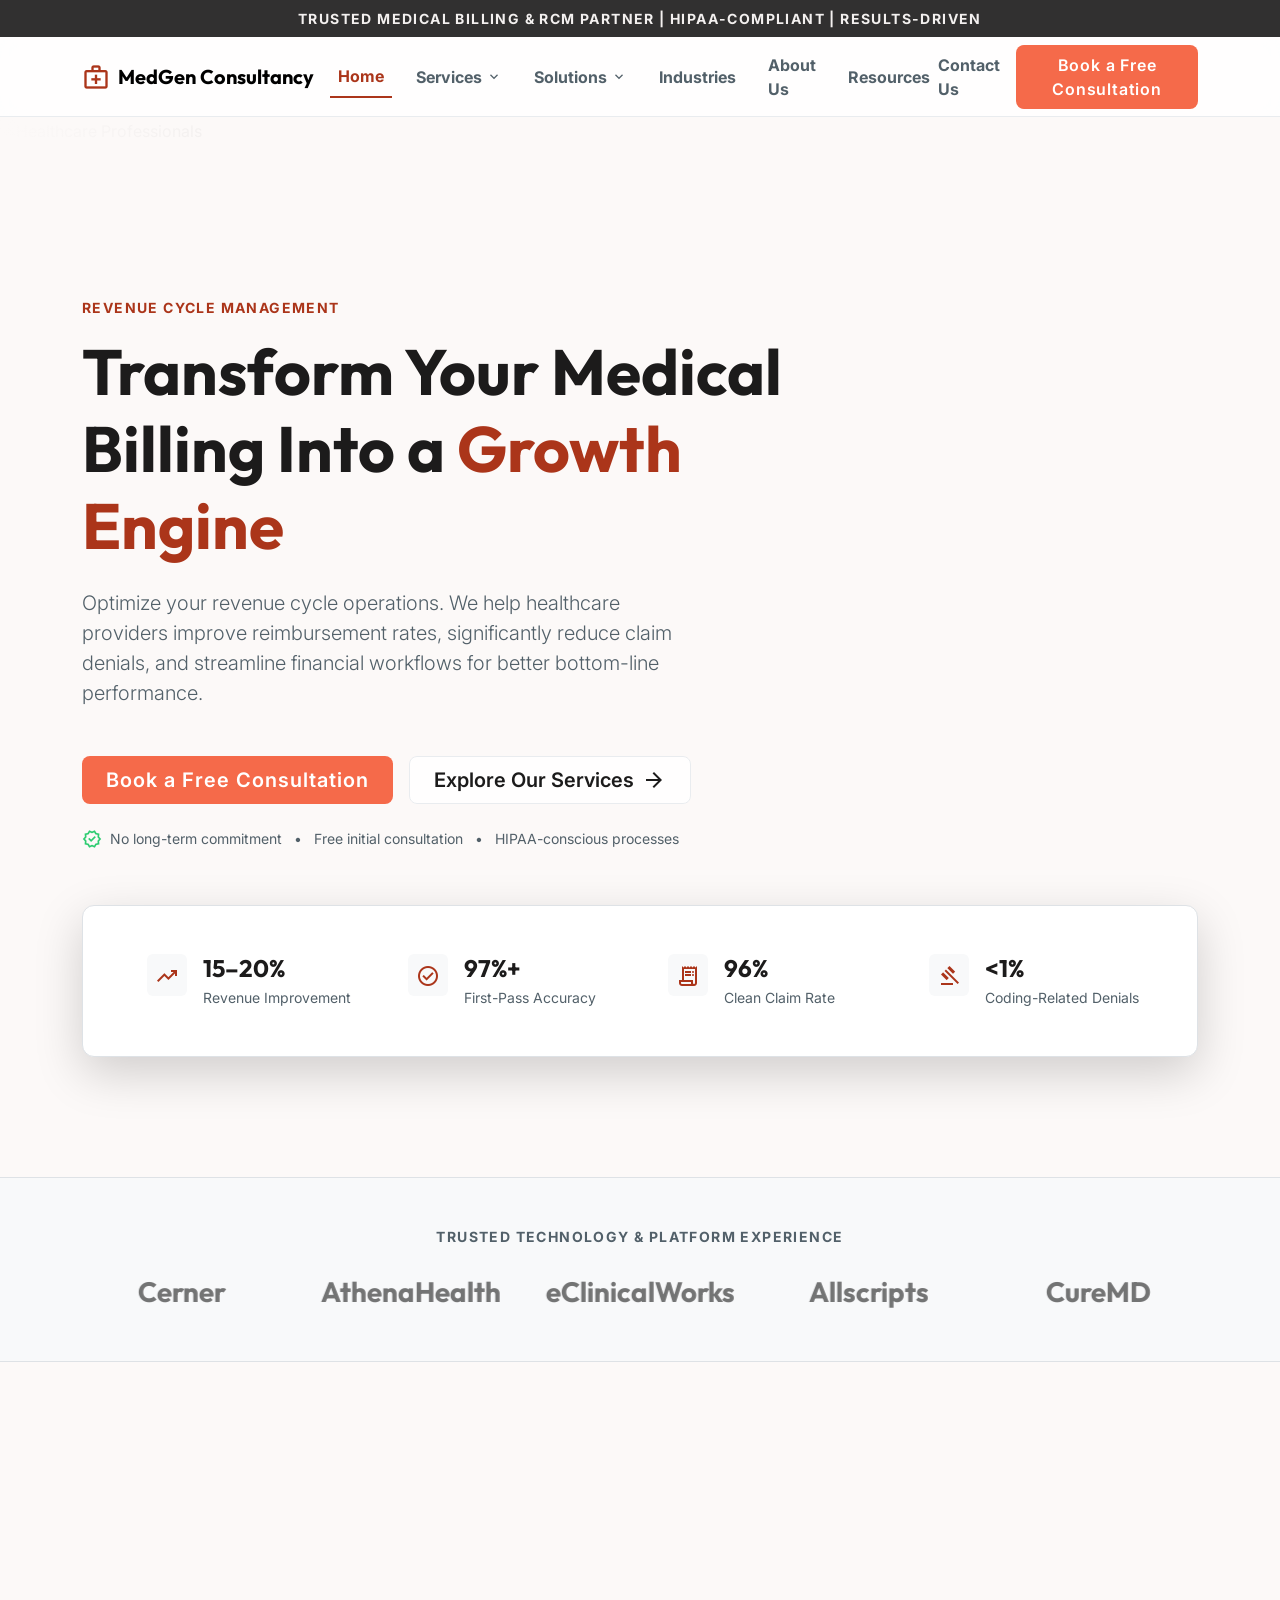
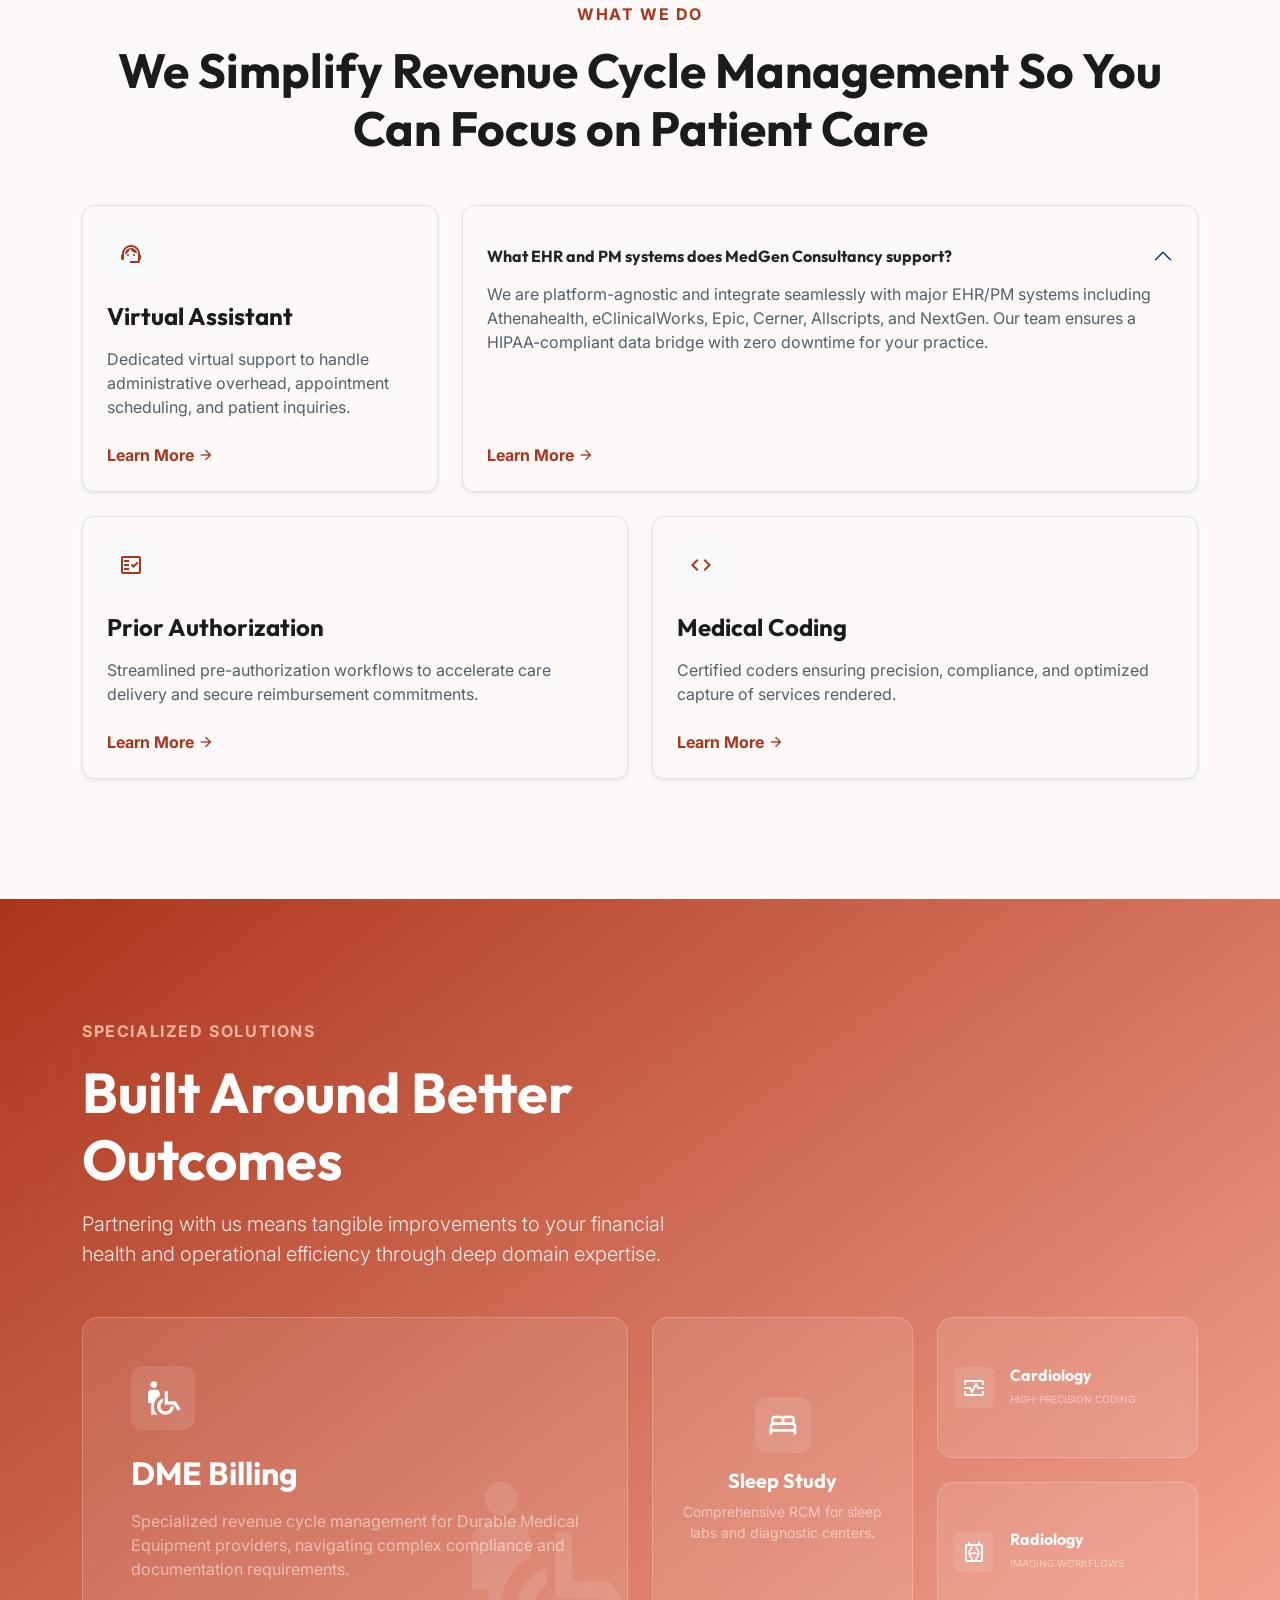
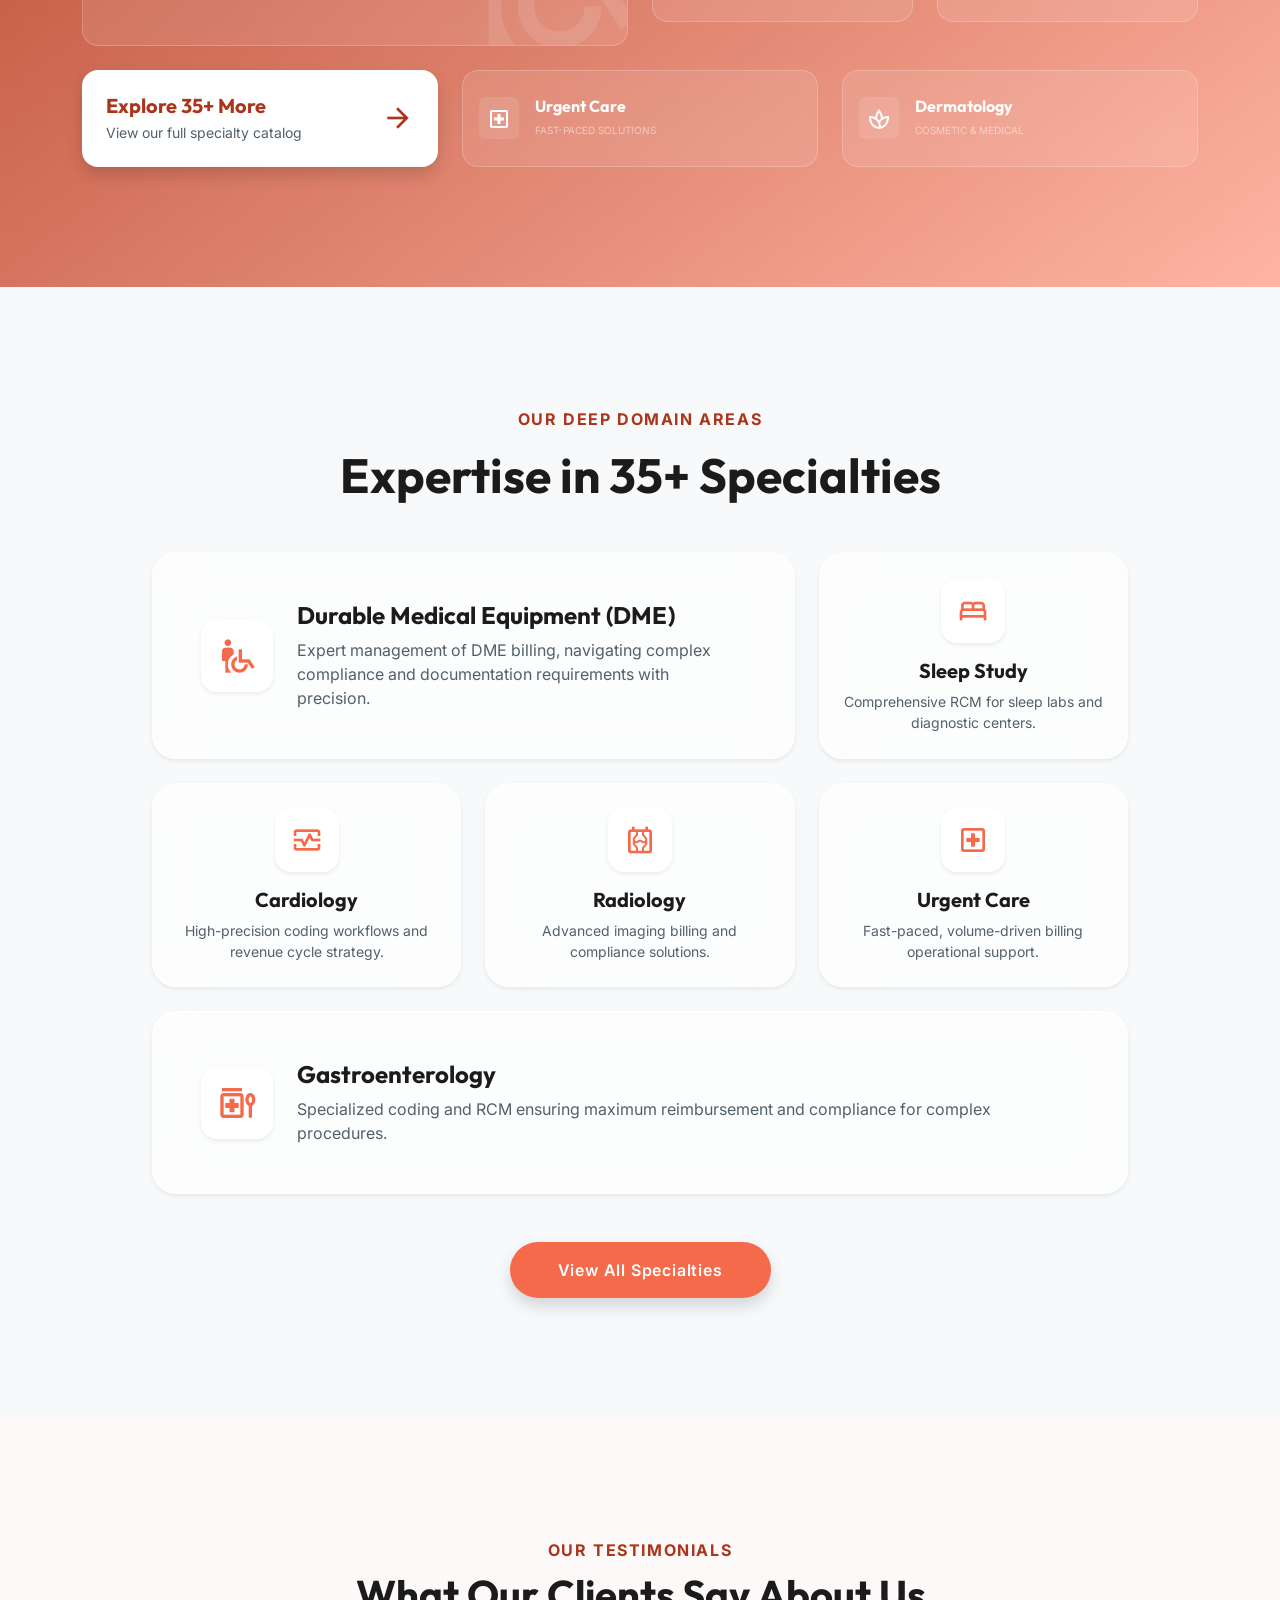
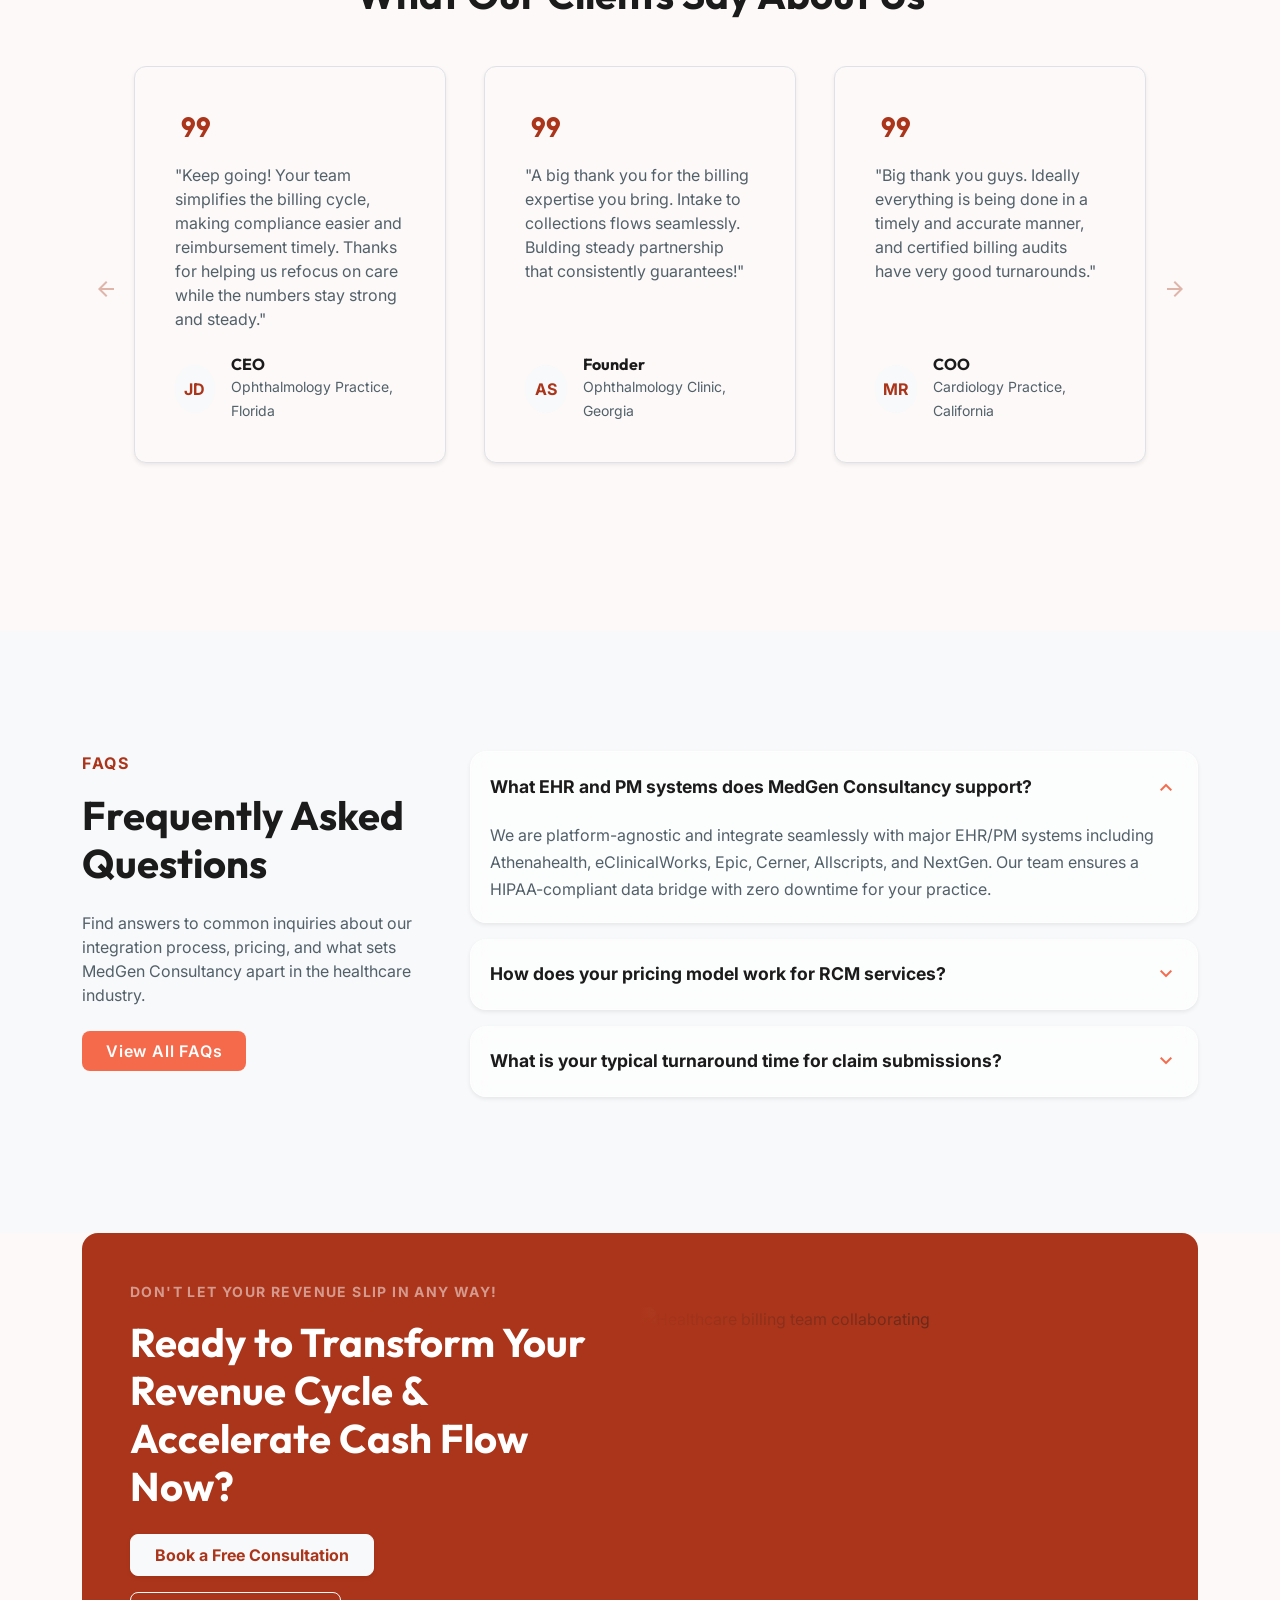
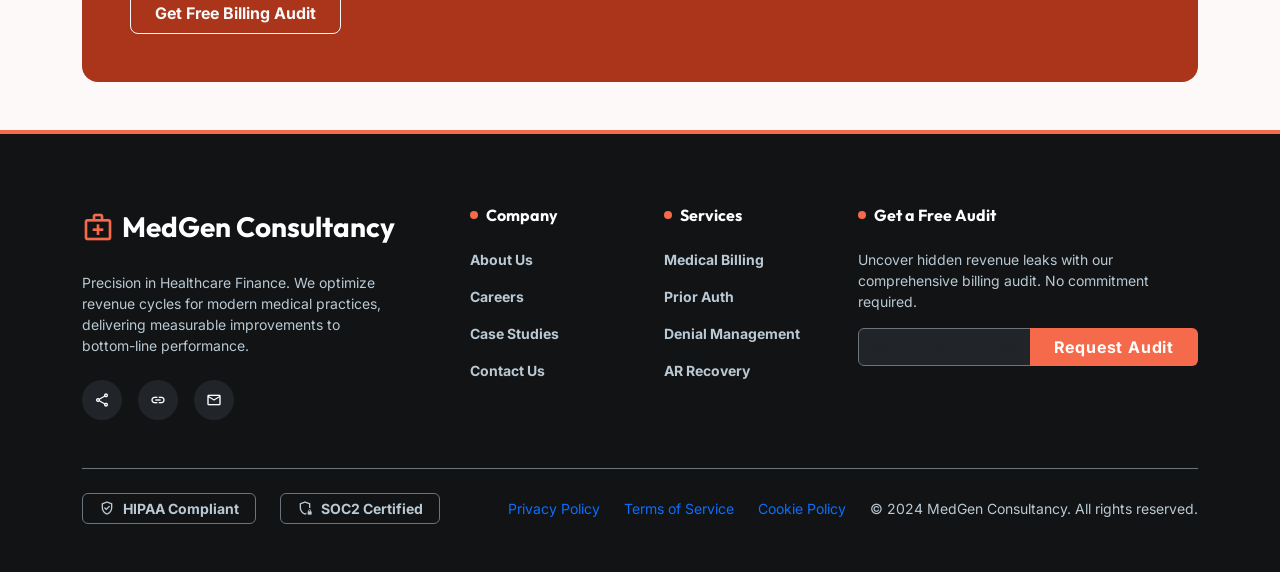
==== index.html @ 8a2dbaba "initial commit" ====
<!DOCTYPE html>

<html lang="en"><head>
<meta charset="utf-8"/>
<meta content="width=device-width, initial-scale=1.0" name="viewport"/>
<title>Premium Medical Billing &amp; RCM</title>
<!-- Bootstrap 5 CSS -->
<link crossorigin="anonymous" href="https://cdn.jsdelivr.net/npm/bootstrap@5.3.3/dist/css/bootstrap.min.css" integrity="sha384-QWTKZyjpPEjISv5WaRU9OFeRpok6YctnYmDr5pNlyT2bRjXh0JMhjY6hW+ALEwIH" rel="stylesheet"/>
<!-- Google Fonts -->
<link href="https://fonts.googleapis.com/css2?family=Outfit:wght@400;600;700&amp;family=Inter:wght@400;500;600&amp;display=swap" rel="stylesheet"/>
<!-- Material Symbols -->
<link href="https://fonts.googleapis.com/css2?family=Material+Symbols+Outlined:wght,FILL@100..700,0..1&amp;display=swap" rel="stylesheet"/>
<!-- Swiper CSS -->
<link href="https://cdn.jsdelivr.net/npm/swiper@11/swiper-bundle.min.css" rel="stylesheet"/>
<link href="css/style.css" rel="stylesheet"/>
</head>
<body>
<!-- Announcement Bar -->
<div class="announcement-bar bg-inverse-surface py-2 text-center small fw-bold tracking-widest text-uppercase position-relative" style="z-index: 1060;">
        Trusted Medical Billing &amp; RCM Partner | HIPAA-Compliant | Results-Driven
    </div>

<!-- Offcanvas Mobile Menu -->
<div aria-labelledby="mobileNavLabel" class="offcanvas offcanvas-end offcanvas-menu" id="mobileNavOffcanvas" tabindex="-1">
  <div class="offcanvas-header">
    <a class="navbar-brand font-heading fw-bold d-flex align-items-center gap-2 mb-0" href="#">
      <span class="material-symbols-outlined text-primary-theme fs-3">medical_services</span>
      MedGen Consultancy
    </a>
    <button aria-label="Close" class="btn-close" data-bs-dismiss="offcanvas" type="button"></button>
  </div>
  <div class="offcanvas-body">
    <ul class="navbar-nav gap-1">
      <li class="nav-item"><a class="nav-link mobile-nav-link text-primary-theme" href="#">Home</a></li>
      <li class="nav-item">
        <button class="nav-link mobile-nav-link mobile-accordion-toggle" type="button" aria-expanded="false" data-target="servicesMobileMenu">
          <span>Services</span>
          <span class="material-symbols-outlined fs-6">expand_more</span>
        </button>
        <div class="mobile-submenu" id="servicesMobileMenu" hidden>
          <a href="#">Eligibility Verification</a>
          <a href="#">Medical Coding</a>
          <a href="#">Claims Submission</a>
          <a href="#">Denial Management</a>
          <a href="#">AR Recovery</a>
        </div>
      </li>
      <li class="nav-item">
        <button class="nav-link mobile-nav-link mobile-accordion-toggle" type="button" aria-expanded="false" data-target="solutionsMobileMenu">
          <span>Solutions</span>
          <span class="material-symbols-outlined fs-6">expand_more</span>
        </button>
        <div class="mobile-submenu" id="solutionsMobileMenu" hidden>
          <a href="#">Physician Practices</a>
          <a href="#">Hospitals &amp; Health Systems</a>
          <a href="#">Urgent Care</a>
          <a href="#">Cardiology</a>
          <a href="#">Radiology</a>
        </div>
      </li>
      <li class="nav-item"><a class="nav-link mobile-nav-link" href="#">Industries</a></li>
      <li class="nav-item"><a class="nav-link mobile-nav-link" href="#">About Us</a></li>
      <li class="nav-item"><a class="nav-link mobile-nav-link" href="#">Resources</a></li>
    </ul>

    <div class="d-grid gap-2 mt-4">
      <a class="btn btn-primary-theme rounded-3 py-2" href="#">Book a Free Consultation</a>
      <a class="btn btn-outline-theme rounded-3 py-2" href="#">Contact Us</a>
    </div>
  </div>
</div>

<!-- TopNavBar -->
<header class="navbar navbar-expand-lg navbar-glass" style="height: 80px;">
<div class="container-xl">
<!-- Logo -->
<a class="navbar-brand font-heading fw-bold d-flex align-items-center gap-2" href="#">
<span class="material-symbols-outlined text-primary-theme fs-3">medical_services</span>
                MedGen Consultancy
            </a>

<!-- Mobile Toggle -->
<button aria-controls="mobileNavOffcanvas" aria-label="Open menu" class="navbar-toggler border-0 d-lg-none" data-bs-target="#mobileNavOffcanvas" data-bs-toggle="offcanvas" type="button">
<span class="material-symbols-outlined fs-2">menu</span>
</button>

<!-- Nav Content -->
<div class="collapse navbar-collapse justify-content-center d-none d-lg-flex" id="mainNav">
<ul class="navbar-nav align-items-center gap-3">
<li class="nav-item">
<a class="nav-link text-primary-theme fw-bold border-bottom border-2 border-primary" href="#">Home</a>
</li>
<!-- Services Mega Menu -->
<li class="nav-item mega-menu-wrapper h-100 d-flex align-items-center">
<a class="nav-link text-secondary-theme fw-bold d-flex align-items-center gap-1" href="#">
                            Services <span class="material-symbols-outlined fs-6">expand_more</span>
</a>
<div class="mega-menu-content text-start">
<div class="p-5">
<div class="row g-4">
<div class="col-4">
<h6 class="fw-bold mb-4 d-flex align-items-center gap-2">
<span class="material-symbols-outlined" style="color: var(--theme-primary-container);">receipt_long</span> Core RCM
                                        </h6>
<ul class="list-unstyled d-flex flex-column gap-2">
<li><a class="text-decoration-none text-secondary-theme" href="#"><span class="me-2">•</span> Eligibility Verification</a></li>
<li><a class="text-decoration-none text-secondary-theme" href="#"><span class="me-2">•</span> Medical Coding</a></li>
<li><a class="text-decoration-none text-secondary-theme" href="#"><span class="me-2">•</span> Claims Submission</a></li>
</ul>
</div>
<div class="col-4">
<h6 class="fw-bold mb-4 d-flex align-items-center gap-2">
<span class="material-symbols-outlined" style="color: var(--theme-primary-container);">account_balance_wallet</span> Denial &amp; AR
                                        </h6>
<ul class="list-unstyled d-flex flex-column gap-2">
<li><a class="text-decoration-none text-secondary-theme" href="#"><span class="me-2">•</span> Denial Management</a></li>
<li><a class="text-decoration-none text-secondary-theme" href="#"><span class="me-2">•</span> AR Recovery</a></li>
<li><a class="text-decoration-none text-secondary-theme" href="#"><span class="me-2">•</span> Patient Collections</a></li>
</ul>
</div>
<div class="col-4">
<h6 class="fw-bold mb-4 d-flex align-items-center gap-2">
<span class="material-symbols-outlined" style="color: var(--theme-primary-container);">lightbulb</span> Consulting
                                        </h6>
<ul class="list-unstyled d-flex flex-column gap-2">
<li><a class="text-decoration-none text-secondary-theme" href="#"><span class="me-2">•</span> Practice Audit</a></li>
<li><a class="text-decoration-none text-secondary-theme" href="#"><span class="me-2">•</span> Credentialing</a></li>
<li><a class="text-decoration-none text-secondary-theme" href="#"><span class="me-2">•</span> Workflow Optimization</a></li>
</ul>
</div>
</div>
</div>
<div class="bg-surface-muted p-3 text-center border-top border-light">
<a class="text-decoration-none fw-bold d-flex justify-content-center align-items-center gap-2" href="#" style="color: var(--theme-primary-container);">
                                    Explore All Services <span class="material-symbols-outlined fs-6">arrow_forward</span>
</a>
</div>
</div>
</li>
<!-- Solutions Mega Menu -->
<li class="nav-item mega-menu-wrapper h-100 d-flex align-items-center">
<a class="nav-link text-secondary-theme fw-bold d-flex align-items-center gap-1" href="#">
                            Solutions <span class="material-symbols-outlined fs-6">expand_more</span>
</a>
<div class="mega-menu-content mega-menu-solutions text-start">
<div class="p-5">
<div class="row g-4">
<div class="col-6">
<h6 class="fw-bold mb-4 d-flex align-items-center gap-2">
<span class="material-symbols-outlined" style="color: var(--theme-primary-container);">local_hospital</span> By Practice Type
                                        </h6>
<ul class="list-unstyled d-flex flex-column gap-2">
<li><a class="text-decoration-none text-secondary-theme" href="#"><span class="me-2">•</span> Physician Practices</a></li>
<li><a class="text-decoration-none text-secondary-theme" href="#"><span class="me-2">•</span> Hospitals &amp; Health Systems</a></li>
<li><a class="text-decoration-none text-secondary-theme" href="#"><span class="me-2">•</span> Ambulatory Surgery Centers</a></li>
<li><a class="text-decoration-none text-secondary-theme" href="#"><span class="me-2">•</span> Urgent Care Centers</a></li>
</ul>
</div>
<div class="col-6">
<div class="bg-surface-muted rounded p-4 border h-100 d-flex flex-column justify-content-center">
<h5 class="font-heading mb-2">Specialty Focus</h5>
<p class="small text-secondary-theme mb-3">We offer tailored RCM solutions designed for the unique billing requirements of over 35 medical specialties.</p>
<a class="btn btn-primary-theme btn-sm py-2" href="#">View All Specialties</a>
</div>
</div>
</div>
</div>
</div>
</li>
<li class="nav-item"><a class="nav-link text-secondary-theme fw-bold" href="#">Industries</a></li>
<li class="nav-item"><a class="nav-link text-secondary-theme fw-bold" href="#">About Us</a></li>
<li class="nav-item"><a class="nav-link text-secondary-theme fw-bold" href="#">Resources</a></li>
</ul>
</div>
<!-- Actions -->
<div class="d-none d-lg-flex align-items-center gap-3">
<a class="text-decoration-none text-secondary-theme fw-bold" href="#">Contact Us</a>
<a class="btn btn-primary-theme rounded-3 px-4 py-2" href="#">Book a Free Consultation</a>
</div>
</div>
</header>
<!-- Hero Section -->
<section class="hero-section">
<div class="hero-bg">
<div class="hero-gradient"></div>
<img alt="Healthcare Professionals" src="https://lh3.googleusercontent.com/aida-public/[base64]"/>
</div>
<div class="container-xl hero-content">
<div class="row">
<div class="col-lg-8">
<p class="text-primary-theme fw-bold text-uppercase tracking-widest small mb-3">Revenue Cycle Management</p>
<h1 class="display-3 font-heading fw-bold mb-4">
                        Transform Your Medical Billing Into a <span class="text-primary-theme">Growth Engine</span>
</h1>
<p class="lead text-secondary-theme mb-5 col-lg-10">
                        Optimize your revenue cycle operations. We help healthcare providers improve reimbursement rates, significantly reduce claim denials, and streamline financial workflows for better bottom-line performance.
                    </p>
<div class="d-flex flex-column flex-sm-row gap-3 mb-4">
<a class="btn btn-primary-theme btn-lg px-4 rounded-3 d-inline-flex align-items-center justify-content-center" href="#">
                            Book a Free Consultation
                        </a>
<a class="btn btn-outline-theme btn-lg px-4 rounded-3 d-inline-flex align-items-center justify-content-center" href="#">
                            Explore Our Services 
                            <span class="material-symbols-outlined ms-2">arrow_forward</span>
</a>
</div>
<div class="d-flex align-items-center gap-2 small text-secondary-theme">
<span class="material-symbols-outlined fs-5" style="color: var(--theme-stat-increase)">verified</span>
<span>No long-term commitment</span>
<span class="mx-1">•</span>
<span>Free initial consultation</span>
<span class="mx-1">•</span>
<span>HIPAA-conscious processes</span>
</div>
</div>
</div>
</div>
</section>
<!-- Trust Metrics Floating Card -->
<section class="container-xl position-relative mb-section" style="z-index: 3; margin-top: -4rem;">
<div class="bg-white rounded-xl shadow-lg border p-4 p-md-5">
<div class="row g-4 text-center text-md-start">
<div class="col-6 col-md-3">
<div class="d-flex flex-column flex-md-row align-items-center align-items-md-start gap-3 border-start-md border-primary-theme border-4 ps-md-3">
<div class="p-2 rounded bg-light text-primary-theme">
<span class="material-symbols-outlined fs-4">trending_up</span>
</div>
<div>
<h3 class="fs-4 fw-bold mb-1">15–20%</h3>
<p class="small text-secondary-theme mb-0">Revenue Improvement</p>
</div>
</div>
</div>
<div class="col-6 col-md-3">
<div class="d-flex flex-column flex-md-row align-items-center align-items-md-start gap-3 border-start-md border-primary-theme border-4 ps-md-3">
<div class="p-2 rounded bg-light text-primary-theme">
<span class="material-symbols-outlined fs-4">check_circle</span>
</div>
<div>
<h3 class="fs-4 fw-bold mb-1">97%+</h3>
<p class="small text-secondary-theme mb-0">First-Pass Accuracy</p>
</div>
</div>
</div>
<div class="col-6 col-md-3">
<div class="d-flex flex-column flex-md-row align-items-center align-items-md-start gap-3 border-start-md border-primary-theme border-4 ps-md-3">
<div class="p-2 rounded bg-light text-primary-theme">
<span class="material-symbols-outlined fs-4">receipt_long</span>
</div>
<div>
<h3 class="fs-4 fw-bold mb-1">96%</h3>
<p class="small text-secondary-theme mb-0">Clean Claim Rate</p>
</div>
</div>
</div>
<div class="col-6 col-md-3">
<div class="d-flex flex-column flex-md-row align-items-center align-items-md-start gap-3 border-start-md border-primary-theme border-4 ps-md-3">
<div class="p-2 rounded bg-light text-primary-theme">
<span class="material-symbols-outlined fs-4">gavel</span>
</div>
<div>
<h3 class="fs-4 fw-bold mb-1">&lt;1%</h3>
<p class="small text-secondary-theme mb-0">Coding-Related Denials</p>
</div>
</div>
</div>
</div>
</div>
</section>
<!-- Partner Logos -->
<section class="py-5 bg-surface-muted border-top border-bottom mb-section">
<div class="container-xl text-center">
<p class="small fw-bold text-secondary-theme text-uppercase tracking-widest mb-4">Trusted Technology &amp; Platform Experience</p>
<div class="swiper logos-swiper">
<div class="swiper-wrapper align-items-center" style="opacity: 0.6; filter: grayscale(100%); transition: all 0.3s;">
<div class="swiper-slide"><span class="fs-3 fw-bold font-heading">Epic</span></div>
<div class="swiper-slide"><span class="fs-3 fw-bold font-heading">Cerner</span></div>
<div class="swiper-slide"><span class="fs-3 fw-bold font-heading">AthenaHealth</span></div>
<div class="swiper-slide"><span class="fs-3 fw-bold font-heading">eClinicalWorks</span></div>
<div class="swiper-slide"><span class="fs-3 fw-bold font-heading">Allscripts</span></div>
<div class="swiper-slide"><span class="fs-3 fw-bold font-heading">CureMD</span></div>
<div class="swiper-slide"><span class="fs-3 fw-bold font-heading">Kareo</span></div>
</div>
</div>
</div>
</section>
<!-- Services Overview -->
<section class="py-section">
<div class="container-xl">
<div class="text-center mb-5 max-w-75 mx-auto">
<p class="text-primary-theme fw-bold text-uppercase tracking-widest mb-3">What We Do</p>
<h2 class="display-5 font-heading">We Simplify Revenue Cycle Management So You Can Focus on Patient Care</h2>
</div>
<div class="row g-4">
<!-- Card 1 -->
<div class="col-md-4">
<div class="card h-100 rounded-xl border p-4 shadow-sm hover-lift">
<div class="mb-4 text-primary-theme bg-light rounded p-2 d-inline-block" style="width: 48px; height: 48px; text-align:center;">
<span class="material-symbols-outlined fs-4 mt-1">support_agent</span>
</div>
<h3 class="fs-4 mb-3">Virtual Assistant</h3>
<p class="text-secondary-theme mb-4">Dedicated virtual support to handle administrative overhead, appointment scheduling, and patient inquiries.</p>
<a class="text-primary-theme fw-bold text-decoration-none mt-auto d-inline-flex align-items-center" href="#">
                            Learn More <span class="material-symbols-outlined fs-6 ms-1">arrow_forward</span>
</a>
</div>
</div>
<!-- Card 2 (Accordion style) -->
<div class="col-md-8">
<div class="card h-100 rounded-xl border p-4 shadow-sm hover-lift d-flex flex-column justify-content-between">
<div class="accordion" id="accordionServices1">
<div class="accordion-item border-0 bg-transparent mb-0">
<h2 class="accordion-header">
<button aria-expanded="true" class="accordion-button px-0 fw-bold bg-transparent text-dark shadow-none" data-bs-target="#collapseS1" data-bs-toggle="collapse" type="button">
                                    What EHR and PM systems does MedGen Consultancy support?
                                  </button>
</h2>
<div class="accordion-collapse collapse show" data-bs-parent="#accordionServices1" id="collapseS1">
<div class="accordion-body px-0 text-secondary-theme pt-0">
                                    We are platform-agnostic and integrate seamlessly with major EHR/PM systems including Athenahealth, eClinicalWorks, Epic, Cerner, Allscripts, and NextGen. Our team ensures a HIPAA-compliant data bridge with zero downtime for your practice.
                                  </div>
</div>
</div>
</div>
<a class="text-primary-theme fw-bold text-decoration-none mt-3 d-inline-flex align-items-center" href="#">
                            Learn More <span class="material-symbols-outlined fs-6 ms-1">arrow_forward</span>
</a>
</div>
</div>
<!-- Card 3 -->
<div class="col-md-6">
<div class="card h-100 rounded-xl border p-4 shadow-sm hover-lift">
<div class="mb-4 text-primary-theme bg-light rounded p-2 d-inline-block" style="width: 48px; height: 48px; text-align:center;">
<span class="material-symbols-outlined fs-4 mt-1">fact_check</span>
</div>
<h3 class="fs-4 mb-3">Prior Authorization</h3>
<p class="text-secondary-theme mb-4">Streamlined pre-authorization workflows to accelerate care delivery and secure reimbursement commitments.</p>
<a class="text-primary-theme fw-bold text-decoration-none mt-auto d-inline-flex align-items-center" href="#">
                            Learn More <span class="material-symbols-outlined fs-6 ms-1">arrow_forward</span>
</a>
</div>
</div>
<!-- Card 4 -->
<div class="col-md-6">
<div class="card h-100 rounded-xl border p-4 shadow-sm hover-lift">
<div class="mb-4 text-primary-theme bg-light rounded p-2 d-inline-block" style="width: 48px; height: 48px; text-align:center;">
<span class="material-symbols-outlined fs-4 mt-1">code</span>
</div>
<h3 class="fs-4 mb-3">Medical Coding</h3>
<p class="text-secondary-theme mb-4">Certified coders ensuring precision, compliance, and optimized capture of services rendered.</p>
<a class="text-primary-theme fw-bold text-decoration-none mt-auto d-inline-flex align-items-center" href="#">
                            Learn More <span class="material-symbols-outlined fs-6 ms-1">arrow_forward</span>
</a>
</div>
</div>
</div>
</div>
</section>
<!-- Why Choose Us / Specialities Bento -->
<section class="py-section gradient-section text-white position-relative overflow-hidden">
<div class="bg-grid-pattern position-absolute inset-0 opacity-25 w-100 h-100"></div>
<div class="container-xl position-relative z-index-1">
<div class="mb-5 text-start" style="max-width: 600px;">
<p class="fw-bold text-uppercase tracking-widest mb-3" style="color: var(--theme-primary-fixed-dim);">Specialized Solutions</p>
<h2 class="display-4 font-heading mb-3">Built Around Better Outcomes</h2>
<p class="lead" style="color: rgba(255,255,255,0.9);">Partnering with us means tangible improvements to your financial health and operational efficiency through deep domain expertise.</p>
</div>
<div class="row g-4">
<!-- Large Card -->
<div class="col-md-6">
<div class="glass-card rounded-2xl p-4 p-md-5 h-100 d-flex flex-column justify-content-between position-relative overflow-hidden hover-lift">
<div class="position-relative z-index-1">
<div class="bg-white bg-opacity-10 rounded-xl d-inline-flex align-items-center justify-content-center mb-4" style="width: 64px; height: 64px;">
<span class="material-symbols-outlined fs-1 text-white">wheelchair_pickup</span>
</div>
<h4 class="fs-2 mb-3">DME Billing</h4>
<p class="text-white-50">Specialized revenue cycle management for Durable Medical Equipment providers, navigating complex compliance and documentation requirements.</p>
</div>
<span class="material-symbols-outlined position-absolute" style="font-size: 200px; right: -20px; bottom: -20px; opacity: 0.1;">wheelchair_pickup</span>
</div>
</div>
<div class="col-md-6">
<div class="row g-4 h-100">
<!-- Medium Card -->
<div class="col-sm-6">
<div class="glass-card rounded-2xl p-4 h-100 text-center d-flex flex-column justify-content-center hover-lift">
<div class="bg-white bg-opacity-10 rounded-xl d-inline-flex align-items-center justify-content-center mb-3 mx-auto" style="width: 56px; height: 56px;">
<span class="material-symbols-outlined fs-2 text-white">bed</span>
</div>
<h4 class="fs-5 mb-2">Sleep Study</h4>
<p class="small text-white-50 mb-0">Comprehensive RCM for sleep labs and diagnostic centers.</p>
</div>
</div>
<!-- Small Cards Col -->
<div class="col-sm-6 d-flex flex-column gap-4">
<div class="glass-card rounded-2xl p-3 d-flex align-items-center gap-3 hover-lift flex-grow-1">
<div class="bg-white bg-opacity-10 rounded p-2 text-white">
<span class="material-symbols-outlined">monitor_heart</span>
</div>
<div>
<h5 class="fs-6 mb-0">Cardiology</h5>
<span class="small text-white-50 text-uppercase" style="font-size: 10px;">High-Precision Coding</span>
</div>
</div>
<div class="glass-card rounded-2xl p-3 d-flex align-items-center gap-3 hover-lift flex-grow-1">
<div class="bg-white bg-opacity-10 rounded p-2 text-white">
<span class="material-symbols-outlined">radiology</span>
</div>
<div>
<h5 class="fs-6 mb-0">Radiology</h5>
<span class="small text-white-50 text-uppercase" style="font-size: 10px;">Imaging Workflows</span>
</div>
</div>
</div>
</div>
</div>
<!-- Bottom Row -->
<div class="col-md-4">
<div class="bg-white text-primary-theme rounded-2xl p-4 h-100 d-flex align-items-center justify-content-between shadow hover-lift cursor-pointer" style="cursor: pointer;">
<div>
<h4 class="fs-5 fw-bold mb-1">Explore 35+ More</h4>
<p class="small text-secondary-theme mb-0">View our full specialty catalog</p>
</div>
<span class="material-symbols-outlined fs-2">arrow_forward</span>
</div>
</div>
<div class="col-md-4">
<div class="glass-card rounded-2xl p-3 h-100 d-flex align-items-center gap-3 hover-lift">
<div class="bg-white bg-opacity-10 rounded p-2 text-white">
<span class="material-symbols-outlined">local_hospital</span>
</div>
<div>
<h5 class="fs-6 mb-0">Urgent Care</h5>
<span class="small text-white-50 text-uppercase" style="font-size: 10px;">Fast-Paced Solutions</span>
</div>
</div>
</div>
<div class="col-md-4">
<div class="glass-card rounded-2xl p-3 h-100 d-flex align-items-center gap-3 hover-lift">
<div class="bg-white bg-opacity-10 rounded p-2 text-white">
<span class="material-symbols-outlined">spa</span>
</div>
<div>
<h5 class="fs-6 mb-0">Dermatology</h5>
<span class="small text-white-50 text-uppercase" style="font-size: 10px;">Cosmetic &amp; Medical</span>
</div>
</div>
</div>
</div>
</div>
</section>
<!-- Deep Domain Areas (Asymmetrical Grid) -->
<section class="py-section bg-surface-muted position-relative">
<div class="container-xl position-relative z-index-1">
<div class="text-center mb-5">
<p class="text-primary-theme fw-bold text-uppercase tracking-widest mb-3">OUR DEEP DOMAIN AREAS</p>
<h2 class="display-5 font-heading">Expertise in 35+ Specialties</h2>
</div>
<div class="row g-4 mx-auto mb-5" style="max-width: 1000px;">
<!-- 2/3 Width -->
<div class="col-md-8">
<div class="glass-card-light rounded-3xl p-4 p-md-5 h-100 shadow-sm hover-lift d-flex flex-column justify-content-center">
<div class="d-flex flex-column flex-sm-row gap-4 align-items-start align-items-sm-center">
<div class="bg-white p-3 rounded-2xl shadow-sm">
<span class="material-symbols-outlined fs-1" style="color: var(--theme-primary-container);">wheelchair_pickup</span>
</div>
<div>
<h3 class="fs-4 font-heading mb-2">Durable Medical Equipment (DME)</h3>
<p class="text-secondary-theme mb-0">Expert management of DME billing, navigating complex compliance and documentation requirements with precision.</p>
</div>
</div>
</div>
</div>
<!-- 1/3 Width -->
<div class="col-md-4">
<div class="glass-card-light rounded-3xl p-4 h-100 shadow-sm hover-lift text-center d-flex flex-column justify-content-center">
<div class="bg-white p-3 rounded-2xl shadow-sm d-inline-block mx-auto mb-3">
<span class="material-symbols-outlined fs-2" style="color: var(--theme-primary-container);">bed</span>
</div>
<h3 class="fs-5 font-heading mb-2">Sleep Study</h3>
<p class="small text-secondary-theme mb-0">Comprehensive RCM for sleep labs and diagnostic centers.</p>
</div>
</div>
<!-- Bottom Row -->
<!-- 1/3 Width -->
<div class="col-md-4">
<div class="glass-card-light rounded-3xl p-4 h-100 shadow-sm hover-lift text-center d-flex flex-column justify-content-center">
<div class="bg-white p-3 rounded-2xl shadow-sm d-inline-block mx-auto mb-3">
<span class="material-symbols-outlined fs-2" style="color: var(--theme-primary-container);">monitor_heart</span>
</div>
<h3 class="fs-5 font-heading mb-2">Cardiology</h3>
<p class="small text-secondary-theme mb-0">High-precision coding workflows and revenue cycle strategy.</p>
</div>
</div>
<!-- 1/3 Width -->
<div class="col-md-4">
<div class="glass-card-light rounded-3xl p-4 h-100 shadow-sm hover-lift text-center d-flex flex-column justify-content-center">
<div class="bg-white p-3 rounded-2xl shadow-sm d-inline-block mx-auto mb-3">
<span class="material-symbols-outlined fs-2" style="color: var(--theme-primary-container);">radiology</span>
</div>
<h3 class="fs-5 font-heading mb-2">Radiology</h3>
<p class="small text-secondary-theme mb-0">Advanced imaging billing and compliance solutions.</p>
</div>
</div>
<!-- 1/3 Width -->
<div class="col-md-4">
<div class="glass-card-light rounded-3xl p-4 h-100 shadow-sm hover-lift text-center d-flex flex-column justify-content-center">
<div class="bg-white p-3 rounded-2xl shadow-sm d-inline-block mx-auto mb-3">
<span class="material-symbols-outlined fs-2" style="color: var(--theme-primary-container);">local_hospital</span>
</div>
<h3 class="fs-5 font-heading mb-2">Urgent Care</h3>
<p class="small text-secondary-theme mb-0">Fast-paced, volume-driven billing operational support.</p>
</div>
</div>
<!-- Full Width Bottom (Gastroenterology in source was 2/3, making it full or centered here to match layout flow) -->
<div class="col-12">
<div class="glass-card-light rounded-3xl p-4 p-md-5 shadow-sm hover-lift">
<div class="d-flex flex-column flex-sm-row gap-4 align-items-start align-items-sm-center">
<div class="bg-white p-3 rounded-2xl shadow-sm">
<span class="material-symbols-outlined fs-1" style="color: var(--theme-primary-container);">medication_liquid</span>
</div>
<div>
<h3 class="fs-4 font-heading mb-2">Gastroenterology</h3>
<p class="text-secondary-theme mb-0">Specialized coding and RCM ensuring maximum reimbursement and compliance for complex procedures.</p>
</div>
</div>
</div>
</div>
</div>
<div class="text-center">
<a class="btn btn-primary-theme rounded-pill px-5 py-3 shadow" href="#">View All Specialties</a>
</div>
</div>
</section>
<!-- Testimonials -->
<section class="py-section">
<div class="container-xl position-relative">
<div class="text-center mb-5">
<p class="text-primary-theme fw-bold text-uppercase tracking-widest mb-2">OUR TESTIMONIALS</p>
<h2 class="display-6 font-heading">What Our Clients Say About Us</h2>
</div>
<div class="swiper testimonials-swiper pb-5 px-md-5">
<div class="swiper-wrapper">
<div class="swiper-slide h-auto">
<div class="card h-100 border p-4 rounded-xl shadow-sm mx-1">
<div class="card-body d-flex flex-column">
<span class="material-symbols-outlined text-primary-theme fs-1 mb-3">format_quote</span>
<p class="text-secondary-theme mb-4 flex-grow-1">"Keep going! Your team simplifies the billing cycle, making compliance easier and reimbursement timely. Thanks for helping us refocus on care while the numbers stay strong and steady."</p>
<div class="d-flex align-items-center gap-3">
<div class="rounded-circle bg-light d-flex align-items-center justify-content-center text-primary-theme fw-bold" style="width: 48px; height: 48px;">JD</div>
<div>
<h6 class="fw-bold mb-0">CEO</h6>
<small class="text-secondary-theme">Ophthalmology Practice, Florida</small>
</div>
</div>
</div>
</div>
</div>
<div class="swiper-slide h-auto">
<div class="card h-100 border p-4 rounded-xl shadow-sm mx-1">
<div class="card-body d-flex flex-column">
<span class="material-symbols-outlined text-primary-theme fs-1 mb-3">format_quote</span>
<p class="text-secondary-theme mb-4 flex-grow-1">"A big thank you for the billing expertise you bring. Intake to collections flows seamlessly. Bulding steady partnership that consistently guarantees!"</p>
<div class="d-flex align-items-center gap-3">
<div class="rounded-circle bg-light d-flex align-items-center justify-content-center text-primary-theme fw-bold" style="width: 48px; height: 48px;">AS</div>
<div>
<h6 class="fw-bold mb-0">Founder</h6>
<small class="text-secondary-theme">Ophthalmology Clinic, Georgia</small>
</div>
</div>
</div>
</div>
</div>
<div class="swiper-slide h-auto">
<div class="card h-100 border p-4 rounded-xl shadow-sm mx-1">
<div class="card-body d-flex flex-column">
<span class="material-symbols-outlined text-primary-theme fs-1 mb-3">format_quote</span>
<p class="text-secondary-theme mb-4 flex-grow-1">"Big thank you guys. Ideally everything is being done in a timely and accurate manner, and certified billing audits have very good turnarounds."</p>
<div class="d-flex align-items-center gap-3">
<div class="rounded-circle bg-light d-flex align-items-center justify-content-center text-primary-theme fw-bold" style="width: 48px; height: 48px;">MR</div>
<div>
<h6 class="fw-bold mb-0">COO</h6>
<small class="text-secondary-theme">Cardiology Practice, California</small>
</div>
</div>
</div>
</div>
</div>
</div>
<div class="swiper-pagination mt-4 position-static"></div>
<div class="swiper-button-prev d-none d-md-flex"></div>
<div class="swiper-button-next d-none d-md-flex"></div>
</div>
</div>
</section>
<!-- FAQs Component -->
<section class="py-section bg-surface-muted">
<div class="container-xl">
<div class="row g-5">
<!-- Left Col -->
<div class="col-lg-4">
<div class="sticky-top" style="top: 100px;">
<p class="text-primary-theme fw-bold text-uppercase tracking-widest mb-3">FAQs</p>
<h2 class="display-6 font-heading mb-4">Frequently Asked Questions</h2>
<p class="text-secondary-theme mb-4">Find answers to common inquiries about our integration process, pricing, and what sets MedGen Consultancy apart in the healthcare industry.</p>
<a class="btn btn-primary-theme rounded-3 px-4 py-2" href="#">View All FAQs</a>
</div>
</div>
<!-- Right Col Accordion -->
<div class="col-lg-8">
<div class="accordion" id="faqAccordion">
<div class="accordion-item shadow-sm">
<button class="faq-accordion-toggle" type="button" aria-expanded="true" data-target="faqOne">
    <span>What EHR and PM systems does MedGen Consultancy support?</span>
    <span class="material-symbols-outlined">expand_more</span>
</button>
<div class="faq-accordion-content" id="faqOne">
    We are platform-agnostic and integrate seamlessly with major EHR/PM systems including Athenahealth, eClinicalWorks, Epic, Cerner, Allscripts, and NextGen. Our team ensures a HIPAA-compliant data bridge with zero downtime for your practice.
</div>
</div>
<div class="accordion-item shadow-sm">
<button class="faq-accordion-toggle" type="button" aria-expanded="false" data-target="faqTwo">
    <span>How does your pricing model work for RCM services?</span>
    <span class="material-symbols-outlined">expand_more</span>
</button>
<div class="faq-accordion-content" id="faqTwo" hidden>
    Our pricing is performance-based, typically a percentage of net collections. This aligns our success with yours—we only thrive when your revenue increases. We offer transparent reporting with no hidden implementation fees or long-term binding contracts.
</div>
</div>
<div class="accordion-item shadow-sm">
<button class="faq-accordion-toggle" type="button" aria-expanded="false" data-target="faqThree">
    <span>What is your typical turnaround time for claim submissions?</span>
    <span class="material-symbols-outlined">expand_more</span>
</button>
<div class="faq-accordion-content" id="faqThree" hidden>
    We guarantee 24-hour claim submission for all complete encounters. Our 'first-pass' clean claim rate averages 97%+, significantly reducing the time-to-payment and improving your practice's cash flow consistency.
</div>
</div>
</div>
</div>
</div>
</div>
</section>
<!-- CTA Section -->
<section class="container-xl my-section">
<div class="bg-primary-theme rounded-2xl overflow-hidden position-relative">
<div class="row g-0 align-items-center">
<div class="col-md-6 p-5 p-lg-5 text-white position-relative z-index-2">
<p class="fw-bold text-uppercase tracking-widest mb-3 text-white-50 small">DON'T LET YOUR REVENUE SLIP IN ANY WAY!</p>
<h2 class="display-6 font-heading mb-4">Ready to Transform Your Revenue Cycle &amp; Accelerate Cash Flow Now?</h2>
<div class="d-flex gap-3 flex-wrap">
<a class="btn btn-light text-primary-theme fw-bold px-4 py-2 rounded-3 shadow-sm" href="#">Book a Free Consultation</a>
<a class="btn btn-outline-light fw-bold px-4 py-2 rounded-3" href="#">Get Free Billing Audit</a>
</div>
</div>
<div class="col-md-6 position-relative h-100" style="min-height: 300px;">
<div class="position-absolute inset-0 w-100 h-100" style="background: linear-gradient(to right, var(--bs-primary) 0%, transparent 100%); z-index: 1;"></div>
<img alt="Healthcare billing team collaborating" class="position-absolute w-100 h-100 object-fit-cover" src="https://lh3.googleusercontent.com/aida/[base64]" style="opacity: 0.9; top: 0; left: 0;"/>
</div>
</div>
</div>
</section>
<!-- Premium Footer -->
<footer class="premium-footer py-5 mt-5">
<div class="container-xl pt-4">
<div class="row g-5 mb-5">
<!-- Brand Column -->
<div class="col-lg-4">
<a class="text-decoration-none text-white fs-3 font-heading fw-bold d-flex align-items-center gap-2 mb-4" href="#">
<span class="material-symbols-outlined fs-2" style="color: var(--theme-primary-container);">medical_services</span>
                        MedGen Consultancy
                    </a>
<p class="small mb-4" style="color: #bac9d3; max-width: 300px;">
                        Precision in Healthcare Finance. We optimize revenue cycles for modern medical practices, delivering measurable improvements to bottom-line performance.
                    </p>
<div class="d-flex gap-3">
<a class="btn btn-outline-secondary rounded-circle d-flex align-items-center justify-content-center text-white border-0 bg-dark" href="#" style="width: 40px; height: 40px;">
<span class="material-symbols-outlined fs-6">share</span>
</a>
<a class="btn btn-outline-secondary rounded-circle d-flex align-items-center justify-content-center text-white border-0 bg-dark" href="#" style="width: 40px; height: 40px;">
<span class="material-symbols-outlined fs-6">link</span>
</a>
<a class="btn btn-outline-secondary rounded-circle d-flex align-items-center justify-content-center text-white border-0 bg-dark" href="#" style="width: 40px; height: 40px;">
<span class="material-symbols-outlined fs-6">mail</span>
</a>
</div>
</div>
<!-- Links Columns -->
<div class="col-lg-2 col-md-4">
<h5 class="text-white mb-4 fs-6 d-flex align-items-center gap-2">
<span class="rounded-circle d-inline-block" style="width: 8px; height: 8px; background-color: var(--theme-primary-container);"></span> Company
                    </h5>
<ul class="list-unstyled d-flex flex-column gap-3 small fw-bold">
<li><a class="text-decoration-none" href="#" style="color: #bac9d3;">About Us</a></li>
<li><a class="text-decoration-none" href="#" style="color: #bac9d3;">Careers</a></li>
<li><a class="text-decoration-none" href="#" style="color: #bac9d3;">Case Studies</a></li>
<li><a class="text-decoration-none" href="#" style="color: #bac9d3;">Contact Us</a></li>
</ul>
</div>
<div class="col-lg-2 col-md-4">
<h5 class="text-white mb-4 fs-6 d-flex align-items-center gap-2">
<span class="rounded-circle d-inline-block" style="width: 8px; height: 8px; background-color: var(--theme-primary-container);"></span> Services
                    </h5>
<ul class="list-unstyled d-flex flex-column gap-3 small fw-bold">
<li><a class="text-decoration-none" href="#" style="color: #bac9d3;">Medical Billing</a></li>
<li><a class="text-decoration-none" href="#" style="color: #bac9d3;">Prior Auth</a></li>
<li><a class="text-decoration-none" href="#" style="color: #bac9d3;">Denial Management</a></li>
<li><a class="text-decoration-none" href="#" style="color: #bac9d3;">AR Recovery</a></li>
</ul>
</div>
<!-- Newsletter -->
<div class="col-lg-4 col-md-4">
<h5 class="text-white mb-4 fs-6 d-flex align-items-center gap-2">
<span class="rounded-circle d-inline-block" style="width: 8px; height: 8px; background-color: var(--theme-primary-container);"></span> Get a Free Audit
                    </h5>
<p class="small mb-3" style="color: #bac9d3;">Uncover hidden revenue leaks with our comprehensive billing audit. No commitment required.</p>
<div class="input-group footer-newsletter-form">
<input aria-label="Work Email Address" class="form-control bg-dark border-secondary text-white" placeholder="Work Email Address" type="email"/>
<button class="btn btn-primary-theme fw-bold px-4" type="button">Request Audit</button>
</div>
</div>
</div>
<!-- Legal Bottom -->
<div class="footer-bottom border-top border-secondary pt-4 mt-4 d-flex flex-column flex-md-row justify-content-between align-items-center gap-4">
<div class="footer-compliance d-flex gap-4">
<div class="d-flex align-items-center gap-2 border border-secondary rounded px-3 py-1 small" style="color: #bac9d3;">
<span class="material-symbols-outlined fs-6">verified_user</span>
<span class="fw-bold">HIPAA Compliant</span>
</div>
<div class="d-flex align-items-center gap-2 border border-secondary rounded px-3 py-1 small" style="color: #bac9d3;">
<span class="material-symbols-outlined fs-6">shield_locked</span>
<span class="fw-bold">SOC2 Certified</span>
</div>
</div>
<div class="footer-policy-links d-flex gap-4 small" style="color: #bac9d3;">
<a class="text-decoration-none text-inherit" href="#">Privacy Policy</a>
<a class="text-decoration-none text-inherit" href="#">Terms of Service</a>
<a class="text-decoration-none text-inherit" href="#">Cookie Policy</a>
<span>© 2024 MedGen Consultancy. All rights reserved.</span>
</div>
</div>
</div>
</footer>
<!-- Scripts -->
<script src="https://cdn.jsdelivr.net/npm/bootstrap@5.3.3/dist/js/bootstrap.bundle.min.js"></script>
<script src="https://cdn.jsdelivr.net/npm/swiper@11/swiper-bundle.min.js"></script>
<script src="js/script.js"></script>
</body></html>
---- css/style.css ----
:root {
    /* Theme Colors translated to CSS Variables */
    --bs-primary: #ab351a;
    --bs-primary-rgb: 171, 53, 26;
    --bs-secondary: #526069;
    --bs-body-bg: #fcf9f8;
    --bs-body-color: #1c1b1b;
    --bs-font-sans-serif: 'Inter', sans-serif;
    --bs-font-heading: 'Outfit', sans-serif;

    --theme-primary-container: #f56a4a;
    --theme-on-primary: #ffffff;
    --theme-surface: #fcf9f8;
    --theme-surface-muted: #F8F9FA;
    --theme-border: #E9ECEF;
    --theme-primary-fixed-dim: #ffb4a3;
    --theme-inverse-surface: #313030;
    --theme-inverse-on-surface: #f3f0ef;

    --theme-stat-increase: #2ECC71;

    --bs-link-color: var(--bs-primary);
    --bs-link-hover-color: #891d03;
}

html, body {
    overflow-x: hidden;
}

body {
    font-family: var(--bs-font-sans-serif);
    background-color: var(--bs-body-bg);
    color: var(--bs-body-color);
}

h1, h2, h3, h4, h5, h6, .font-heading {
    font-family: var(--bs-font-heading);
    font-weight: 700;
}

.text-primary-theme { color: var(--bs-primary) !important; }
.text-secondary-theme { color: var(--bs-secondary) !important; }
.bg-primary-theme { background-color: var(--bs-primary) !important; }
.bg-primary-container { background-color: var(--theme-primary-container) !important; color: var(--theme-on-primary) !important; }
.bg-surface-muted { background-color: var(--theme-surface-muted) !important; }
.bg-inverse-surface { background-color: var(--theme-inverse-surface) !important; color: var(--theme-inverse-on-surface) !important; }

.btn-primary-theme {
    background-color: var(--theme-primary-container);
    color: var(--theme-on-primary);
    border: none;
    font-weight: 600;
    font-family: var(--bs-font-sans-serif);
    letter-spacing: 0.05em;
}
.btn-primary-theme:hover {
    background-color: var(--bs-primary);
    color: var(--theme-on-primary);
}

.btn-outline-theme {
    border: 1px solid var(--theme-border);
    color: var(--bs-body-color);
    background-color: rgba(255,255,255,0.8);
    backdrop-filter: blur(4px);
    font-weight: 600;
}
.btn-outline-theme:hover {
    border-color: var(--bs-primary);
    color: var(--bs-primary);
    background-color: rgba(255,255,255,0.9);
}

.material-symbols-outlined {
    font-variation-settings: 'FILL' 0, 'wght' 400, 'GRAD' 0, 'opsz' 24;
    vertical-align: middle;
}

/* Custom Utilities */
.tracking-widest { letter-spacing: 0.1em; }
.rounded-xl { border-radius: 0.75rem !important; }
.rounded-2xl { border-radius: 1rem !important; }
.rounded-3xl { border-radius: 1.5rem !important; }

/* Navigation */
.navbar-glass {
    background-color: rgba(255, 255, 255, 0.8);
    backdrop-filter: blur(12px);
    border-bottom: 1px solid var(--theme-border);
    position: sticky;
    top: 0;
    z-index: 1030;
}

.announcement-bar {
    position: sticky;
    top: 0;
    z-index: 1040;
}

.offcanvas-menu {
    position: fixed;
    top: 0;
    right: 0;
    width: min(85vw, 360px);
    height: 100vh;
    background: rgba(255, 255, 255, 0.98);
    border-left: 1px solid var(--theme-border);
    transform: translateX(100%);
    transition: transform 0.3s ease-in-out;
    visibility: hidden;
    z-index: 1065;
    display: flex;
    flex-direction: column;
    overflow-y: auto;
}

.offcanvas-menu.show {
    transform: translateX(0);
    visibility: visible;
}

body.offcanvas-open {
    overflow: hidden;
}

body.offcanvas-open::before {
    content: "";
    position: fixed;
    inset: 0;
    background: rgba(29, 31, 33, 0.35);
    z-index: 1060;
}

.offcanvas-menu .offcanvas-header {
    border-bottom: 1px solid var(--theme-border);
    padding: 1rem 1.25rem;
}

.offcanvas-menu .offcanvas-body {
    padding: 1rem 1.25rem 1.5rem;
}

.offcanvas-menu .mobile-nav-link {
    color: var(--bs-body-color);
    font-weight: 600;
    padding: 0.75rem 0.5rem;
    border-radius: 0.7rem;
}

.offcanvas-menu .mobile-nav-link:hover,
.offcanvas-menu .mobile-nav-link:focus {
    background: rgba(171, 53, 26, 0.06);
    color: var(--bs-primary);
}

.offcanvas-menu .mobile-accordion-toggle {
    width: 100%;
    border: 0;
    background: transparent;
    text-align: left;
    display: flex;
    align-items: center;
    justify-content: space-between;
}

.offcanvas-menu .mobile-accordion-toggle .material-symbols-outlined {
    transition: transform 0.2s ease;
}

.offcanvas-menu .mobile-accordion-toggle[aria-expanded="true"] .material-symbols-outlined {
    transform: rotate(180deg);
}

.offcanvas-menu .mobile-submenu {
    margin-top: 0.5rem;
    padding-left: 1rem;
    border-left: 2px solid rgba(171, 53, 26, 0.18);
}

.offcanvas-menu .mobile-submenu[hidden] {
    display: none;
}

.offcanvas-menu .mobile-submenu a {
    display: block;
    color: var(--bs-secondary);
    text-decoration: none;
    padding: 0.45rem 0;
    font-size: 0.95rem;
}

.offcanvas-menu .mobile-submenu a:hover {
    color: var(--bs-primary);
}

/* Mega Menu Custom CSS */
.mega-menu-wrapper { position: relative; }
.mega-menu-content {
    position: absolute;
    top: 100%;
    left: 50%;
    transform: translateX(-50%) translateY(10px);
    opacity: 0;
    visibility: hidden;
    transition: all 0.3s ease;
    background: #fff;
    box-shadow: 0 10px 30px rgba(0,0,0,0.1);
    border-radius: 1rem;
    border: 1px solid var(--theme-border);
    z-index: 1050;
    width: 800px;
}
.mega-menu-wrapper:hover .mega-menu-content {
    opacity: 1;
    visibility: visible;
    transform: translateX(-50%) translateY(0);
}

.mega-menu-solutions { width: 700px; }

/* Hero Section */
.hero-section {
    position: relative;
    min-height: 819px;
    padding-top: 180px;
    padding-bottom: 120px;
    display: flex;
    align-items: center;
}
.hero-bg {
    position: absolute;
    inset: 0;
    z-index: 0;
}
.hero-bg img {
    width: 100%;
    height: 100%;
    object-fit: cover;
}
.hero-gradient {
    position: absolute;
    inset: 0;
    background: linear-gradient(to right, var(--theme-surface) 0%, rgba(252, 249, 248, 0.9) 40%, transparent 100%);
    z-index: 1;
}
.hero-content {
    position: relative;
    z-index: 2;
}

/* Glassmorphism & Custom Cards */
.glass-card {
    background: rgba(255, 255, 255, 0.1);
    backdrop-filter: blur(10px);
    border: 1px solid rgba(255, 255, 255, 0.2);
}
.glass-card-light {
    background: rgba(255, 255, 255, 0.6);
    backdrop-filter: blur(20px);
    border: 1px solid rgba(255, 255, 255, 0.5);
}

.hover-lift {
    transition: transform 0.3s ease, box-shadow 0.3s ease;
}
.hover-lift:hover {
    transform: translateY(-5px);
    box-shadow: 0 10px 30px rgba(0,0,0,0.08) !important;
}

/* Swiper Overrides */
.swiper-button-next:after, .swiper-button-prev:after {
    font-family: 'Material Symbols Outlined' !important;
    font-size: 24px !important;
    color: var(--bs-primary) !important;
    content: 'arrow_forward' !important;
}
.swiper-button-prev:after {
    content: 'arrow_back' !important;
}
.swiper-pagination-bullet-active {
    background: var(--bs-primary) !important;
}

/* Background Patterns */
.bg-grid-pattern {
    background-image: linear-gradient(to right, rgba(255,255,255,0.05) 1px, transparent 1px),
                      linear-gradient(to bottom, rgba(255,255,255,0.05) 1px, transparent 1px);
    background-size: 24px 24px;
}

.gradient-section {
    background: linear-gradient(to bottom right, var(--bs-primary), var(--theme-primary-fixed-dim));
}

@media (max-width: 991.98px) {
    .navbar-glass {
        margin-top: 0;
        height: auto;
        min-height: 72px;
    }

    .navbar-brand {
        font-size: 1.1rem;
    }

    .navbar-brand .material-symbols-outlined {
        font-size: 1.7rem !important;
    }

    .hero-section {
        min-height: 680px;
        padding-top: 140px;
        padding-bottom: 80px;
    }

    .hero-section h1 {
        font-size: clamp(2.35rem, 7vw, 4rem);
        line-height: 1.08;
        max-width: 100%;
    }

    .hero-section .lead {
        font-size: 1rem;
        max-width: 100%;
    }

    .hero-gradient {
        background: linear-gradient(to right, rgba(252, 249, 248, 0.92) 0%, rgba(252, 249, 248, 0.88) 42%, rgba(252, 249, 248, 0.6) 100%);
    }

    .hero-section .d-flex.flex-column.flex-sm-row {
        align-items: stretch;
    }

    .hero-section .d-flex.flex-column.flex-sm-row a {
        width: 100%;
        min-height: 68px;
    }
}

@media (max-width: 767.98px) {
    .announcement-bar {
        font-size: 0.7rem;
        line-height: 1.5;
        letter-spacing: 0.08em;
        padding: 0.6rem 0.75rem;
    }

    .navbar-glass {
        min-height: 66px;
    }

    .navbar-brand {
        max-width: calc(100% - 52px);
        white-space: nowrap;
        overflow: hidden;
        text-overflow: ellipsis;
        font-size: 1.05rem;
    }

    .hero-section {
        min-height: 620px;
        padding-top: 120px;
        padding-bottom: 70px;
    }

    .hero-section h1 {
        font-size: clamp(2.25rem, 8.8vw, 3.2rem);
        line-height: 0.98;
    }

    .hero-section .lead {
        font-size: 1.02rem;
        line-height: 1.7;
    }

    .hero-section .d-flex.align-items-center.gap-2.small {
        flex-wrap: wrap;
        row-gap: 0.7rem;
    }

    .hero-section .d-flex.align-items-center.gap-2.small .mx-1 {
        display: none;
    }
}

@media (max-width: 575.98px) {
    .announcement-bar {
        font-size: 0.68rem;
        letter-spacing: 0.06em;
        padding: 0.55rem 0.7rem;
    }

    .hero-section {
        min-height: 580px;
        padding-top: 110px;
    }

    .hero-section h1 {
        font-size: clamp(2rem, 9vw, 2.7rem);
    }

    .hero-section .d-flex.align-items-center.gap-2.small {
        row-gap: 0.5rem;
    }

    .hero-section .d-flex.align-items-center.gap-2.small .mx-1 {
        display: none;
    }
}

@media (max-width: 767.98px) {
    .py-section { padding-top: 72px; padding-bottom: 72px; }
    .mb-section { margin-bottom: 80px; }
    .my-section { margin-top: 48px; margin-bottom: 48px; }
    .premium-footer { margin-top: 28px; }
}

/* Section Spacing */
.py-section { padding-top: 120px; padding-bottom: 120px; }
.mb-section { margin-bottom: 120px; }

/* Footer */
.premium-footer {
    background-color: #111315;
    border-top: 4px solid var(--theme-primary-container);
    color: #e5e2e1;
}

.footer-newsletter-form .form-control {
    min-width: 0;
}

@media (max-width: 991.98px) {
    .premium-footer .row.g-5 {
        row-gap: 2.5rem !important;
    }
}

@media (max-width: 767.98px) {
    .premium-footer {
        padding-top: 3rem !important;
        padding-bottom: 2rem !important;
    }

    .premium-footer .row.g-5 {
        row-gap: 2.25rem !important;
        margin-bottom: 2.5rem !important;
    }

    .footer-newsletter-form {
        flex-direction: column;
        gap: 0.75rem;
    }

    .footer-newsletter-form .form-control,
    .footer-newsletter-form .btn {
        width: 100%;
        min-height: 48px;
        border-radius: 0.5rem !important;
    }

    .footer-compliance,
    .footer-policy-links {
        width: 100%;
        flex-wrap: wrap;
        justify-content: center;
        gap: 0.75rem !important;
        text-align: center;
    }

    .footer-compliance > div {
        flex: 1 1 150px;
        justify-content: center;
    }

    .footer-policy-links span {
        width: 100%;
        margin-top: 0.5rem;
    }
}

/* Accordion Overrides for FAQs */
.accordion-button:not(.collapsed) {
    background-color: transparent;
    color: var(--theme-primary-container);
    box-shadow: none;
}
.accordion-button:focus { box-shadow: none; }
.accordion-item {
    background: rgba(255,255,255,0.6);
    backdrop-filter: blur(10px);
    border: 1px solid rgba(255,255,255,0.5);
    border-radius: 1rem !important;
    margin-bottom: 1rem;
    overflow: hidden;
}

.faq-accordion-toggle {
    width: 100%;
    border: 0;
    background: transparent;
    text-align: left;
    font-weight: 700;
    font-size: 1.1rem;
    padding: 1.35rem 1.2rem;
    display: flex;
    align-items: center;
    justify-content: space-between;
    gap: 1rem;
    color: var(--bs-body-color);
}

.faq-accordion-toggle .material-symbols-outlined {
    transition: transform 0.2s ease;
    color: var(--theme-primary-container);
    font-size: 1.5rem;
}

.faq-accordion-toggle[aria-expanded="true"] .material-symbols-outlined {
    transform: rotate(180deg);
}

.faq-accordion-content {
    padding: 0 1.2rem 1.2rem;
    color: var(--bs-secondary);
    line-height: 1.7;
}

.faq-accordion-content[hidden] {
    display: none;
}
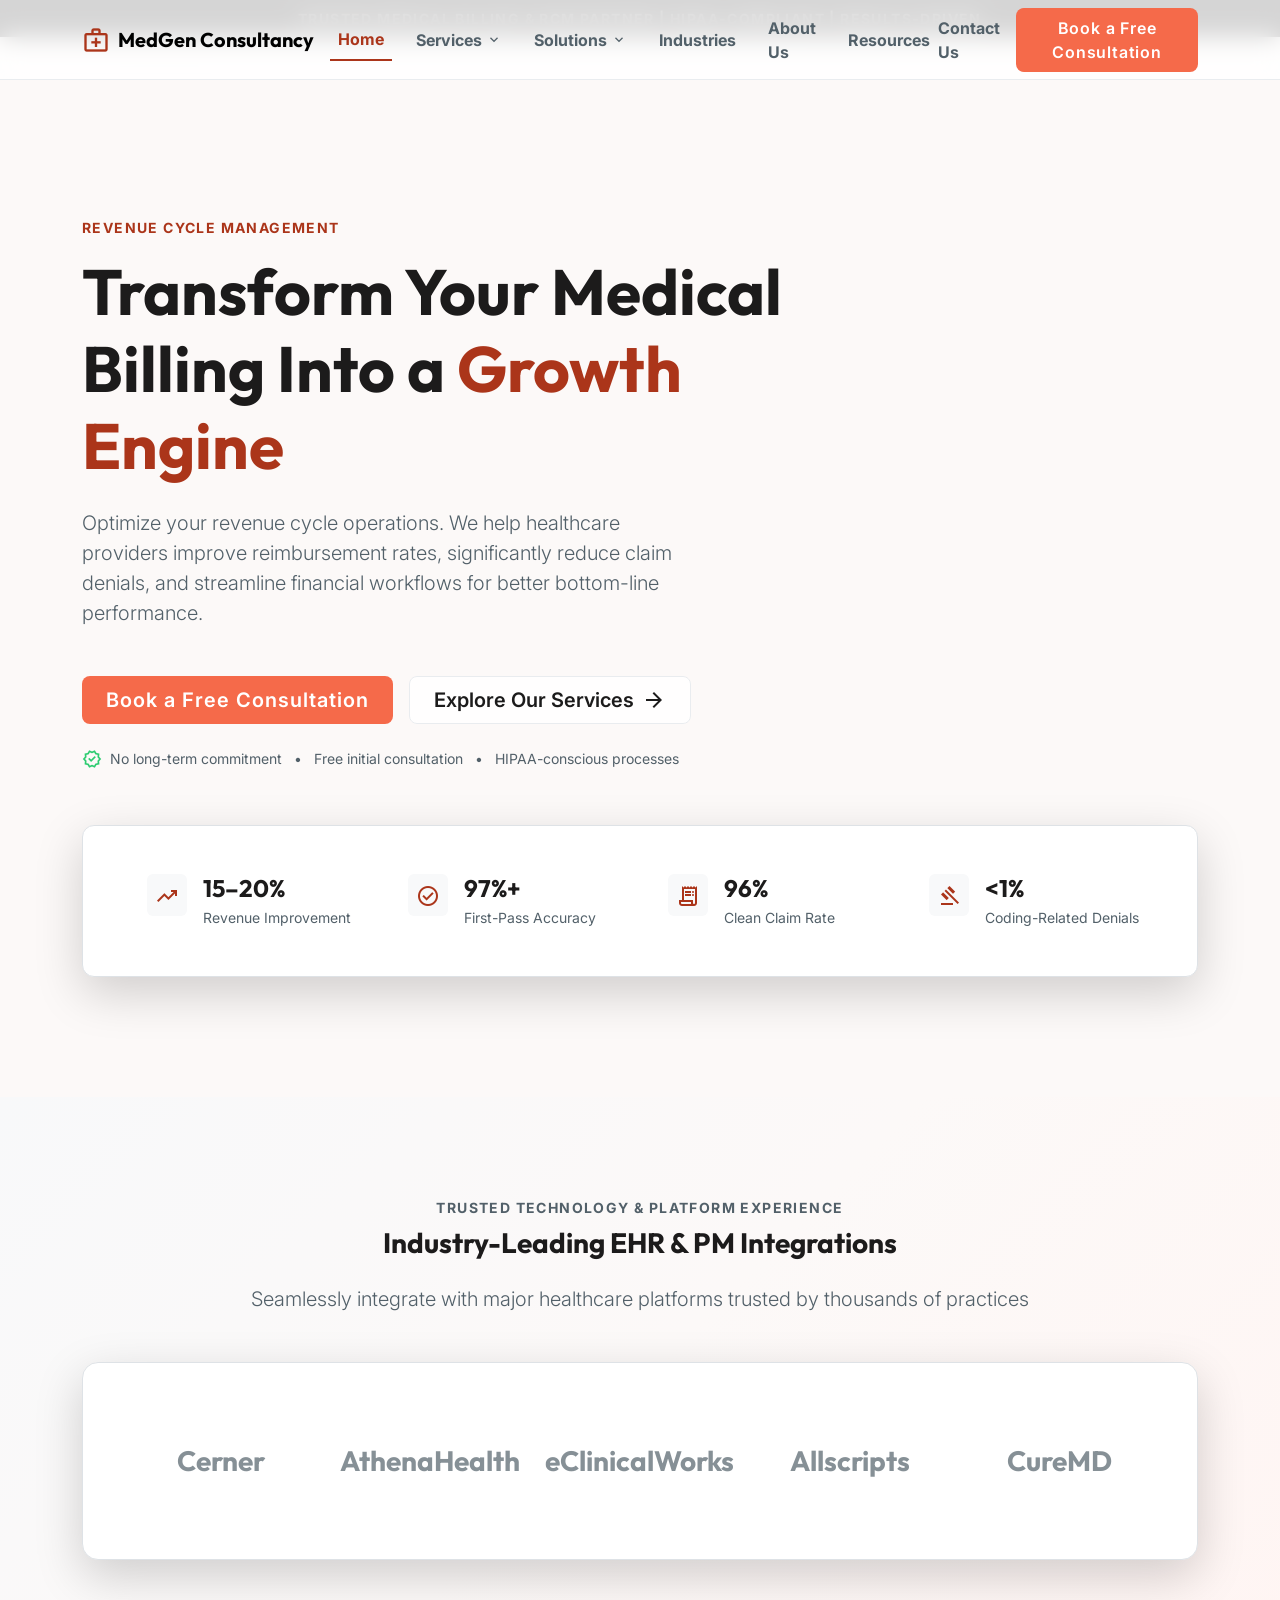
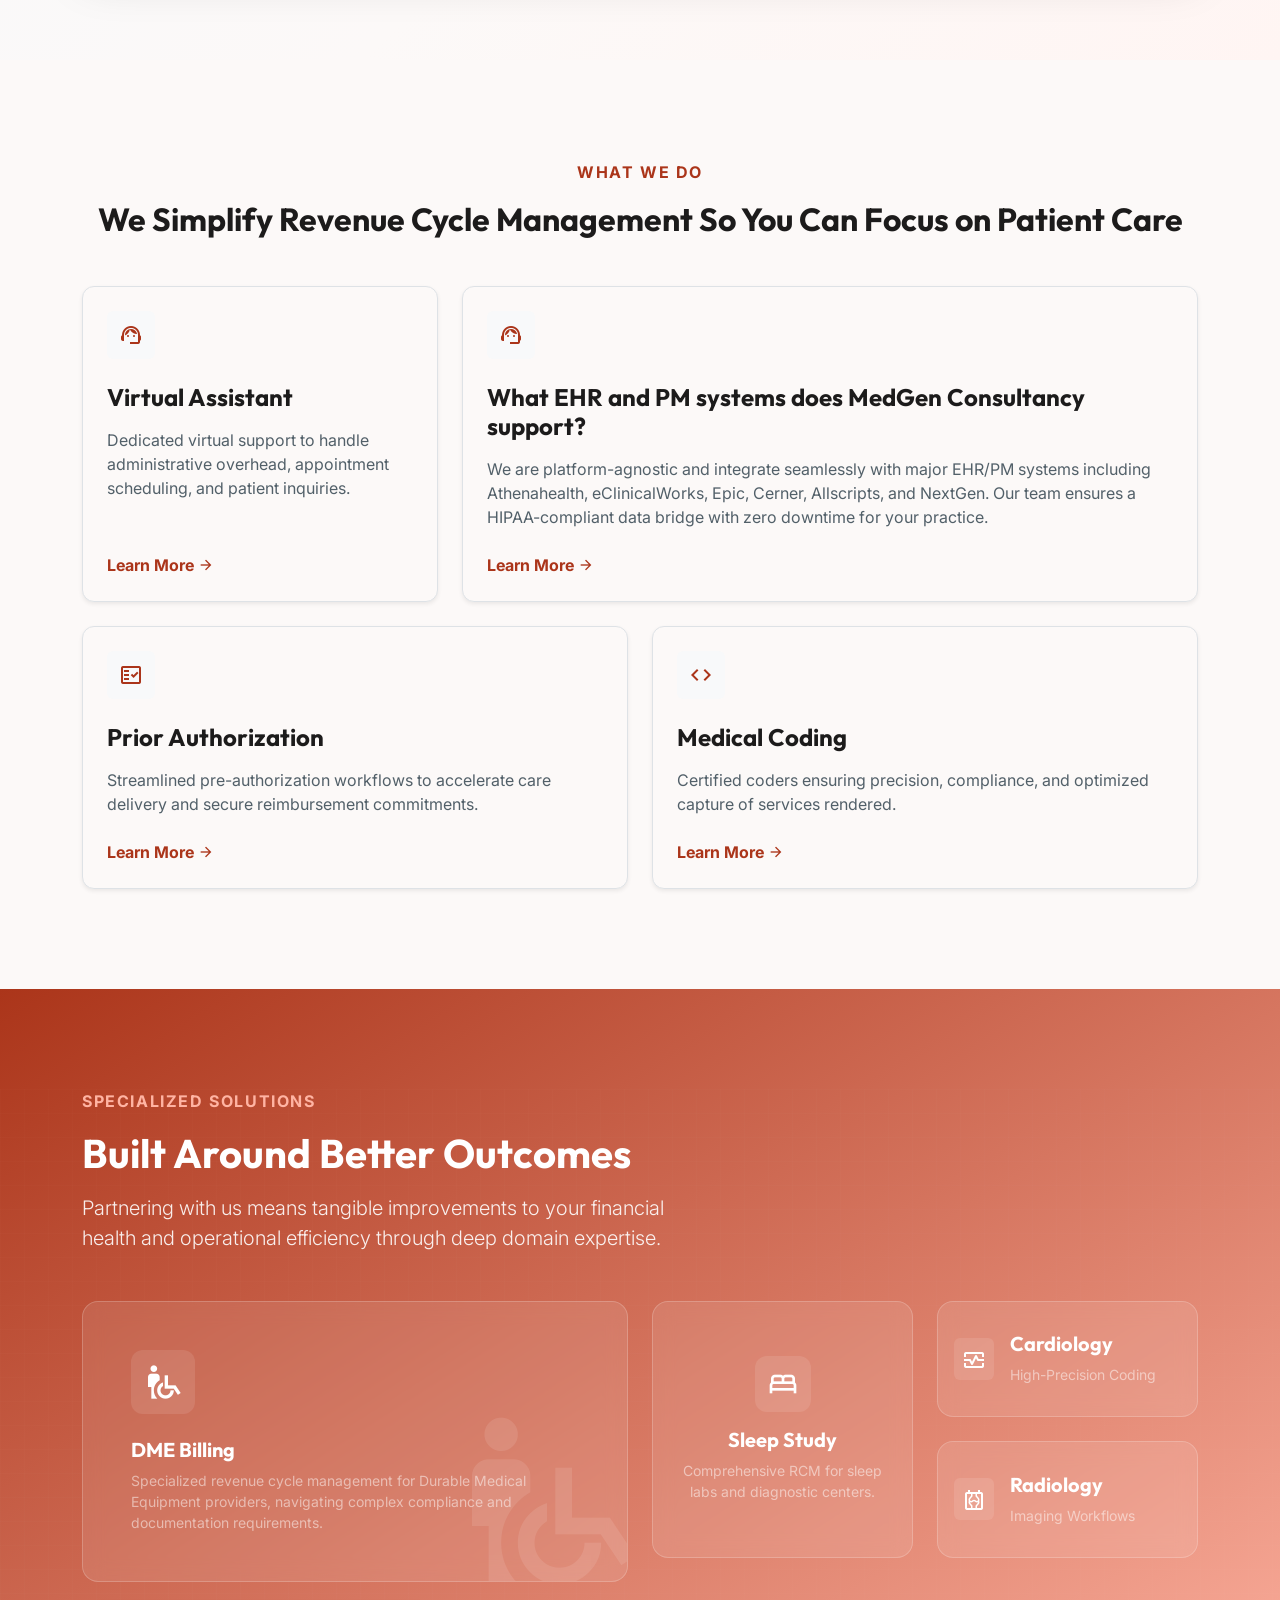
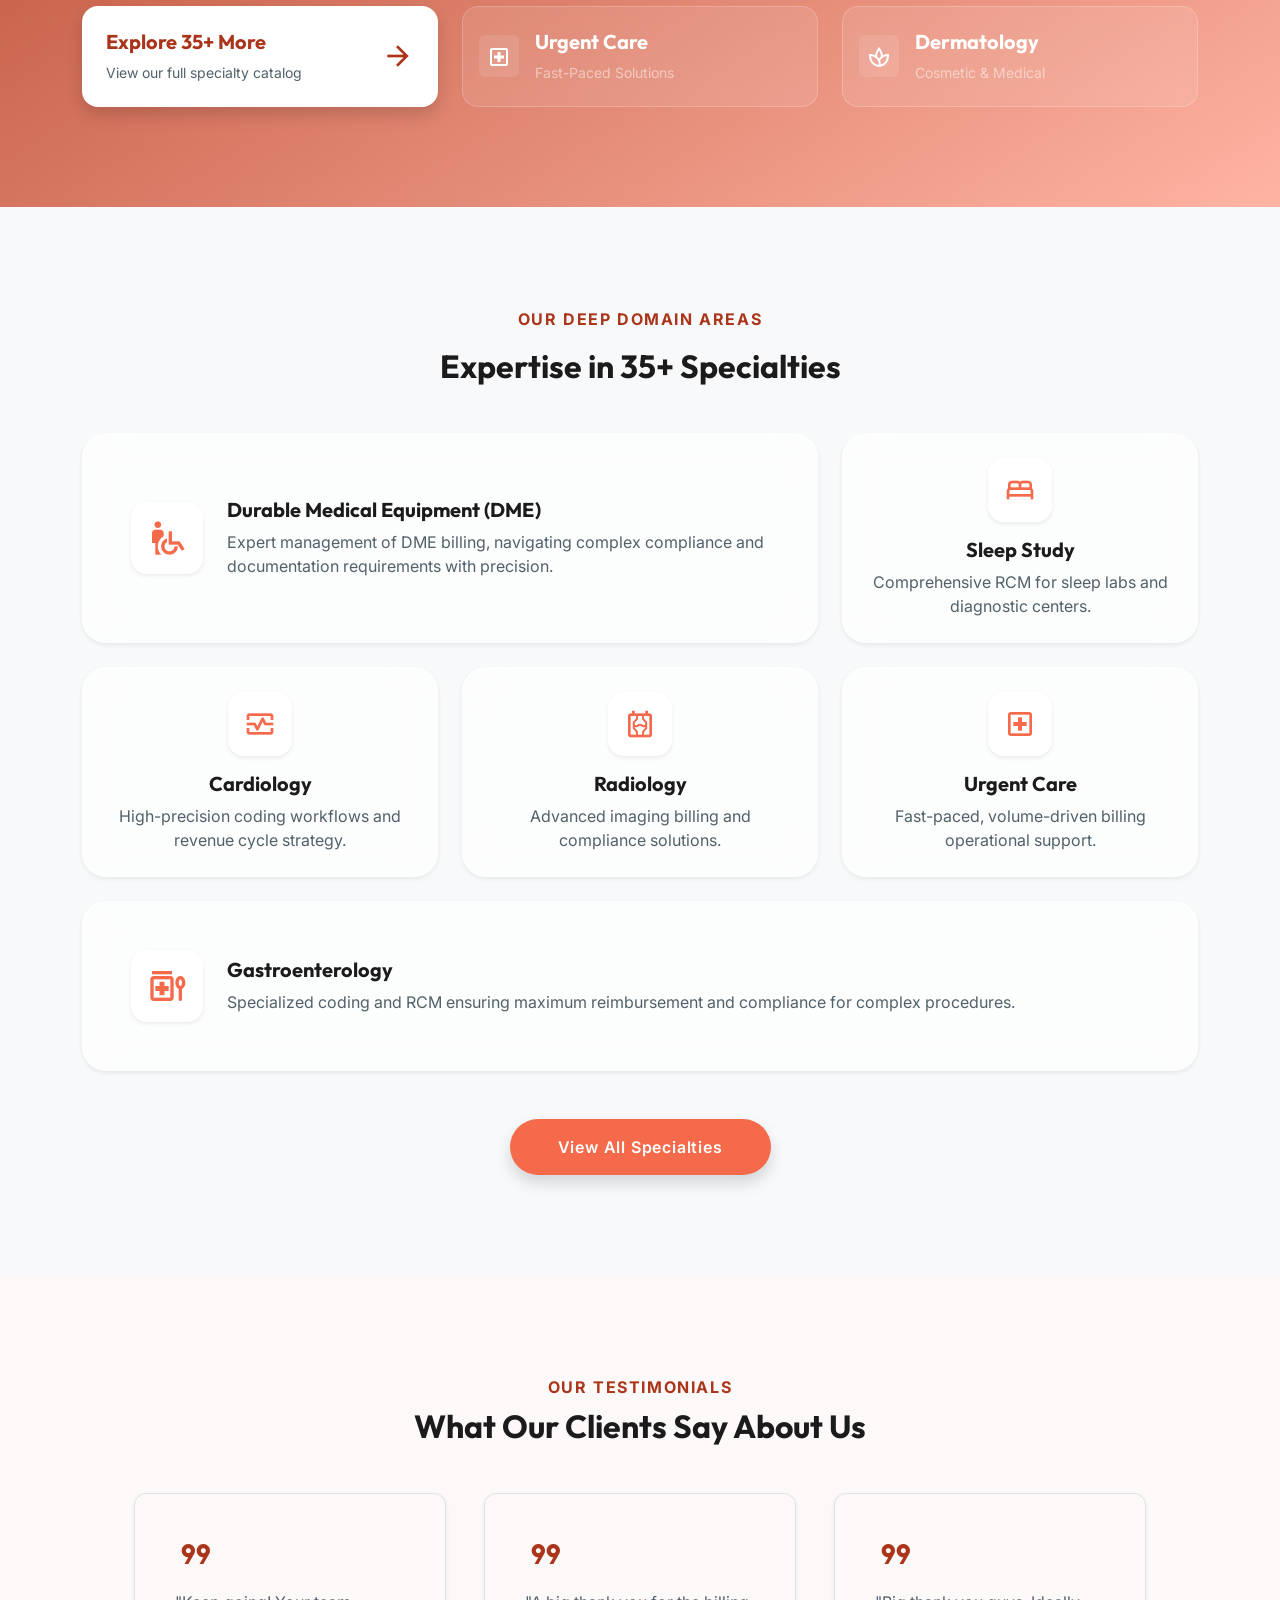
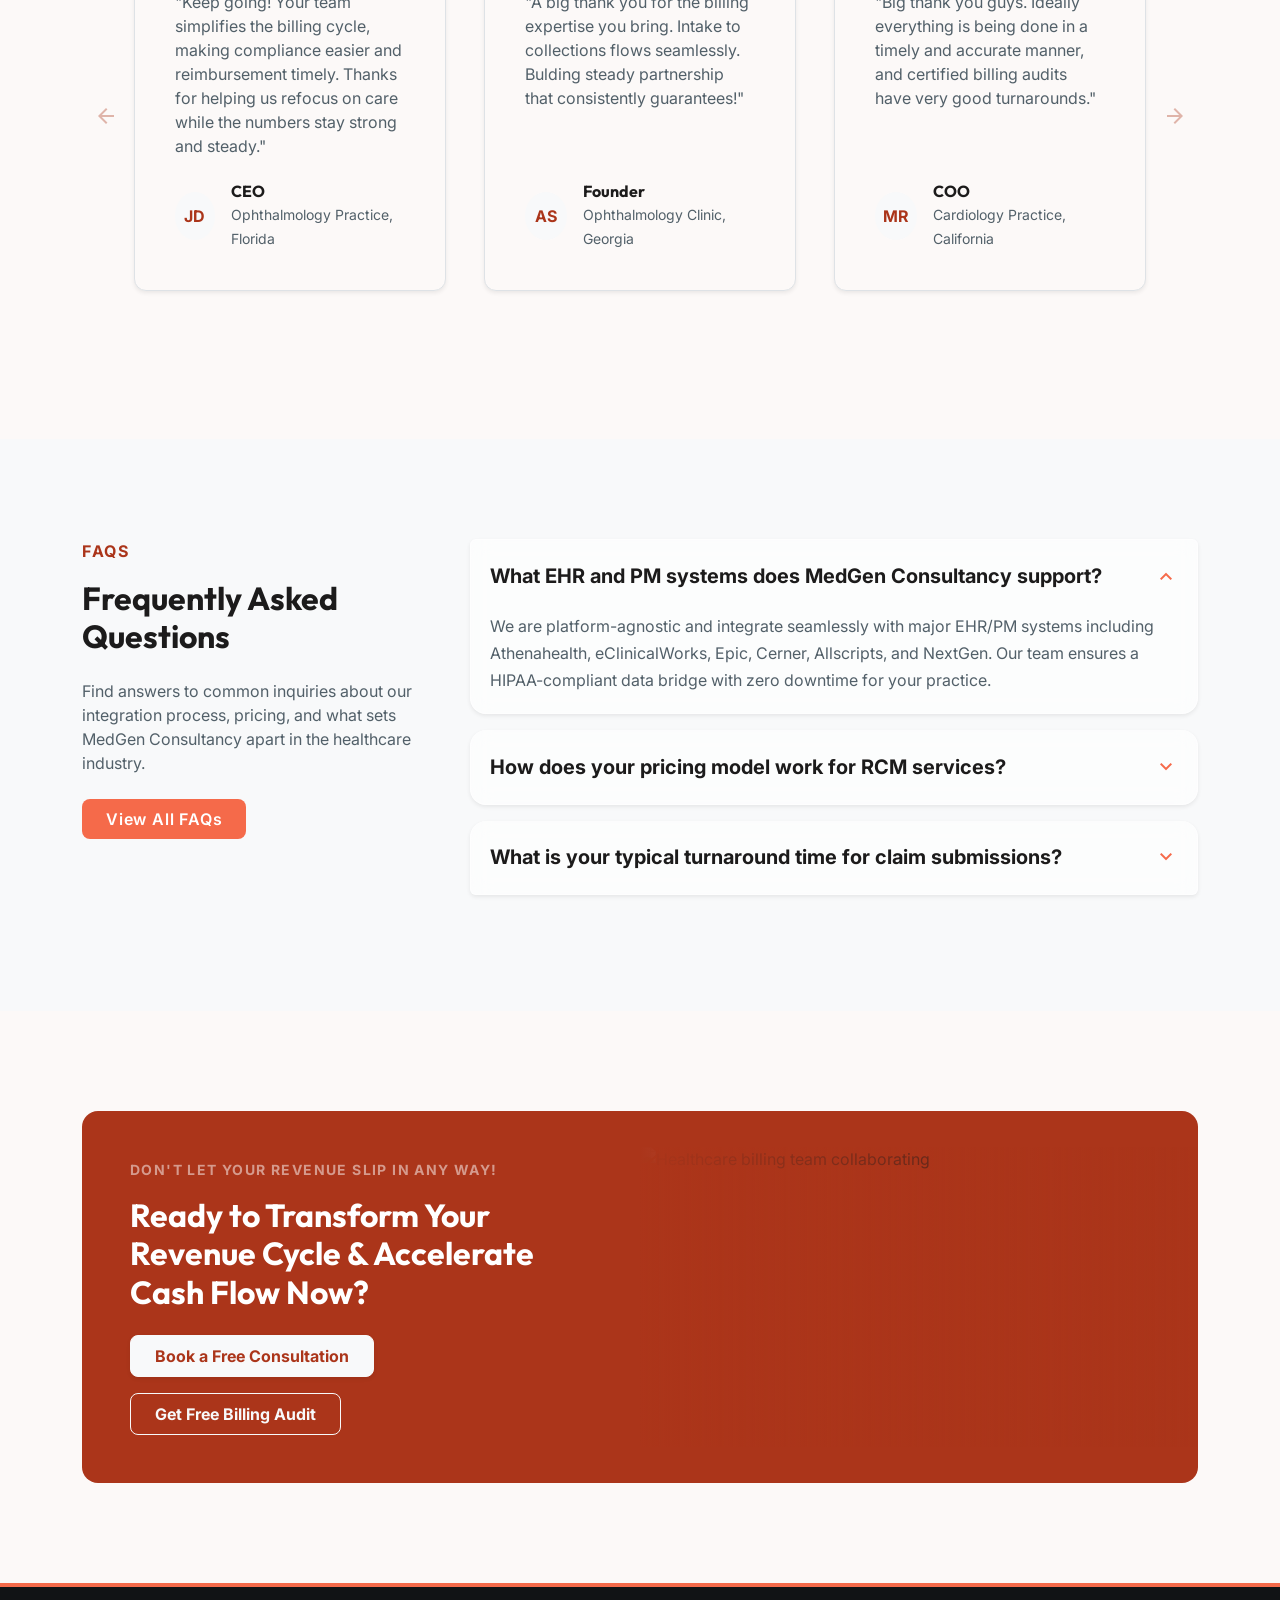
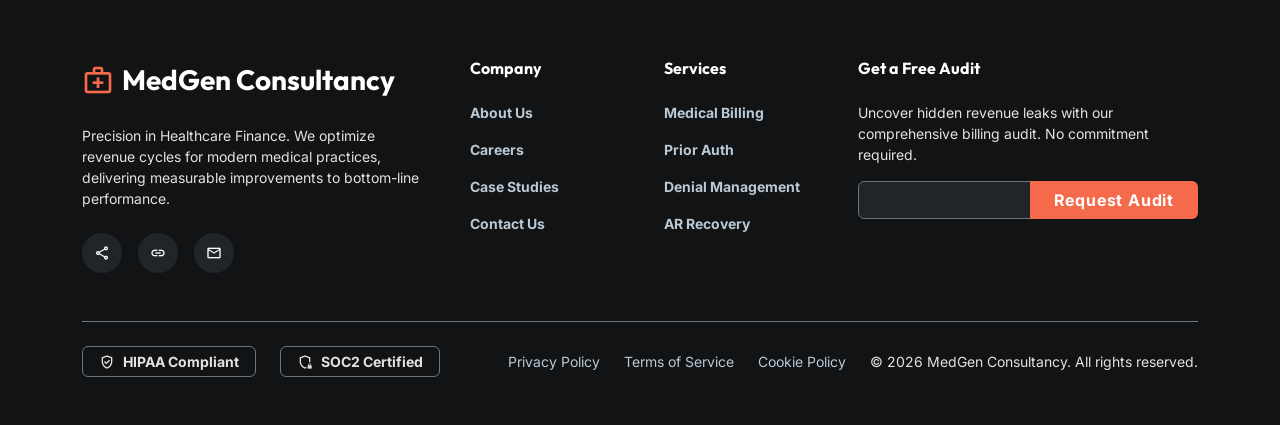
==== commit 869f96b2: "initial commit" ====
--- a/index.html
+++ b/index.html
@@ -12,11 +12,13 @@
 <link href="https://fonts.googleapis.com/css2?family=Material+Symbols+Outlined:wght,FILL@100..700,0..1&amp;display=swap" rel="stylesheet"/>
 <!-- Swiper CSS -->
 <link href="https://cdn.jsdelivr.net/npm/swiper@11/swiper-bundle.min.css" rel="stylesheet"/>
+<!-- AOS CSS -->
+<link href="https://cdn.jsdelivr.net/npm/aos@2.3.4/dist/aos.css" rel="stylesheet"/>
 <link href="css/style.css" rel="stylesheet"/>
 </head>
 <body>
 <!-- Announcement Bar -->
-<div class="announcement-bar bg-inverse-surface py-2 text-center small fw-bold tracking-widest text-uppercase position-relative" style="z-index: 1060;">
+<div class="announcement-bar bg-inverse-surface py-2 text-center small fw-bold tracking-widest text-uppercase">
         Trusted Medical Billing &amp; RCM Partner | HIPAA-Compliant | Results-Driven
     </div>
 
@@ -183,19 +185,19 @@
 <section class="hero-section">
 <div class="hero-bg">
 <div class="hero-gradient"></div>
-<img alt="Healthcare Professionals" src="https://lh3.googleusercontent.com/aida-public/[base64]"/>
+<img alt="Healthcare Professionals" src="https://lh3.googleusercontent.com/aida-public/[base64]w1920-h1080-rw" loading="lazy" decoding="async"/>
 </div>
 <div class="container-xl hero-content">
 <div class="row">
 <div class="col-lg-8">
-<p class="text-primary-theme fw-bold text-uppercase tracking-widest small mb-3">Revenue Cycle Management</p>
-<h1 class="display-3 font-heading fw-bold mb-4">
+<p class="text-primary-theme fw-bold text-uppercase tracking-widest small mb-3" data-aos="fade-up" data-aos-delay="100">Revenue Cycle Management</p>
+<h1 class="display-3 font-heading fw-bold mb-4" data-aos="fade-up" data-aos-delay="200">
                         Transform Your Medical Billing Into a <span class="text-primary-theme">Growth Engine</span>
 </h1>
-<p class="lead text-secondary-theme mb-5 col-lg-10">
+<p class="lead text-secondary-theme mb-5 col-lg-10" data-aos="fade-up" data-aos-delay="300">
                         Optimize your revenue cycle operations. We help healthcare providers improve reimbursement rates, significantly reduce claim denials, and streamline financial workflows for better bottom-line performance.
                     </p>
-<div class="d-flex flex-column flex-sm-row gap-3 mb-4">
+<div class="d-flex flex-column flex-sm-row gap-3 mb-4" data-aos="fade-up" data-aos-delay="400">
 <a class="btn btn-primary-theme btn-lg px-4 rounded-3 d-inline-flex align-items-center justify-content-center" href="#">
                             Book a Free Consultation
                         </a>
@@ -204,7 +206,7 @@
                             <span class="material-symbols-outlined ms-2">arrow_forward</span>
 </a>
 </div>
-<div class="d-flex align-items-center gap-2 small text-secondary-theme">
+<div class="d-flex align-items-center gap-2 small text-secondary-theme" data-aos="fade-up" data-aos-delay="500">
 <span class="material-symbols-outlined fs-5" style="color: var(--theme-stat-increase)">verified</span>
 <span>No long-term commitment</span>
 <span class="mx-1">•</span>
@@ -218,9 +220,9 @@
 </section>
 <!-- Trust Metrics Floating Card -->
 <section class="container-xl position-relative mb-section" style="z-index: 3; margin-top: -4rem;">
-<div class="bg-white rounded-xl shadow-lg border p-4 p-md-5">
+<div class="bg-white rounded-xl shadow-lg border p-4 p-md-5" data-aos="fade-up" data-aos-delay="200">
 <div class="row g-4 text-center text-md-start">
-<div class="col-6 col-md-3">
+<div class="col-6 col-md-3" data-aos="zoom-in" data-aos-delay="300">
 <div class="d-flex flex-column flex-md-row align-items-center align-items-md-start gap-3 border-start-md border-primary-theme border-4 ps-md-3">
 <div class="p-2 rounded bg-light text-primary-theme">
 <span class="material-symbols-outlined fs-4">trending_up</span>
@@ -231,7 +233,7 @@
 </div>
 </div>
 </div>
-<div class="col-6 col-md-3">
+<div class="col-6 col-md-3" data-aos="zoom-in" data-aos-delay="400">
 <div class="d-flex flex-column flex-md-row align-items-center align-items-md-start gap-3 border-start-md border-primary-theme border-4 ps-md-3">
 <div class="p-2 rounded bg-light text-primary-theme">
 <span class="material-symbols-outlined fs-4">check_circle</span>
@@ -242,7 +244,7 @@
 </div>
 </div>
 </div>
-<div class="col-6 col-md-3">
+<div class="col-6 col-md-3" data-aos="zoom-in" data-aos-delay="500">
 <div class="d-flex flex-column flex-md-row align-items-center align-items-md-start gap-3 border-start-md border-primary-theme border-4 ps-md-3">
 <div class="p-2 rounded bg-light text-primary-theme">
 <span class="material-symbols-outlined fs-4">receipt_long</span>
@@ -253,7 +255,7 @@
 </div>
 </div>
 </div>
-<div class="col-6 col-md-3">
+<div class="col-6 col-md-3" data-aos="zoom-in" data-aos-delay="600">
 <div class="d-flex flex-column flex-md-row align-items-center align-items-md-start gap-3 border-start-md border-primary-theme border-4 ps-md-3">
 <div class="p-2 rounded bg-light text-primary-theme">
 <span class="material-symbols-outlined fs-4">gavel</span>
@@ -268,18 +270,24 @@
 </div>
 </section>
 <!-- Partner Logos -->
-<section class="py-5 bg-surface-muted border-top border-bottom mb-section">
-<div class="container-xl text-center">
-<p class="small fw-bold text-secondary-theme text-uppercase tracking-widest mb-4">Trusted Technology &amp; Platform Experience</p>
+<section class="py-section bg-gradient-premium border-0">
+<div class="container-xl">
+<div class="text-center mb-5" data-aos="fade-up">
+<p class="small fw-bold text-secondary-theme text-uppercase tracking-widest mb-2">Trusted Technology &amp; Platform Experience</p>
+<h3 class="display-7 font-heading mb-4">Industry-Leading EHR & PM Integrations</h3>
+<p class="text-secondary-theme lead mb-4">Seamlessly integrate with major healthcare platforms trusted by thousands of practices</p>
+</div>
+<div class="premium-logos-container rounded-2xl p-lg-5 p-4 bg-white shadow-lg border" data-aos="fade-up" data-aos-delay="200">
 <div class="swiper logos-swiper">
-<div class="swiper-wrapper align-items-center" style="opacity: 0.6; filter: grayscale(100%); transition: all 0.3s;">
-<div class="swiper-slide"><span class="fs-3 fw-bold font-heading">Epic</span></div>
-<div class="swiper-slide"><span class="fs-3 fw-bold font-heading">Cerner</span></div>
-<div class="swiper-slide"><span class="fs-3 fw-bold font-heading">AthenaHealth</span></div>
-<div class="swiper-slide"><span class="fs-3 fw-bold font-heading">eClinicalWorks</span></div>
-<div class="swiper-slide"><span class="fs-3 fw-bold font-heading">Allscripts</span></div>
-<div class="swiper-slide"><span class="fs-3 fw-bold font-heading">CureMD</span></div>
-<div class="swiper-slide"><span class="fs-3 fw-bold font-heading">Kareo</span></div>
+<div class="swiper-wrapper align-items-center">
+<div class="swiper-slide"><span class="fs-3 fw-bold font-heading text-secondary-theme">Epic</span></div>
+<div class="swiper-slide"><span class="fs-3 fw-bold font-heading text-secondary-theme">Cerner</span></div>
+<div class="swiper-slide"><span class="fs-3 fw-bold font-heading text-secondary-theme">AthenaHealth</span></div>
+<div class="swiper-slide"><span class="fs-3 fw-bold font-heading text-secondary-theme">eClinicalWorks</span></div>
+<div class="swiper-slide"><span class="fs-3 fw-bold font-heading text-secondary-theme">Allscripts</span></div>
+<div class="swiper-slide"><span class="fs-3 fw-bold font-heading text-secondary-theme">CureMD</span></div>
+<div class="swiper-slide"><span class="fs-3 fw-bold font-heading text-secondary-theme">Kareo</span></div>
+</div>
 </div>
 </div>
 </div>
@@ -287,13 +295,13 @@
 <!-- Services Overview -->
 <section class="py-section">
 <div class="container-xl">
-<div class="text-center mb-5 max-w-75 mx-auto">
+<div class="text-center mb-5 max-w-75 mx-auto" data-aos="fade-up">
 <p class="text-primary-theme fw-bold text-uppercase tracking-widest mb-3">What We Do</p>
-<h2 class="display-5 font-heading">We Simplify Revenue Cycle Management So You Can Focus on Patient Care</h2>
+<h2 class="display-7 font-heading">We Simplify Revenue Cycle Management So You Can Focus on Patient Care</h2>
 </div>
 <div class="row g-4">
 <!-- Card 1 -->
-<div class="col-md-4">
+<div class="col-md-4" data-aos="fade-up" data-aos-delay="200">
 <div class="card h-100 rounded-xl border p-4 shadow-sm hover-lift">
 <div class="mb-4 text-primary-theme bg-light rounded p-2 d-inline-block" style="width: 48px; height: 48px; text-align:center;">
 <span class="material-symbols-outlined fs-4 mt-1">support_agent</span>
@@ -305,30 +313,22 @@
 </a>
 </div>
 </div>
-<!-- Card 2 (Accordion style) -->
-<div class="col-md-8">
-<div class="card h-100 rounded-xl border p-4 shadow-sm hover-lift d-flex flex-column justify-content-between">
-<div class="accordion" id="accordionServices1">
-<div class="accordion-item border-0 bg-transparent mb-0">
-<h2 class="accordion-header">
-<button aria-expanded="true" class="accordion-button px-0 fw-bold bg-transparent text-dark shadow-none" data-bs-target="#collapseS1" data-bs-toggle="collapse" type="button">
-                                    What EHR and PM systems does MedGen Consultancy support?
-                                  </button>
-</h2>
-<div class="accordion-collapse collapse show" data-bs-parent="#accordionServices1" id="collapseS1">
-<div class="accordion-body px-0 text-secondary-theme pt-0">
-                                    We are platform-agnostic and integrate seamlessly with major EHR/PM systems including Athenahealth, eClinicalWorks, Epic, Cerner, Allscripts, and NextGen. Our team ensures a HIPAA-compliant data bridge with zero downtime for your practice.
-                                  </div>
-</div>
-</div>
-</div>
-<a class="text-primary-theme fw-bold text-decoration-none mt-3 d-inline-flex align-items-center" href="#">
+<!-- Card 2 -->
+<div class="col-md-8" data-aos="fade-up" data-aos-delay="300">
+<div class="card h-100 rounded-xl border p-4 shadow-sm hover-lift">
+<div class="mb-4 text-primary-theme bg-light rounded p-2 d-inline-block" style="width: 48px; height: 48px; text-align:center;">
+<span class="material-symbols-outlined fs-4 mt-1">support_agent</span>
+</div>
+<h3 class="fs-4 mb-3">What EHR and PM systems does MedGen Consultancy support?</h3>
+<p class="text-secondary-theme mb-4">We are platform-agnostic and integrate seamlessly with major EHR/PM systems including Athenahealth, eClinicalWorks, Epic, Cerner, Allscripts, and NextGen. Our team ensures a HIPAA-compliant data bridge with zero downtime for your practice.</p>
+<a class="text-primary-theme fw-bold text-decoration-none mt-auto d-inline-flex align-items-center" href="#">
                             Learn More <span class="material-symbols-outlined fs-6 ms-1">arrow_forward</span>
 </a>
 </div>
 </div>
+<!-- Card 2 -->
 <!-- Card 3 -->
-<div class="col-md-6">
+<div class="col-md-6" data-aos="fade-up" data-aos-delay="400">
 <div class="card h-100 rounded-xl border p-4 shadow-sm hover-lift">
 <div class="mb-4 text-primary-theme bg-light rounded p-2 d-inline-block" style="width: 48px; height: 48px; text-align:center;">
 <span class="material-symbols-outlined fs-4 mt-1">fact_check</span>
@@ -341,7 +341,7 @@
 </div>
 </div>
 <!-- Card 4 -->
-<div class="col-md-6">
+<div class="col-md-6" data-aos="fade-up" data-aos-delay="500">
 <div class="card h-100 rounded-xl border p-4 shadow-sm hover-lift">
 <div class="mb-4 text-primary-theme bg-light rounded p-2 d-inline-block" style="width: 48px; height: 48px; text-align:center;">
 <span class="material-symbols-outlined fs-4 mt-1">code</span>
@@ -362,7 +362,7 @@
 <div class="container-xl position-relative z-index-1">
 <div class="mb-5 text-start" style="max-width: 600px;">
 <p class="fw-bold text-uppercase tracking-widest mb-3" style="color: var(--theme-primary-fixed-dim);">Specialized Solutions</p>
-<h2 class="display-4 font-heading mb-3">Built Around Better Outcomes</h2>
+<h2 class="display-6 font-heading mb-3">Built Around Better Outcomes</h2>
 <p class="lead" style="color: rgba(255,255,255,0.9);">Partnering with us means tangible improvements to your financial health and operational efficiency through deep domain expertise.</p>
 </div>
 <div class="row g-4">
@@ -373,8 +373,8 @@
 <div class="bg-white bg-opacity-10 rounded-xl d-inline-flex align-items-center justify-content-center mb-4" style="width: 64px; height: 64px;">
 <span class="material-symbols-outlined fs-1 text-white">wheelchair_pickup</span>
 </div>
-<h4 class="fs-2 mb-3">DME Billing</h4>
-<p class="text-white-50">Specialized revenue cycle management for Durable Medical Equipment providers, navigating complex compliance and documentation requirements.</p>
+<h4 class="fs-5 mb-2">DME Billing</h4>
+<p class="small text-white-50 mb-0">Specialized revenue cycle management for Durable Medical Equipment providers, navigating complex compliance and documentation requirements.</p>
 </div>
 <span class="material-symbols-outlined position-absolute" style="font-size: 200px; right: -20px; bottom: -20px; opacity: 0.1;">wheelchair_pickup</span>
 </div>
@@ -398,8 +398,8 @@
 <span class="material-symbols-outlined">monitor_heart</span>
 </div>
 <div>
-<h5 class="fs-6 mb-0">Cardiology</h5>
-<span class="small text-white-50 text-uppercase" style="font-size: 10px;">High-Precision Coding</span>
+<h4 class="fs-5 mb-2">Cardiology</h4>
+<p class="small text-white-50 mb-0">High-Precision Coding</p>
 </div>
 </div>
 <div class="glass-card rounded-2xl p-3 d-flex align-items-center gap-3 hover-lift flex-grow-1">
@@ -407,8 +407,8 @@
 <span class="material-symbols-outlined">radiology</span>
 </div>
 <div>
-<h5 class="fs-6 mb-0">Radiology</h5>
-<span class="small text-white-50 text-uppercase" style="font-size: 10px;">Imaging Workflows</span>
+<h4 class="fs-5 mb-2">Radiology</h4>
+<p class="small text-white-50 mb-0">Imaging Workflows</p>
 </div>
 </div>
 </div>
@@ -418,7 +418,7 @@
 <div class="col-md-4">
 <div class="bg-white text-primary-theme rounded-2xl p-4 h-100 d-flex align-items-center justify-content-between shadow hover-lift cursor-pointer" style="cursor: pointer;">
 <div>
-<h4 class="fs-5 fw-bold mb-1">Explore 35+ More</h4>
+<h4 class="fs-5 mb-2">Explore 35+ More</h4>
 <p class="small text-secondary-theme mb-0">View our full specialty catalog</p>
 </div>
 <span class="material-symbols-outlined fs-2">arrow_forward</span>
@@ -430,8 +430,8 @@
 <span class="material-symbols-outlined">local_hospital</span>
 </div>
 <div>
-<h5 class="fs-6 mb-0">Urgent Care</h5>
-<span class="small text-white-50 text-uppercase" style="font-size: 10px;">Fast-Paced Solutions</span>
+<h4 class="fs-5 mb-2">Urgent Care</h4>
+<p class="small text-white-50 mb-0">Fast-Paced Solutions</p>
 </div>
 </div>
 </div>
@@ -441,8 +441,8 @@
 <span class="material-symbols-outlined">spa</span>
 </div>
 <div>
-<h5 class="fs-6 mb-0">Dermatology</h5>
-<span class="small text-white-50 text-uppercase" style="font-size: 10px;">Cosmetic &amp; Medical</span>
+<h4 class="fs-5 mb-2">Dermatology</h4>
+<p class="small text-white-50 mb-0">Cosmetic &amp; Medical</p>
 </div>
 </div>
 </div>
@@ -454,9 +454,9 @@
 <div class="container-xl position-relative z-index-1">
 <div class="text-center mb-5">
 <p class="text-primary-theme fw-bold text-uppercase tracking-widest mb-3">OUR DEEP DOMAIN AREAS</p>
-<h2 class="display-5 font-heading">Expertise in 35+ Specialties</h2>
-</div>
-<div class="row g-4 mx-auto mb-5" style="max-width: 1000px;">
+<h2 class="display-7 font-heading">Expertise in 35+ Specialties</h2>
+</div>
+<div class="row mb-5 gy-4">
 <!-- 2/3 Width -->
 <div class="col-md-8">
 <div class="glass-card-light rounded-3xl p-4 p-md-5 h-100 shadow-sm hover-lift d-flex flex-column justify-content-center">
@@ -465,7 +465,7 @@
 <span class="material-symbols-outlined fs-1" style="color: var(--theme-primary-container);">wheelchair_pickup</span>
 </div>
 <div>
-<h3 class="fs-4 font-heading mb-2">Durable Medical Equipment (DME)</h3>
+<h3 class="fs-5 font-heading mb-2">Durable Medical Equipment (DME)</h3>
 <p class="text-secondary-theme mb-0">Expert management of DME billing, navigating complex compliance and documentation requirements with precision.</p>
 </div>
 </div>
@@ -478,7 +478,7 @@
 <span class="material-symbols-outlined fs-2" style="color: var(--theme-primary-container);">bed</span>
 </div>
 <h3 class="fs-5 font-heading mb-2">Sleep Study</h3>
-<p class="small text-secondary-theme mb-0">Comprehensive RCM for sleep labs and diagnostic centers.</p>
+<p class="text-secondary-theme mb-0">Comprehensive RCM for sleep labs and diagnostic centers.</p>
 </div>
 </div>
 <!-- Bottom Row -->
@@ -489,7 +489,7 @@
 <span class="material-symbols-outlined fs-2" style="color: var(--theme-primary-container);">monitor_heart</span>
 </div>
 <h3 class="fs-5 font-heading mb-2">Cardiology</h3>
-<p class="small text-secondary-theme mb-0">High-precision coding workflows and revenue cycle strategy.</p>
+<p class="text-secondary-theme mb-0">High-precision coding workflows and revenue cycle strategy.</p>
 </div>
 </div>
 <!-- 1/3 Width -->
@@ -499,7 +499,7 @@
 <span class="material-symbols-outlined fs-2" style="color: var(--theme-primary-container);">radiology</span>
 </div>
 <h3 class="fs-5 font-heading mb-2">Radiology</h3>
-<p class="small text-secondary-theme mb-0">Advanced imaging billing and compliance solutions.</p>
+<p class="text-secondary-theme mb-0">Advanced imaging billing and compliance solutions.</p>
 </div>
 </div>
 <!-- 1/3 Width -->
@@ -509,7 +509,7 @@
 <span class="material-symbols-outlined fs-2" style="color: var(--theme-primary-container);">local_hospital</span>
 </div>
 <h3 class="fs-5 font-heading mb-2">Urgent Care</h3>
-<p class="small text-secondary-theme mb-0">Fast-paced, volume-driven billing operational support.</p>
+<p class="text-secondary-theme mb-0">Fast-paced, volume-driven billing operational support.</p>
 </div>
 </div>
 <!-- Full Width Bottom (Gastroenterology in source was 2/3, making it full or centered here to match layout flow) -->
@@ -520,7 +520,7 @@
 <span class="material-symbols-outlined fs-1" style="color: var(--theme-primary-container);">medication_liquid</span>
 </div>
 <div>
-<h3 class="fs-4 font-heading mb-2">Gastroenterology</h3>
+<h3 class="fs-5 font-heading mb-2">Gastroenterology</h3>
 <p class="text-secondary-theme mb-0">Specialized coding and RCM ensuring maximum reimbursement and compliance for complex procedures.</p>
 </div>
 </div>
@@ -537,7 +537,7 @@
 <div class="container-xl position-relative">
 <div class="text-center mb-5">
 <p class="text-primary-theme fw-bold text-uppercase tracking-widest mb-2">OUR TESTIMONIALS</p>
-<h2 class="display-6 font-heading">What Our Clients Say About Us</h2>
+<h2 class="display-7 font-heading">What Our Clients Say About Us</h2>
 </div>
 <div class="swiper testimonials-swiper pb-5 px-md-5">
 <div class="swiper-wrapper">
@@ -599,9 +599,9 @@
 <div class="row g-5">
 <!-- Left Col -->
 <div class="col-lg-4">
-<div class="sticky-top" style="top: 100px;">
+<div class="sticky-top" style="top: 100px;" data-aos="fade-right">
 <p class="text-primary-theme fw-bold text-uppercase tracking-widest mb-3">FAQs</p>
-<h2 class="display-6 font-heading mb-4">Frequently Asked Questions</h2>
+<h2 class="display-7 font-heading mb-4">Frequently Asked Questions</h2>
 <p class="text-secondary-theme mb-4">Find answers to common inquiries about our integration process, pricing, and what sets MedGen Consultancy apart in the healthcare industry.</p>
 <a class="btn btn-primary-theme rounded-3 px-4 py-2" href="#">View All FAQs</a>
 </div>
@@ -609,7 +609,7 @@
 <!-- Right Col Accordion -->
 <div class="col-lg-8">
 <div class="accordion" id="faqAccordion">
-<div class="accordion-item shadow-sm">
+<div class="accordion-item shadow-sm" data-aos="fade-left" data-aos-delay="200">
 <button class="faq-accordion-toggle" type="button" aria-expanded="true" data-target="faqOne">
     <span>What EHR and PM systems does MedGen Consultancy support?</span>
     <span class="material-symbols-outlined">expand_more</span>
@@ -618,7 +618,7 @@
     We are platform-agnostic and integrate seamlessly with major EHR/PM systems including Athenahealth, eClinicalWorks, Epic, Cerner, Allscripts, and NextGen. Our team ensures a HIPAA-compliant data bridge with zero downtime for your practice.
 </div>
 </div>
-<div class="accordion-item shadow-sm">
+<div class="accordion-item shadow-sm" data-aos="fade-left" data-aos-delay="300">
 <button class="faq-accordion-toggle" type="button" aria-expanded="false" data-target="faqTwo">
     <span>How does your pricing model work for RCM services?</span>
     <span class="material-symbols-outlined">expand_more</span>
@@ -627,7 +627,7 @@
     Our pricing is performance-based, typically a percentage of net collections. This aligns our success with yours—we only thrive when your revenue increases. We offer transparent reporting with no hidden implementation fees or long-term binding contracts.
 </div>
 </div>
-<div class="accordion-item shadow-sm">
+<div class="accordion-item shadow-sm" data-aos="fade-left" data-aos-delay="400">
 <button class="faq-accordion-toggle" type="button" aria-expanded="false" data-target="faqThree">
     <span>What is your typical turnaround time for claim submissions?</span>
     <span class="material-symbols-outlined">expand_more</span>
@@ -642,18 +642,18 @@
 </div>
 </section>
 <!-- CTA Section -->
-<section class="container-xl my-section">
-<div class="bg-primary-theme rounded-2xl overflow-hidden position-relative">
+<section class="container-xl py-section">
+<div class="bg-primary-theme rounded-2xl overflow-hidden position-relative" data-aos="zoom-in">
 <div class="row g-0 align-items-center">
-<div class="col-md-6 p-5 p-lg-5 text-white position-relative z-index-2">
+<div class="col-md-6 p-5 p-lg-5 text-white position-relative z-index-2" data-aos="fade-right" data-aos-delay="200">
 <p class="fw-bold text-uppercase tracking-widest mb-3 text-white-50 small">DON'T LET YOUR REVENUE SLIP IN ANY WAY!</p>
-<h2 class="display-6 font-heading mb-4">Ready to Transform Your Revenue Cycle &amp; Accelerate Cash Flow Now?</h2>
+<h2 class="display-7 font-heading mb-4">Ready to Transform Your Revenue Cycle &amp; Accelerate Cash Flow Now?</h2>
 <div class="d-flex gap-3 flex-wrap">
 <a class="btn btn-light text-primary-theme fw-bold px-4 py-2 rounded-3 shadow-sm" href="#">Book a Free Consultation</a>
 <a class="btn btn-outline-light fw-bold px-4 py-2 rounded-3" href="#">Get Free Billing Audit</a>
 </div>
 </div>
-<div class="col-md-6 position-relative h-100" style="min-height: 300px;">
+<div class="col-md-6 position-relative h-100" style="min-height: 300px;" data-aos="fade-left" data-aos-delay="200">
 <div class="position-absolute inset-0 w-100 h-100" style="background: linear-gradient(to right, var(--bs-primary) 0%, transparent 100%); z-index: 1;"></div>
 <img alt="Healthcare billing team collaborating" class="position-absolute w-100 h-100 object-fit-cover" src="https://lh3.googleusercontent.com/aida/[base64]" style="opacity: 0.9; top: 0; left: 0;"/>
 </div>
@@ -661,16 +661,16 @@
 </div>
 </section>
 <!-- Premium Footer -->
-<footer class="premium-footer py-5 mt-5">
+<footer class="premium-footer py-5">
 <div class="container-xl pt-4">
 <div class="row g-5 mb-5">
 <!-- Brand Column -->
-<div class="col-lg-4">
+<div class="col-lg-4 col-12">
 <a class="text-decoration-none text-white fs-3 font-heading fw-bold d-flex align-items-center gap-2 mb-4" href="#">
 <span class="material-symbols-outlined fs-2" style="color: var(--theme-primary-container);">medical_services</span>
                         MedGen Consultancy
                     </a>
-<p class="small mb-4" style="color: #bac9d3; max-width: 300px;">
+<p class="small mb-4">
                         Precision in Healthcare Finance. We optimize revenue cycles for modern medical practices, delivering measurable improvements to bottom-line performance.
                     </p>
 <div class="d-flex gap-3">
@@ -686,34 +686,34 @@
 </div>
 </div>
 <!-- Links Columns -->
-<div class="col-lg-2 col-md-4">
+<div class="col-lg-2 col-md-4 col-6">
 <h5 class="text-white mb-4 fs-6 d-flex align-items-center gap-2">
-<span class="rounded-circle d-inline-block" style="width: 8px; height: 8px; background-color: var(--theme-primary-container);"></span> Company
-                    </h5>
+Company
+</h5>
 <ul class="list-unstyled d-flex flex-column gap-3 small fw-bold">
-<li><a class="text-decoration-none" href="#" style="color: #bac9d3;">About Us</a></li>
-<li><a class="text-decoration-none" href="#" style="color: #bac9d3;">Careers</a></li>
-<li><a class="text-decoration-none" href="#" style="color: #bac9d3;">Case Studies</a></li>
-<li><a class="text-decoration-none" href="#" style="color: #bac9d3;">Contact Us</a></li>
+<li><a class="text-decoration-none" href="#">About Us</a></li>
+<li><a class="text-decoration-none" href="#">Careers</a></li>
+<li><a class="text-decoration-none" href="#">Case Studies</a></li>
+<li><a class="text-decoration-none" href="#">Contact Us</a></li>
 </ul>
 </div>
-<div class="col-lg-2 col-md-4">
+<div class="col-lg-2 col-md-4 col-6">
 <h5 class="text-white mb-4 fs-6 d-flex align-items-center gap-2">
-<span class="rounded-circle d-inline-block" style="width: 8px; height: 8px; background-color: var(--theme-primary-container);"></span> Services
-                    </h5>
+Services
+</h5>
 <ul class="list-unstyled d-flex flex-column gap-3 small fw-bold">
-<li><a class="text-decoration-none" href="#" style="color: #bac9d3;">Medical Billing</a></li>
-<li><a class="text-decoration-none" href="#" style="color: #bac9d3;">Prior Auth</a></li>
-<li><a class="text-decoration-none" href="#" style="color: #bac9d3;">Denial Management</a></li>
-<li><a class="text-decoration-none" href="#" style="color: #bac9d3;">AR Recovery</a></li>
+<li><a class="text-decoration-none" href="#">Medical Billing</a></li>
+<li><a class="text-decoration-none" href="#">Prior Auth</a></li>
+<li><a class="text-decoration-none" href="#">Denial Management</a></li>
+<li><a class="text-decoration-none" href="#">AR Recovery</a></li>
 </ul>
 </div>
 <!-- Newsletter -->
 <div class="col-lg-4 col-md-4">
 <h5 class="text-white mb-4 fs-6 d-flex align-items-center gap-2">
-<span class="rounded-circle d-inline-block" style="width: 8px; height: 8px; background-color: var(--theme-primary-container);"></span> Get a Free Audit
-                    </h5>
-<p class="small mb-3" style="color: #bac9d3;">Uncover hidden revenue leaks with our comprehensive billing audit. No commitment required.</p>
+Get a Free Audit
+</h5>
+<p class="small mb-3">Uncover hidden revenue leaks with our comprehensive billing audit. No commitment required.</p>
 <div class="input-group footer-newsletter-form">
 <input aria-label="Work Email Address" class="form-control bg-dark border-secondary text-white" placeholder="Work Email Address" type="email"/>
 <button class="btn btn-primary-theme fw-bold px-4" type="button">Request Audit</button>
@@ -723,20 +723,20 @@
 <!-- Legal Bottom -->
 <div class="footer-bottom border-top border-secondary pt-4 mt-4 d-flex flex-column flex-md-row justify-content-between align-items-center gap-4">
 <div class="footer-compliance d-flex gap-4">
-<div class="d-flex align-items-center gap-2 border border-secondary rounded px-3 py-1 small" style="color: #bac9d3;">
+<div class="d-flex align-items-center gap-2 border border-secondary rounded px-3 py-1 small">
 <span class="material-symbols-outlined fs-6">verified_user</span>
 <span class="fw-bold">HIPAA Compliant</span>
 </div>
-<div class="d-flex align-items-center gap-2 border border-secondary rounded px-3 py-1 small" style="color: #bac9d3;">
+<div class="d-flex align-items-center gap-2 border border-secondary rounded px-3 py-1 small">
 <span class="material-symbols-outlined fs-6">shield_locked</span>
 <span class="fw-bold">SOC2 Certified</span>
 </div>
 </div>
-<div class="footer-policy-links d-flex gap-4 small" style="color: #bac9d3;">
+<div class="footer-policy-links d-flex gap-4 small">
 <a class="text-decoration-none text-inherit" href="#">Privacy Policy</a>
 <a class="text-decoration-none text-inherit" href="#">Terms of Service</a>
 <a class="text-decoration-none text-inherit" href="#">Cookie Policy</a>
-<span>© 2024 MedGen Consultancy. All rights reserved.</span>
+<span>© 2026 MedGen Consultancy. All rights reserved.</span>
 </div>
 </div>
 </div>
@@ -744,5 +744,7 @@
 <!-- Scripts -->
 <script src="https://cdn.jsdelivr.net/npm/bootstrap@5.3.3/dist/js/bootstrap.bundle.min.js"></script>
 <script src="https://cdn.jsdelivr.net/npm/swiper@11/swiper-bundle.min.js"></script>
+<!-- AOS JS -->
+<script src="https://cdn.jsdelivr.net/npm/aos@2.3.4/dist/aos.js"></script>
 <script src="js/script.js"></script>
 </body></html>
--- a/css/style.css
+++ b/css/style.css
@@ -38,12 +38,12 @@
     font-weight: 700;
 }
 
-.text-primary-theme { color: var(--bs-primary) !important; }
-.text-secondary-theme { color: var(--bs-secondary) !important; }
-.bg-primary-theme { background-color: var(--bs-primary) !important; }
-.bg-primary-container { background-color: var(--theme-primary-container) !important; color: var(--theme-on-primary) !important; }
-.bg-surface-muted { background-color: var(--theme-surface-muted) !important; }
-.bg-inverse-surface { background-color: var(--theme-inverse-surface) !important; color: var(--theme-inverse-on-surface) !important; }
+.text-primary-theme { color: var(--bs-primary); }
+.text-secondary-theme { color: var(--bs-secondary); }
+.bg-primary-theme { background-color: var(--bs-primary); }
+.bg-primary-container { background-color: var(--theme-primary-container); color: var(--theme-on-primary); }
+.bg-surface-muted { background-color: var(--theme-surface-muted); }
+.bg-inverse-surface { background-color: var(--theme-inverse-surface); color: var(--theme-inverse-on-surface); }
 
 .btn-primary-theme {
     background-color: var(--theme-primary-container);
@@ -78,24 +78,26 @@
 
 /* Custom Utilities */
 .tracking-widest { letter-spacing: 0.1em; }
-.rounded-xl { border-radius: 0.75rem !important; }
-.rounded-2xl { border-radius: 1rem !important; }
-.rounded-3xl { border-radius: 1.5rem !important; }
+.rounded-xl { border-radius: 0.75rem; }
+.rounded-2xl { border-radius: 1rem; }
+.rounded-3xl { border-radius: 1.5rem; }
 
 /* Navigation */
 .navbar-glass {
     background-color: rgba(255, 255, 255, 0.8);
     backdrop-filter: blur(12px);
     border-bottom: 1px solid var(--theme-border);
-    position: sticky;
+    position: fixed;
     top: 0;
+    left: 0;
+    right: 0;
+    width: 100%;
     z-index: 1030;
 }
 
 .announcement-bar {
-    position: sticky;
-    top: 0;
-    z-index: 1040;
+    position: relative;
+    z-index: 1020;
 }
 
 .offcanvas-menu {
@@ -211,6 +213,9 @@
     z-index: 1050;
     width: 800px;
 }
+.mega-menu-content ul li a:hover {
+    color: var(--bs-primary);
+}
 .mega-menu-wrapper:hover .mega-menu-content {
     opacity: 1;
     visibility: visible;
@@ -266,21 +271,21 @@
 }
 .hover-lift:hover {
     transform: translateY(-5px);
-    box-shadow: 0 10px 30px rgba(0,0,0,0.08) !important;
+    box-shadow: 0 10px 30px rgba(0,0,0,0.08);
 }
 
 /* Swiper Overrides */
 .swiper-button-next:after, .swiper-button-prev:after {
-    font-family: 'Material Symbols Outlined' !important;
-    font-size: 24px !important;
-    color: var(--bs-primary) !important;
-    content: 'arrow_forward' !important;
+    font-family: 'Material Symbols Outlined';
+    font-size: 24px;
+    color: var(--bs-primary);
+    content: 'arrow_forward';
 }
 .swiper-button-prev:after {
-    content: 'arrow_back' !important;
+    content: 'arrow_back';
 }
 .swiper-pagination-bullet-active {
-    background: var(--bs-primary) !important;
+    background: var(--bs-primary);
 }
 
 /* Background Patterns */
@@ -294,7 +299,103 @@
     background: linear-gradient(to bottom right, var(--bs-primary), var(--theme-primary-fixed-dim));
 }
 
-@media (max-width: 991.98px) {
+.bg-gradient-premium {
+    background: linear-gradient(135deg, #f8f9fa 0%, #fcf9f8 50%, #fff5f3 100%);
+}
+
+.premium-logos-container {
+    transition: all 0.3s ease;
+}
+
+.premium-logos-container .swiper-slide {
+    display: flex;
+    align-items: center;
+    justify-content: center;
+    min-height: 100px;
+    opacity: 0.7;
+    transition: opacity 0.3s ease, transform 0.3s ease;
+}
+
+.premium-logos-container .swiper-slide:hover {
+    opacity: 1;
+    transform: scale(1.05);
+}
+
+
+/* Section Spacing */
+.py-section { padding-top: 100px; padding-bottom: 100px; }
+.mb-section { margin-bottom: 120px; }
+
+/* Footer */
+.premium-footer {
+    background-color: #111315;
+    border-top: 4px solid var(--theme-primary-container);
+    color: #e5e2e1;
+}
+.premium-footer a {
+    color: #bac9d3;
+}
+.premium-footer a:hover {
+    color: var(--theme-primary-container);
+}
+
+.footer-newsletter-form .form-control {
+    min-width: 0;
+}
+
+
+/* Accordion Overrides for FAQs */
+.accordion-button:not(.collapsed) {
+    background-color: transparent;
+    color: var(--theme-primary-container);
+    box-shadow: none;
+}
+.accordion-button:focus { box-shadow: none; }
+.accordion-item {
+    background: rgba(255,255,255,0.6);
+    backdrop-filter: blur(10px);
+    border: 1px solid rgba(255,255,255,0.5);
+    border-radius: 1rem;
+    margin-bottom: 1rem;
+    overflow: hidden;
+}
+
+.faq-accordion-toggle {
+    width: 100%;
+    border: 0;
+    background: transparent;
+    text-align: left;
+    font-weight: 700;
+    font-size: 1.25rem;
+    padding: 1.35rem 1.2rem;
+    display: flex;
+    align-items: center;
+    justify-content: space-between;
+    gap: 0.75rem;
+    color: var(--bs-body-color);
+}
+
+.faq-accordion-toggle .material-symbols-outlined {
+    transition: transform 0.2s ease;
+    color: var(--theme-primary-container);
+    font-size: 1.5rem;
+}
+
+.faq-accordion-toggle[aria-expanded="true"] .material-symbols-outlined {
+    transform: rotate(180deg);
+}
+
+.faq-accordion-content {
+    padding: 0 1.2rem 1.2rem;
+    color: var(--bs-secondary);
+    line-height: 1.7;
+}
+
+.faq-accordion-content[hidden] {
+    display: none;
+}
+
+@media (max-width: 991px) {
     .navbar-glass {
         margin-top: 0;
         height: auto;
@@ -306,7 +407,7 @@
     }
 
     .navbar-brand .material-symbols-outlined {
-        font-size: 1.7rem !important;
+        font-size: 1.7rem;
     }
 
     .hero-section {
@@ -317,7 +418,6 @@
 
     .hero-section h1 {
         font-size: clamp(2.35rem, 7vw, 4rem);
-        line-height: 1.08;
         max-width: 100%;
     }
 
@@ -338,18 +438,27 @@
         width: 100%;
         min-height: 68px;
     }
-}
-
-@media (max-width: 767.98px) {
+    .premium-footer .row.g-5 {
+        row-gap: 2.5rem;
+    }
+}
+
+@media (max-width: 767px) {
     .announcement-bar {
         font-size: 0.7rem;
         line-height: 1.5;
         letter-spacing: 0.08em;
         padding: 0.6rem 0.75rem;
     }
-
+    #faqAccordion span {
+        font-size: 16px;
+    }
     .navbar-glass {
         min-height: 66px;
+    }
+    .py-section {
+        padding-top: 50px;
+        padding-bottom: 50px;
     }
 
     .navbar-brand {
@@ -363,12 +472,11 @@
     .hero-section {
         min-height: 620px;
         padding-top: 120px;
-        padding-bottom: 70px;
+        padding-bottom: 100px;
     }
 
     .hero-section h1 {
         font-size: clamp(2.25rem, 8.8vw, 3.2rem);
-        line-height: 0.98;
     }
 
     .hero-section .lead {
@@ -384,70 +492,14 @@
     .hero-section .d-flex.align-items-center.gap-2.small .mx-1 {
         display: none;
     }
-}
-
-@media (max-width: 575.98px) {
-    .announcement-bar {
-        font-size: 0.68rem;
-        letter-spacing: 0.06em;
-        padding: 0.55rem 0.7rem;
-    }
-
-    .hero-section {
-        min-height: 580px;
-        padding-top: 110px;
-    }
-
-    .hero-section h1 {
-        font-size: clamp(2rem, 9vw, 2.7rem);
-    }
-
-    .hero-section .d-flex.align-items-center.gap-2.small {
-        row-gap: 0.5rem;
-    }
-
-    .hero-section .d-flex.align-items-center.gap-2.small .mx-1 {
-        display: none;
-    }
-}
-
-@media (max-width: 767.98px) {
-    .py-section { padding-top: 72px; padding-bottom: 72px; }
-    .mb-section { margin-bottom: 80px; }
-    .my-section { margin-top: 48px; margin-bottom: 48px; }
-    .premium-footer { margin-top: 28px; }
-}
-
-/* Section Spacing */
-.py-section { padding-top: 120px; padding-bottom: 120px; }
-.mb-section { margin-bottom: 120px; }
-
-/* Footer */
-.premium-footer {
-    background-color: #111315;
-    border-top: 4px solid var(--theme-primary-container);
-    color: #e5e2e1;
-}
-
-.footer-newsletter-form .form-control {
-    min-width: 0;
-}
-
-@media (max-width: 991.98px) {
+    .premium-footer {
+        padding-top: 3rem;
+        padding-bottom: 2rem;
+    }
+
     .premium-footer .row.g-5 {
-        row-gap: 2.5rem !important;
-    }
-}
-
-@media (max-width: 767.98px) {
-    .premium-footer {
-        padding-top: 3rem !important;
-        padding-bottom: 2rem !important;
-    }
-
-    .premium-footer .row.g-5 {
-        row-gap: 2.25rem !important;
-        margin-bottom: 2.5rem !important;
+        row-gap: 0.25rem;
+        margin-bottom: 2.5rem;
     }
 
     .footer-newsletter-form {
@@ -459,7 +511,7 @@
     .footer-newsletter-form .btn {
         width: 100%;
         min-height: 48px;
-        border-radius: 0.5rem !important;
+        border-radius: 0.5rem;
     }
 
     .footer-compliance,
@@ -467,7 +519,7 @@
         width: 100%;
         flex-wrap: wrap;
         justify-content: center;
-        gap: 0.75rem !important;
+        gap: 0.75rem;
         text-align: center;
     }
 
@@ -480,55 +532,32 @@
         width: 100%;
         margin-top: 0.5rem;
     }
-}
-
-/* Accordion Overrides for FAQs */
-.accordion-button:not(.collapsed) {
-    background-color: transparent;
-    color: var(--theme-primary-container);
-    box-shadow: none;
-}
-.accordion-button:focus { box-shadow: none; }
-.accordion-item {
-    background: rgba(255,255,255,0.6);
-    backdrop-filter: blur(10px);
-    border: 1px solid rgba(255,255,255,0.5);
-    border-radius: 1rem !important;
-    margin-bottom: 1rem;
-    overflow: hidden;
-}
-
-.faq-accordion-toggle {
-    width: 100%;
-    border: 0;
-    background: transparent;
-    text-align: left;
-    font-weight: 700;
-    font-size: 1.1rem;
-    padding: 1.35rem 1.2rem;
-    display: flex;
-    align-items: center;
-    justify-content: space-between;
-    gap: 1rem;
-    color: var(--bs-body-color);
-}
-
-.faq-accordion-toggle .material-symbols-outlined {
-    transition: transform 0.2s ease;
-    color: var(--theme-primary-container);
-    font-size: 1.5rem;
-}
-
-.faq-accordion-toggle[aria-expanded="true"] .material-symbols-outlined {
-    transform: rotate(180deg);
-}
-
-.faq-accordion-content {
-    padding: 0 1.2rem 1.2rem;
-    color: var(--bs-secondary);
-    line-height: 1.7;
-}
-
-.faq-accordion-content[hidden] {
-    display: none;
-}
+    .mb-section { margin-bottom: 80px; }
+    .my-section { margin-top: 48px; margin-bottom: 48px; }
+    .premium-footer { margin-top: 28px; }
+}
+
+@media (max-width: 575px) {
+    .announcement-bar {
+        font-size: 0.68rem;
+        letter-spacing: 0.06em;
+        padding: 0.55rem 0.7rem;
+    }
+
+    .hero-section {
+        min-height: 580px;
+        padding-top: 110px;
+    }
+
+    .hero-section h1 {
+        font-size: clamp(2rem, 9vw, 2.7rem);
+    }
+
+    .hero-section .d-flex.align-items-center.gap-2.small {
+        row-gap: 0.5rem;
+    }
+
+    .hero-section .d-flex.align-items-center.gap-2.small .mx-1 {
+        display: none;
+    }
+}
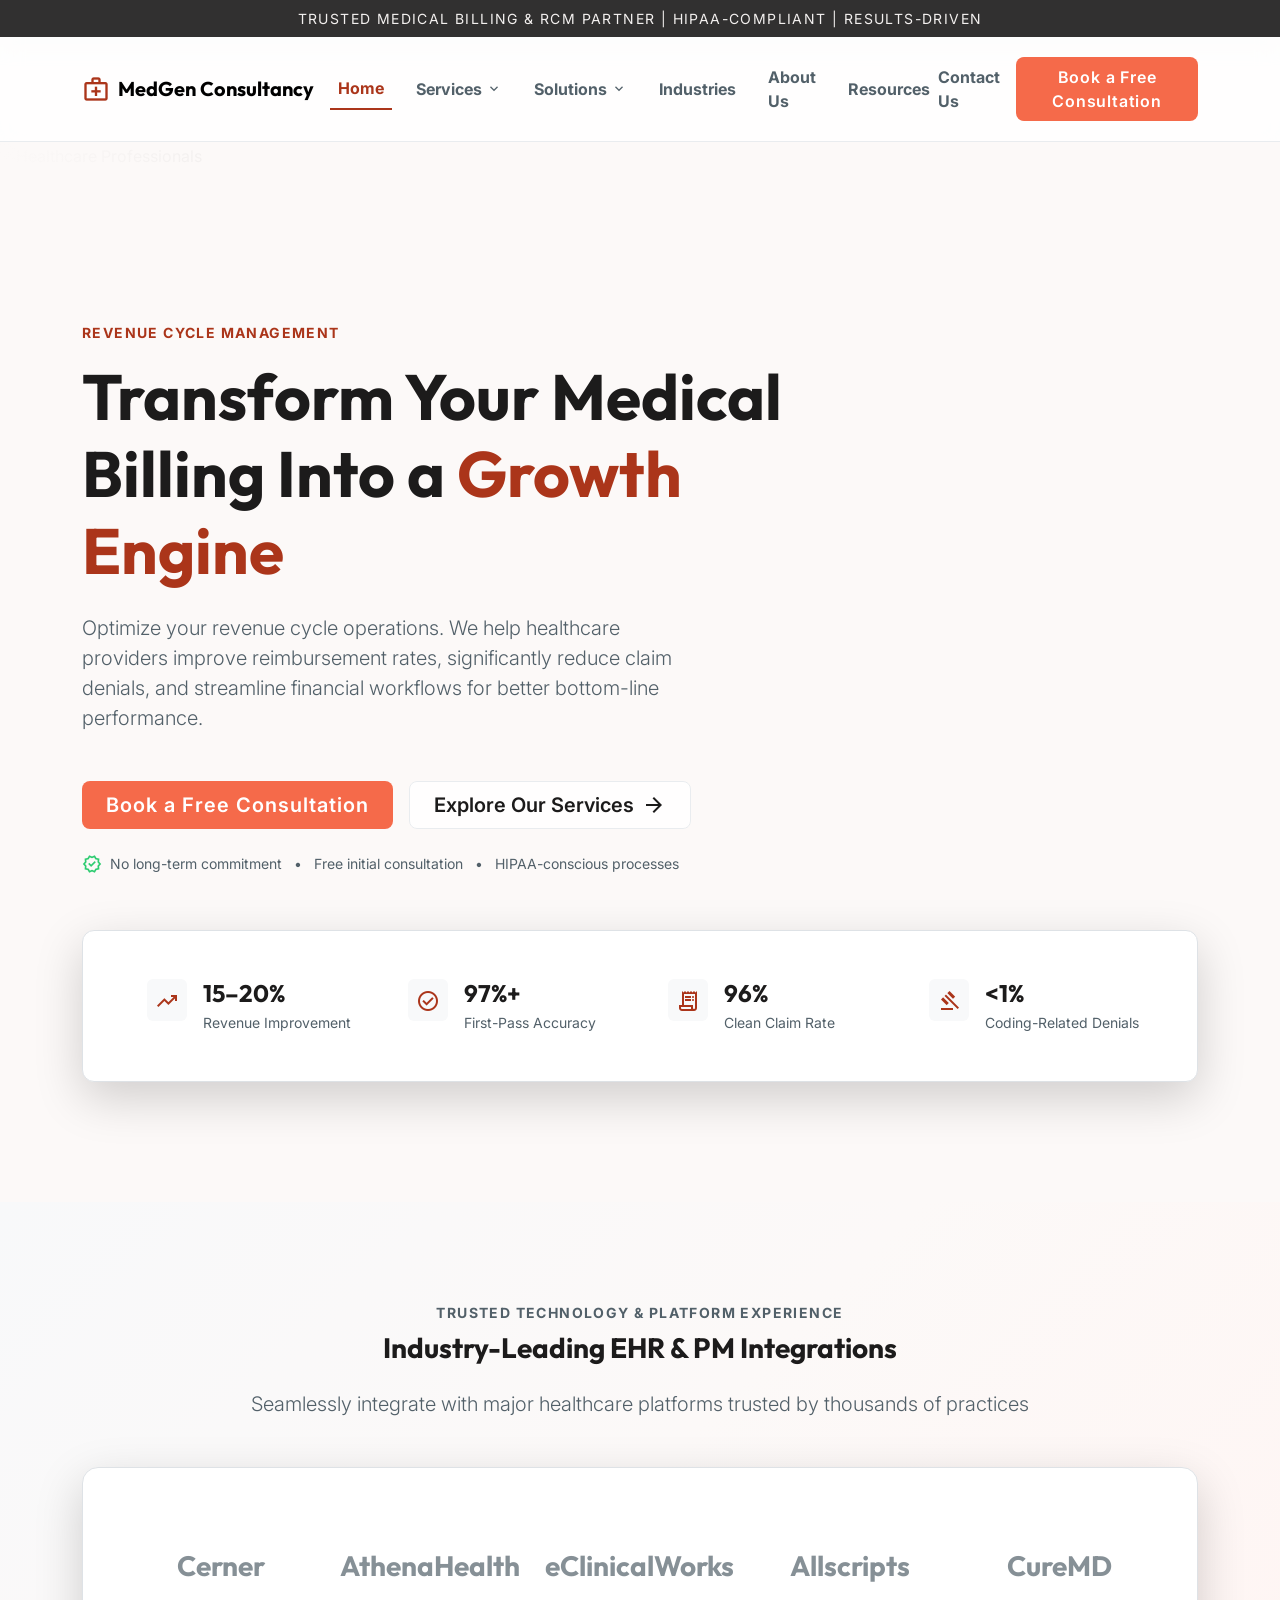
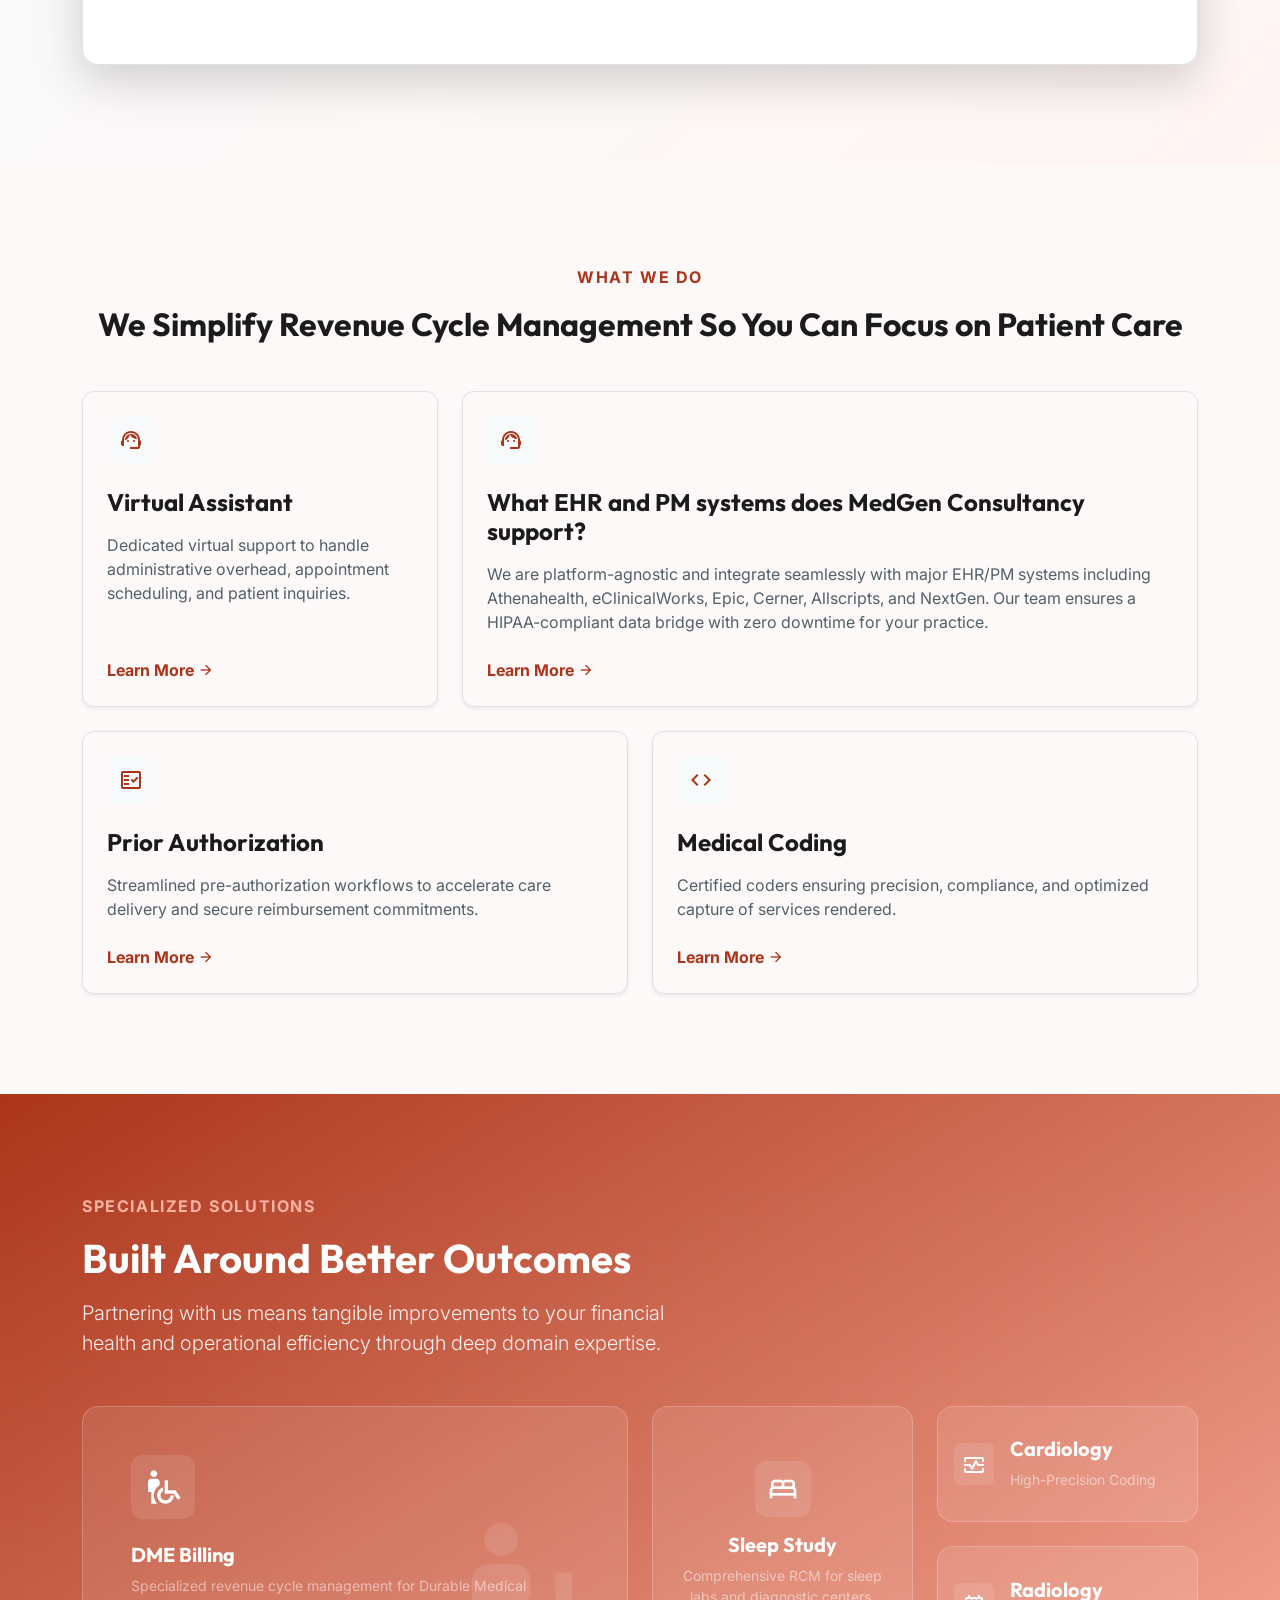
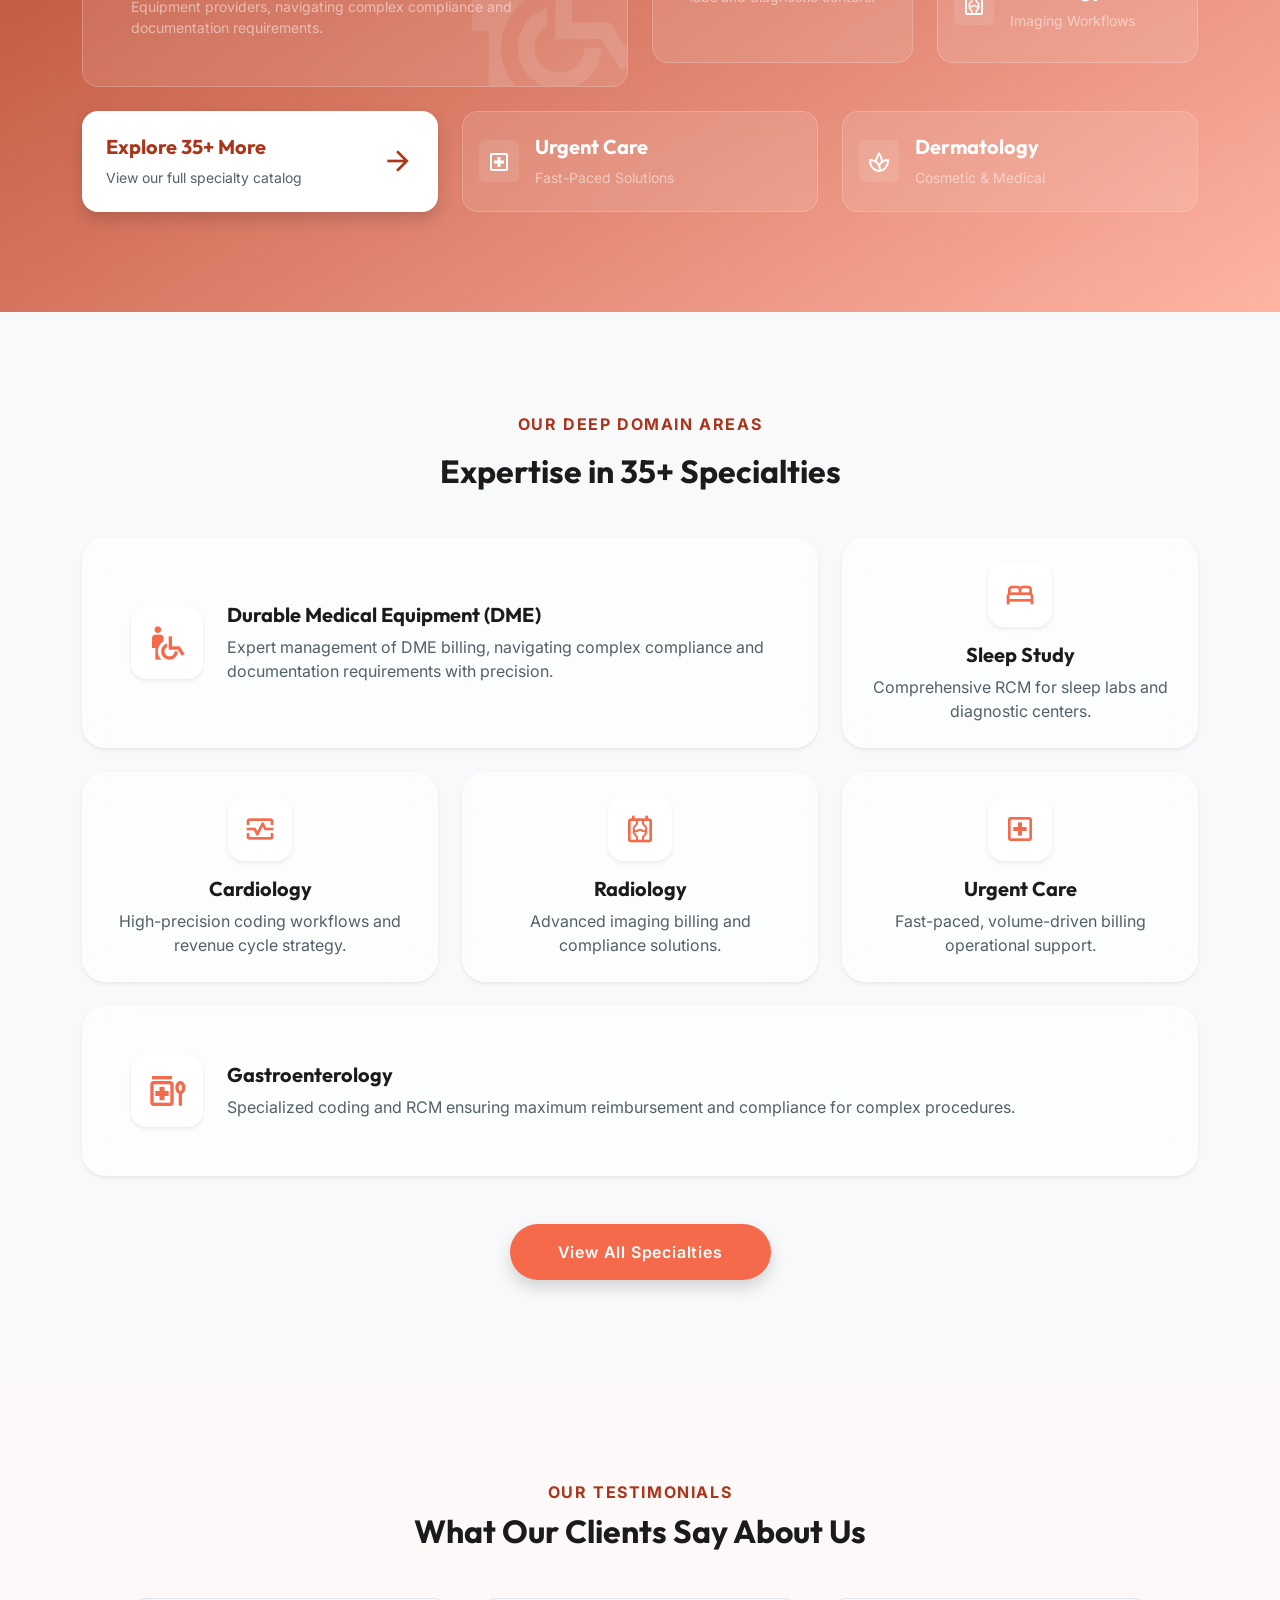
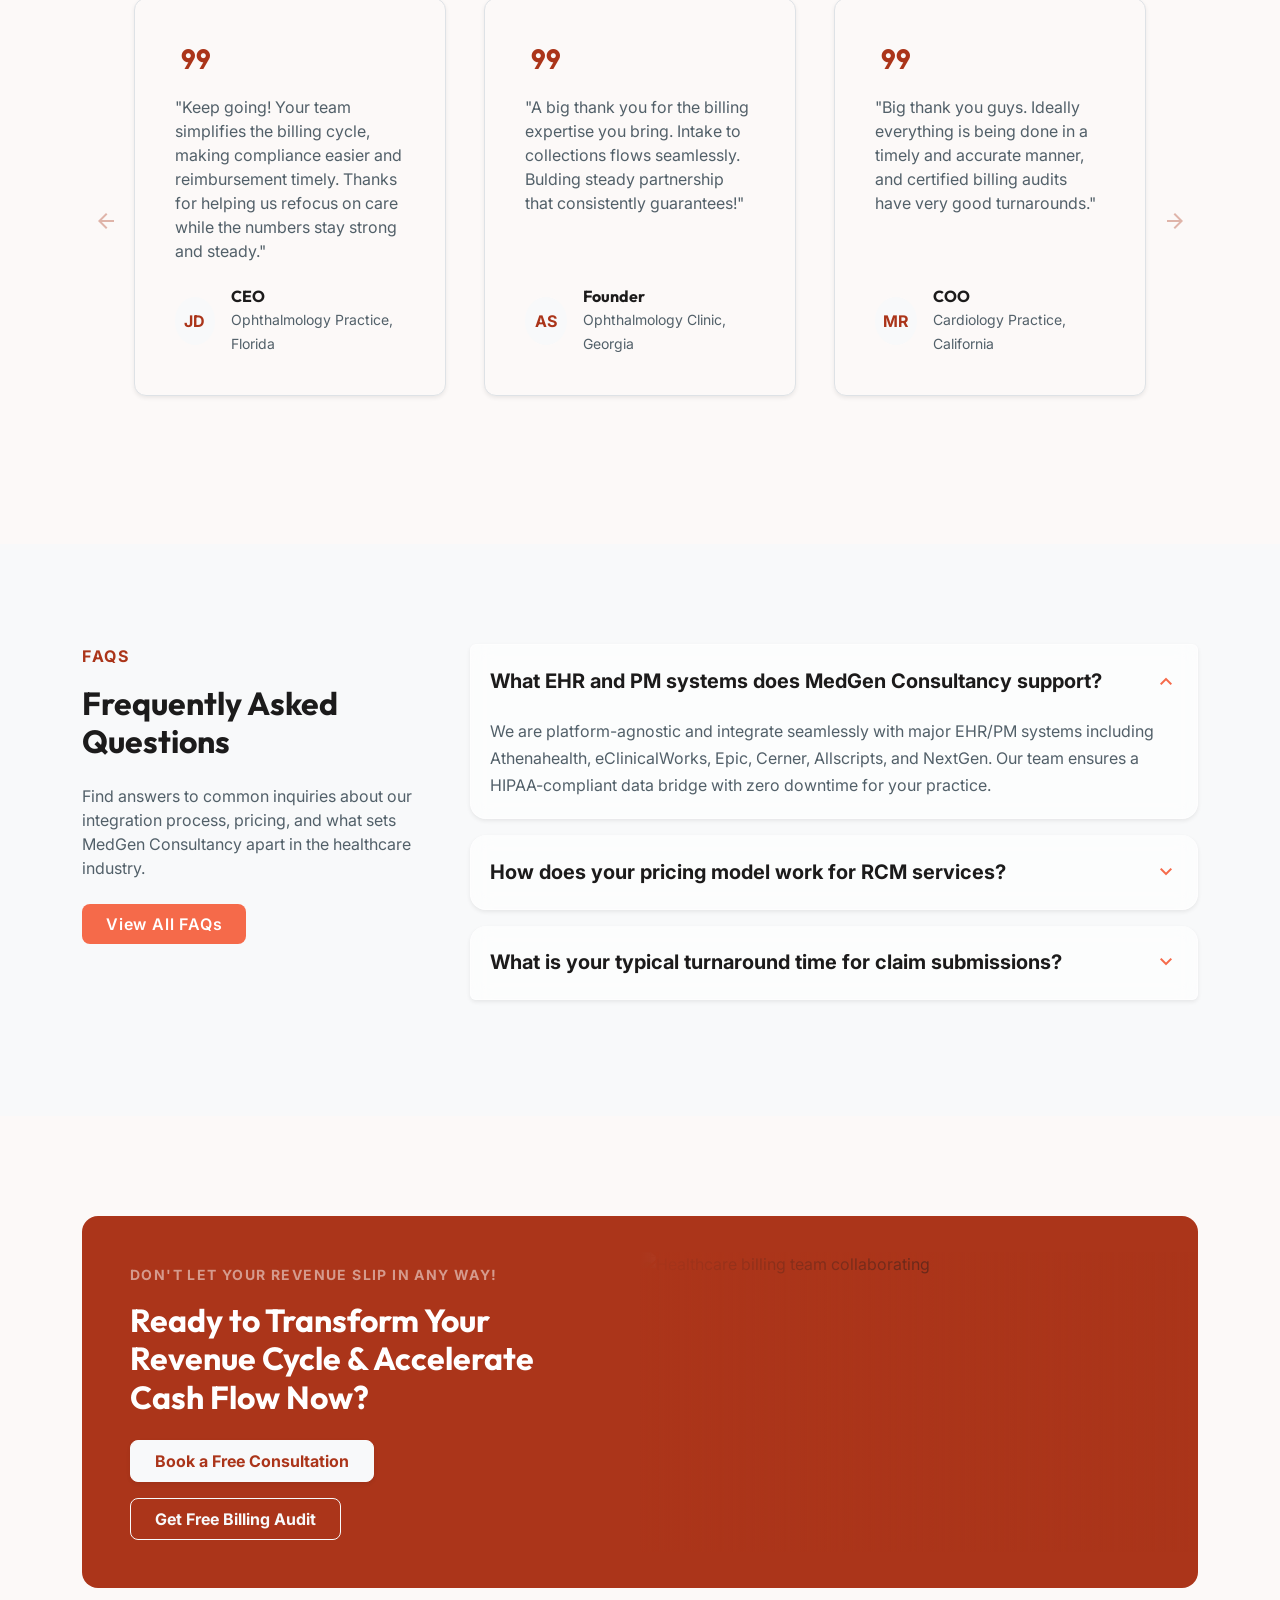
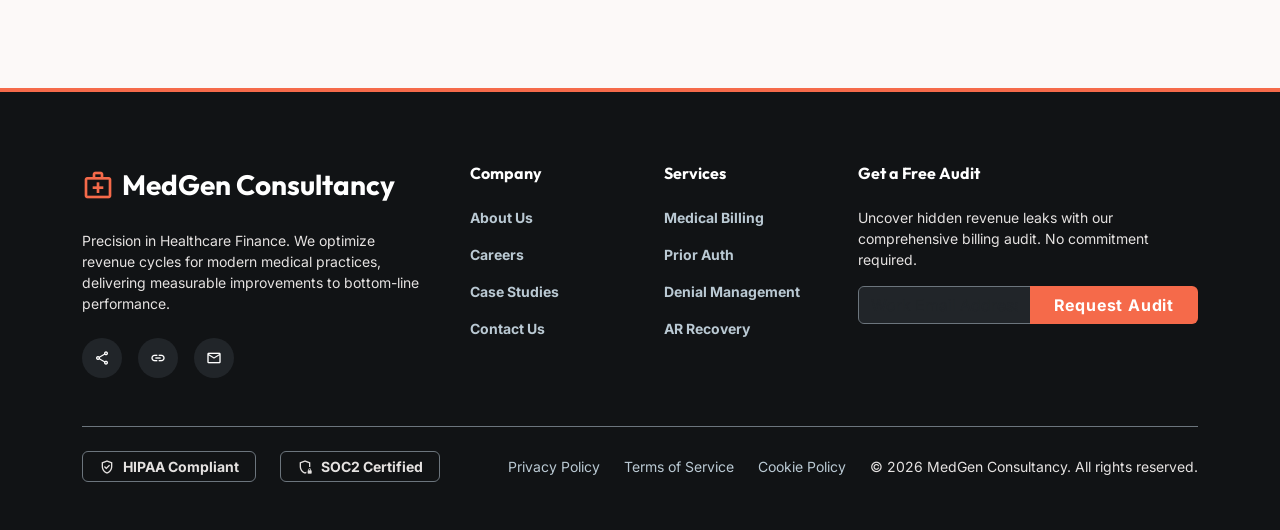
==== commit a7103088: "fixed sticky menu" ====
--- a/index.html
+++ b/index.html
@@ -18,7 +18,7 @@
 </head>
 <body>
 <!-- Announcement Bar -->
-<div class="announcement-bar bg-inverse-surface py-2 text-center small fw-bold tracking-widest text-uppercase">
+<div class="announcement-bar bg-inverse-surface py-2 text-center small tracking-widest text-uppercase">
         Trusted Medical Billing &amp; RCM Partner | HIPAA-Compliant | Results-Driven
     </div>
 
@@ -73,7 +73,7 @@
 </div>
 
 <!-- TopNavBar -->
-<header class="navbar navbar-expand-lg navbar-glass" style="height: 80px;">
+<header class="navbar navbar-expand-lg navbar-glass">
 <div class="container-xl">
 <!-- Logo -->
 <a class="navbar-brand font-heading fw-bold d-flex align-items-center gap-2" href="#">
--- a/css/style.css
+++ b/css/style.css
@@ -24,7 +24,7 @@
 }
 
 html, body {
-    overflow-x: hidden;
+    overflow-x: clip;
 }
 
 body {
@@ -84,17 +84,15 @@
 
 /* Navigation */
 .navbar-glass {
+    position: sticky;
+    top: 0;
+    z-index: 1030;
     background-color: rgba(255, 255, 255, 0.8);
     backdrop-filter: blur(12px);
     border-bottom: 1px solid var(--theme-border);
-    position: fixed;
-    top: 0;
-    left: 0;
-    right: 0;
+    padding: 20px 0px;
     width: 100%;
-    z-index: 1030;
-}
-
+}
 .announcement-bar {
     position: relative;
     z-index: 1020;
@@ -453,9 +451,6 @@
     #faqAccordion span {
         font-size: 16px;
     }
-    .navbar-glass {
-        min-height: 66px;
-    }
     .py-section {
         padding-top: 50px;
         padding-bottom: 50px;
@@ -560,4 +555,4 @@
     .hero-section .d-flex.align-items-center.gap-2.small .mx-1 {
         display: none;
     }
-}+}
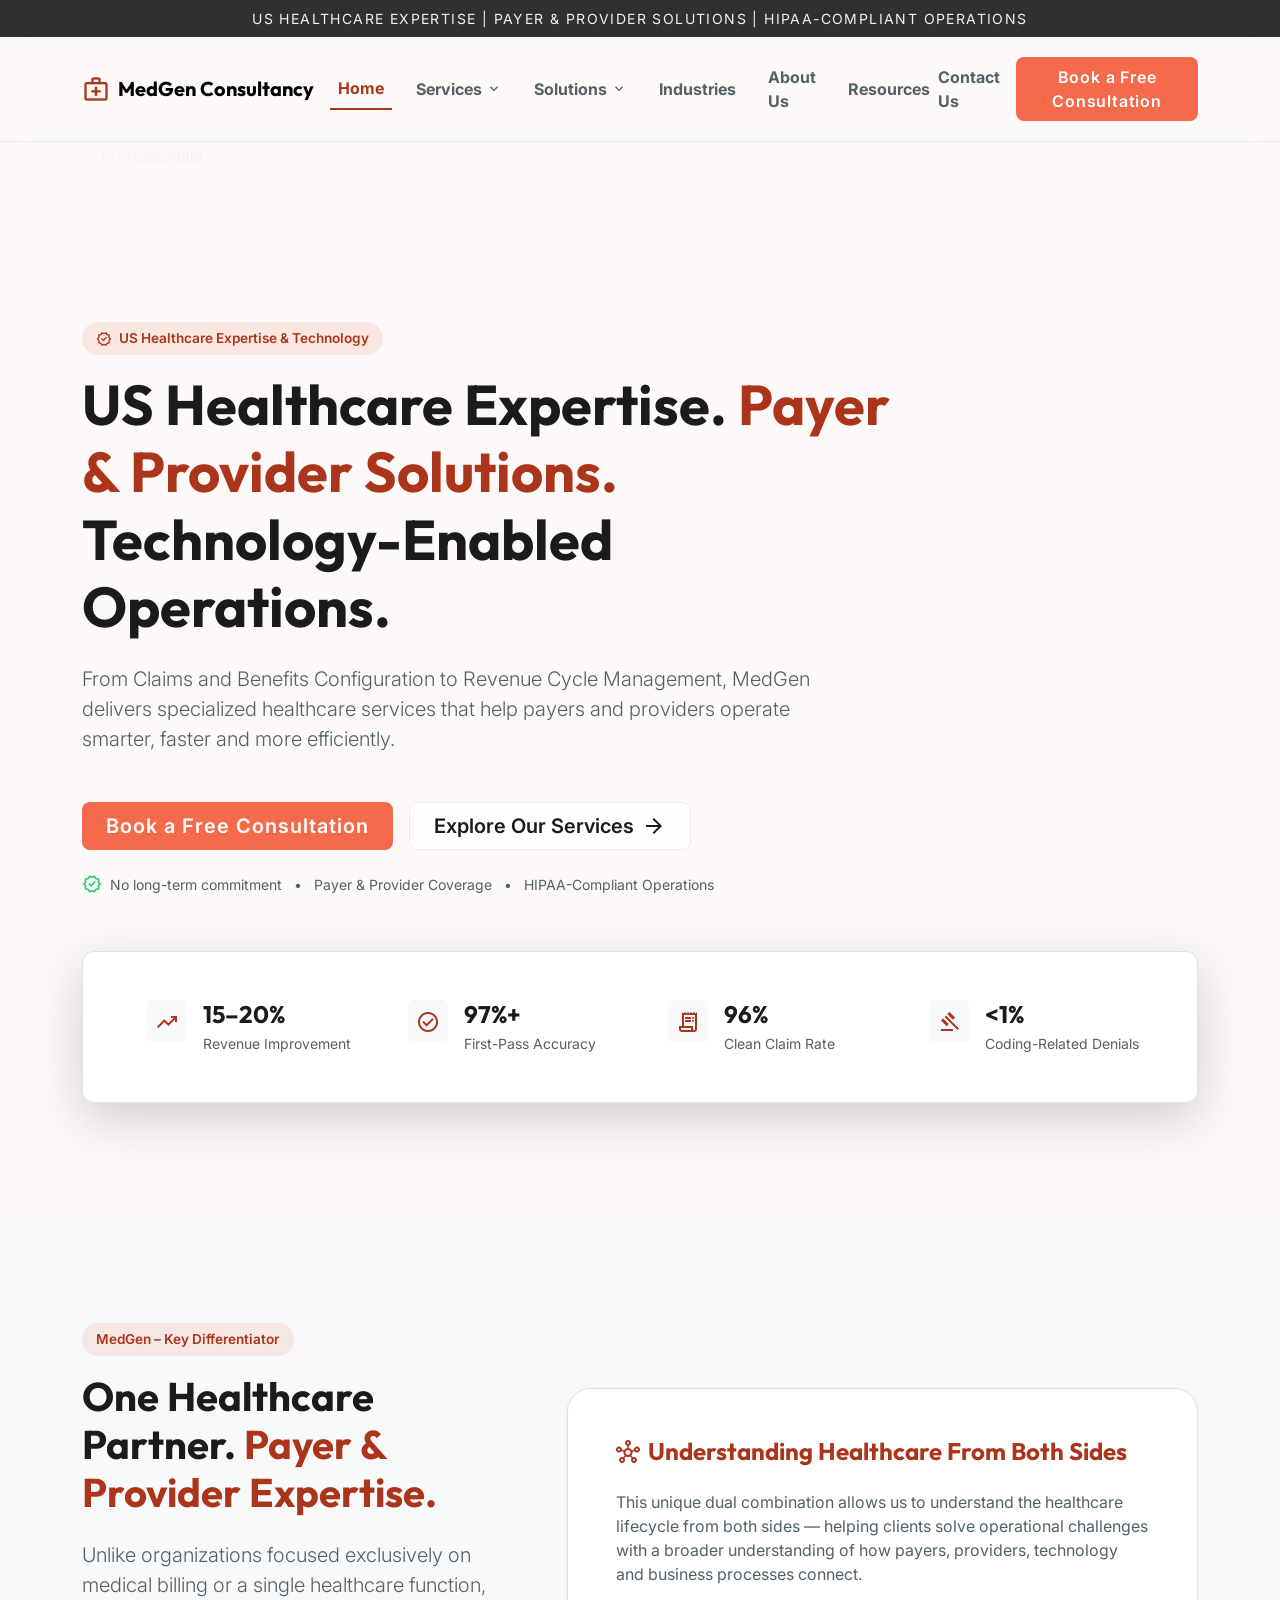
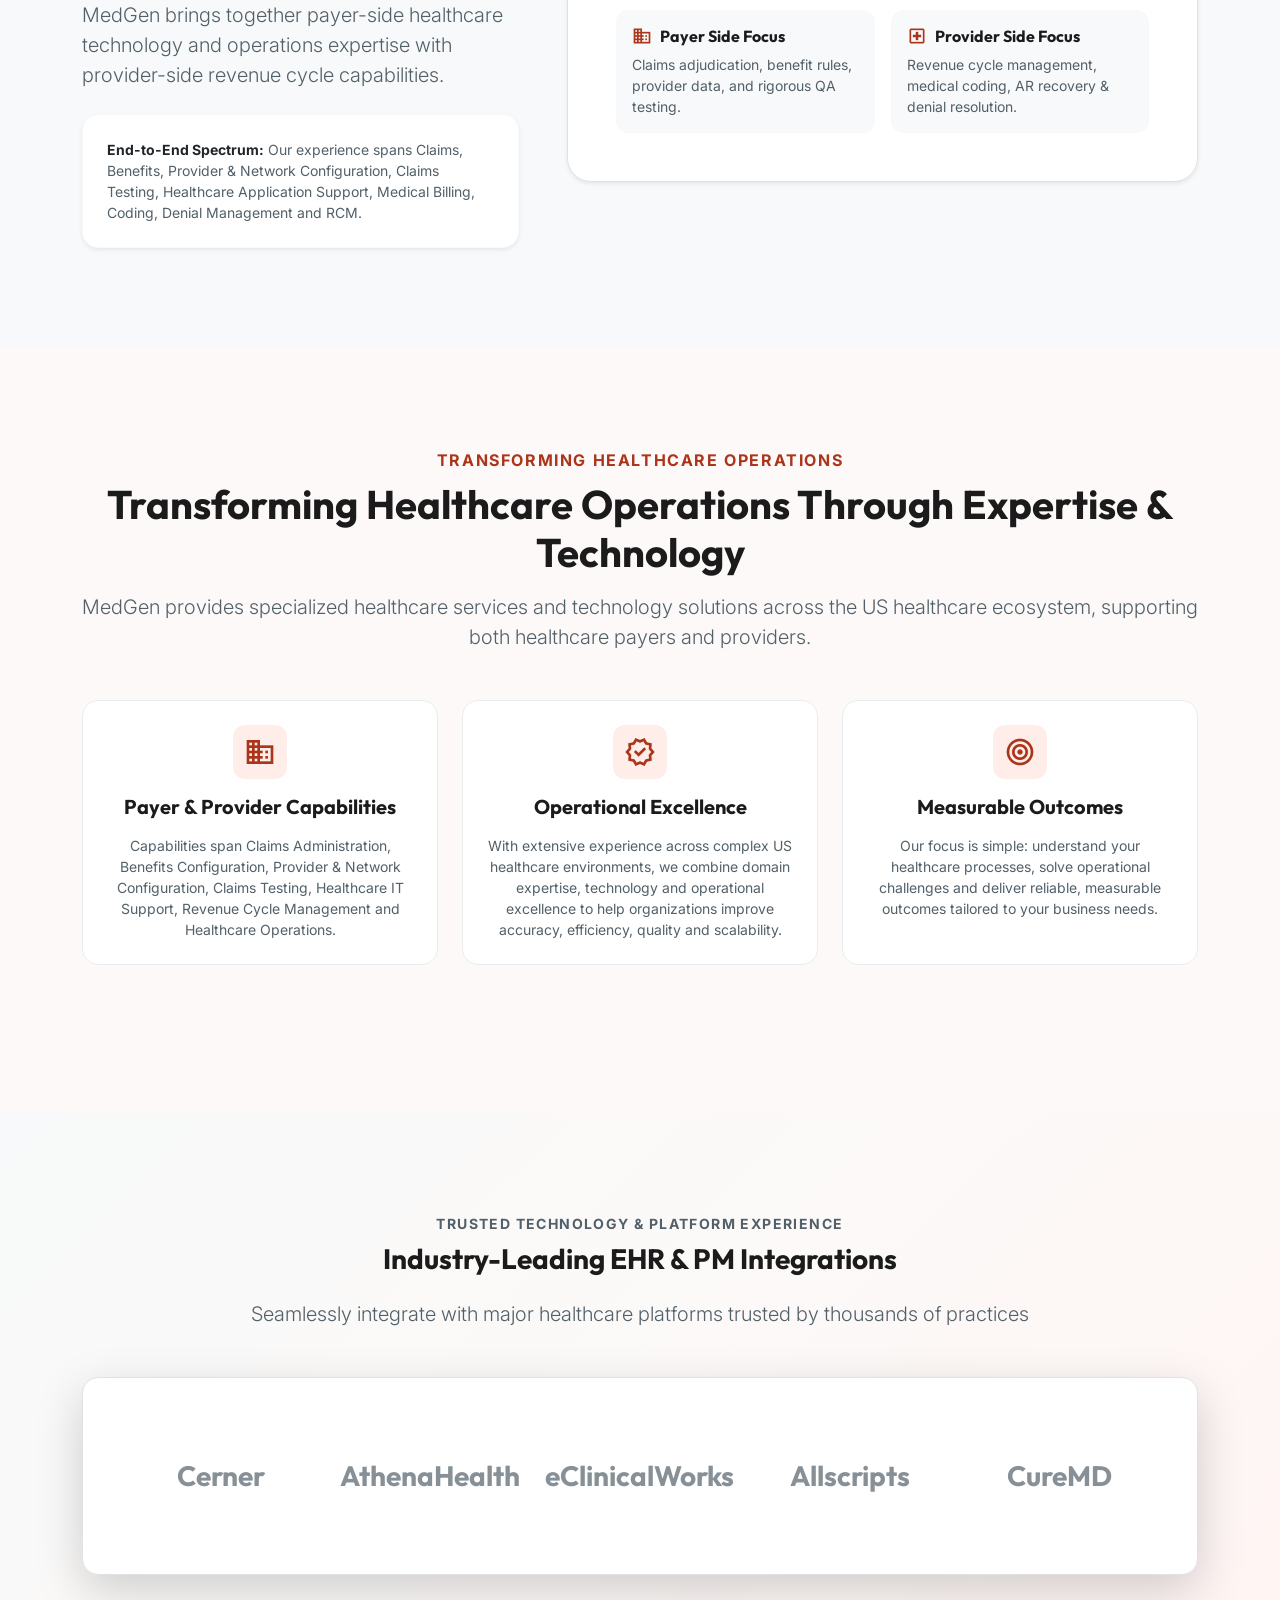
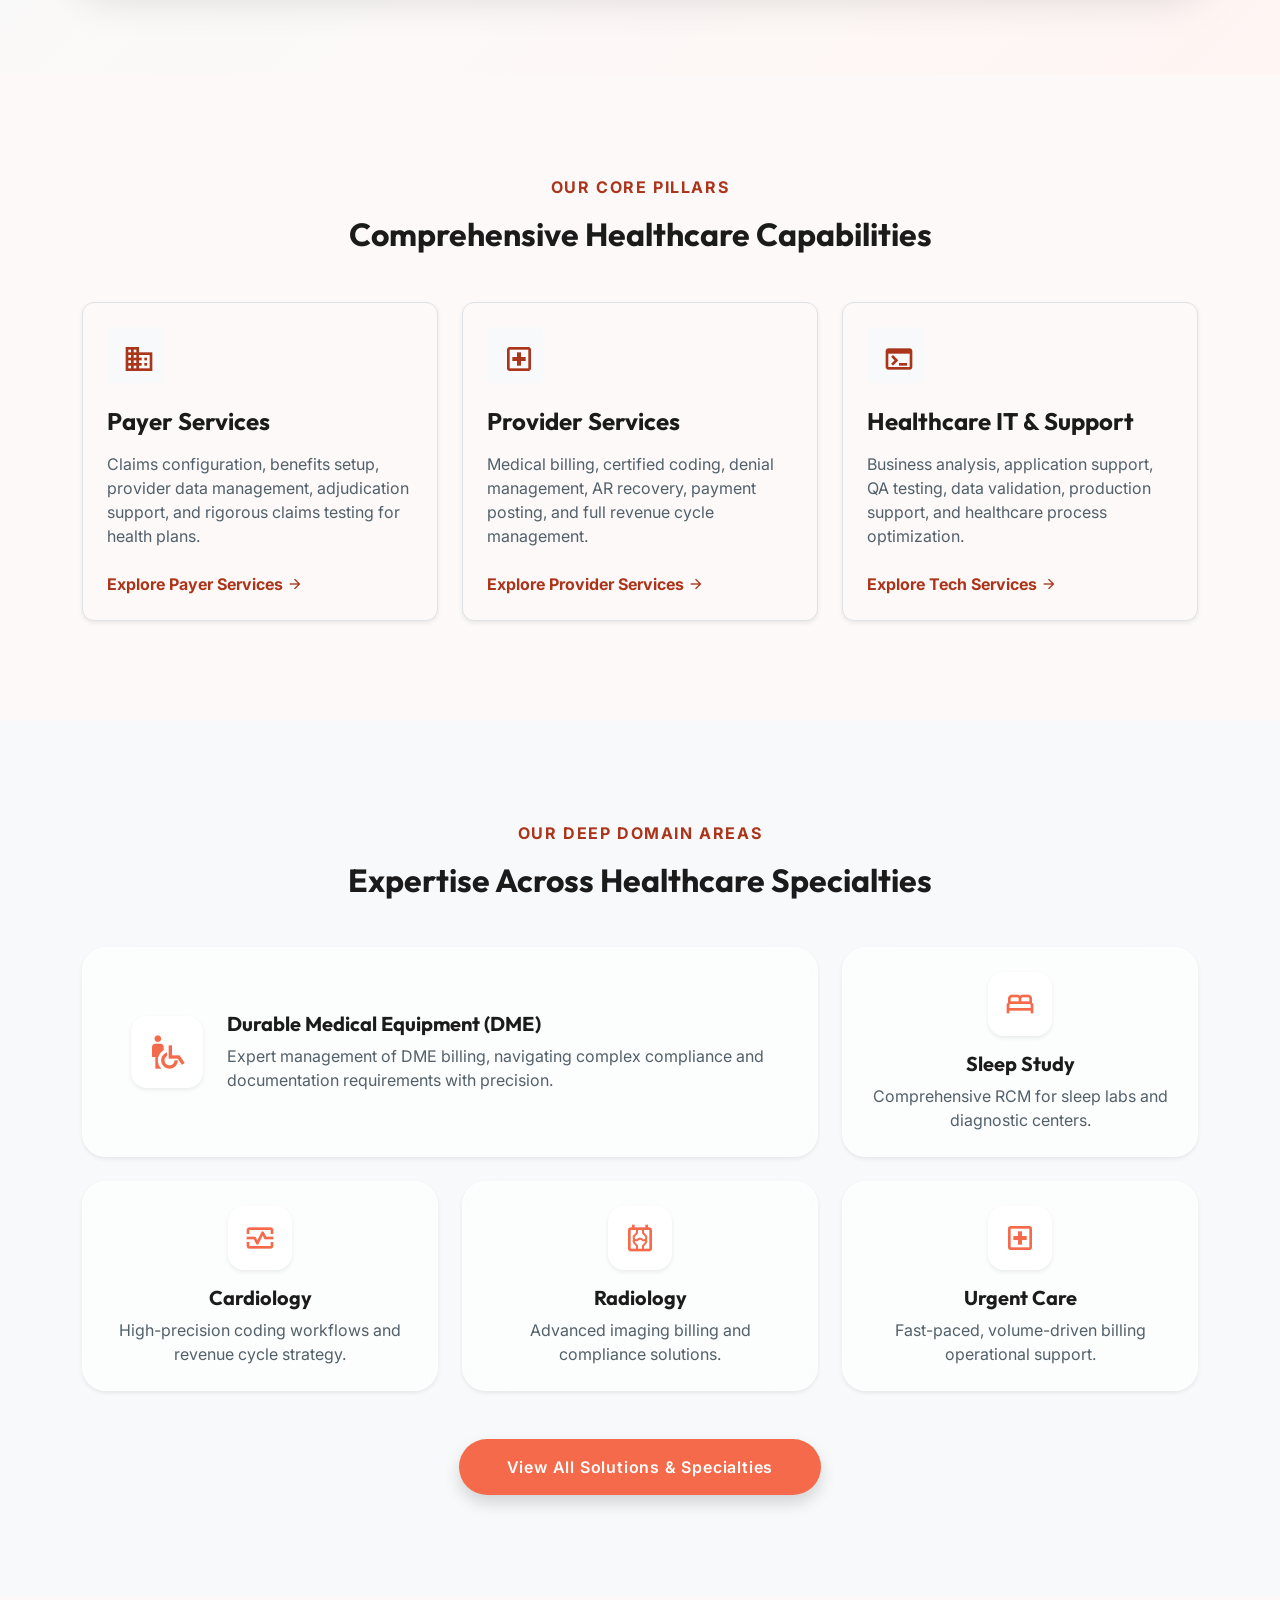
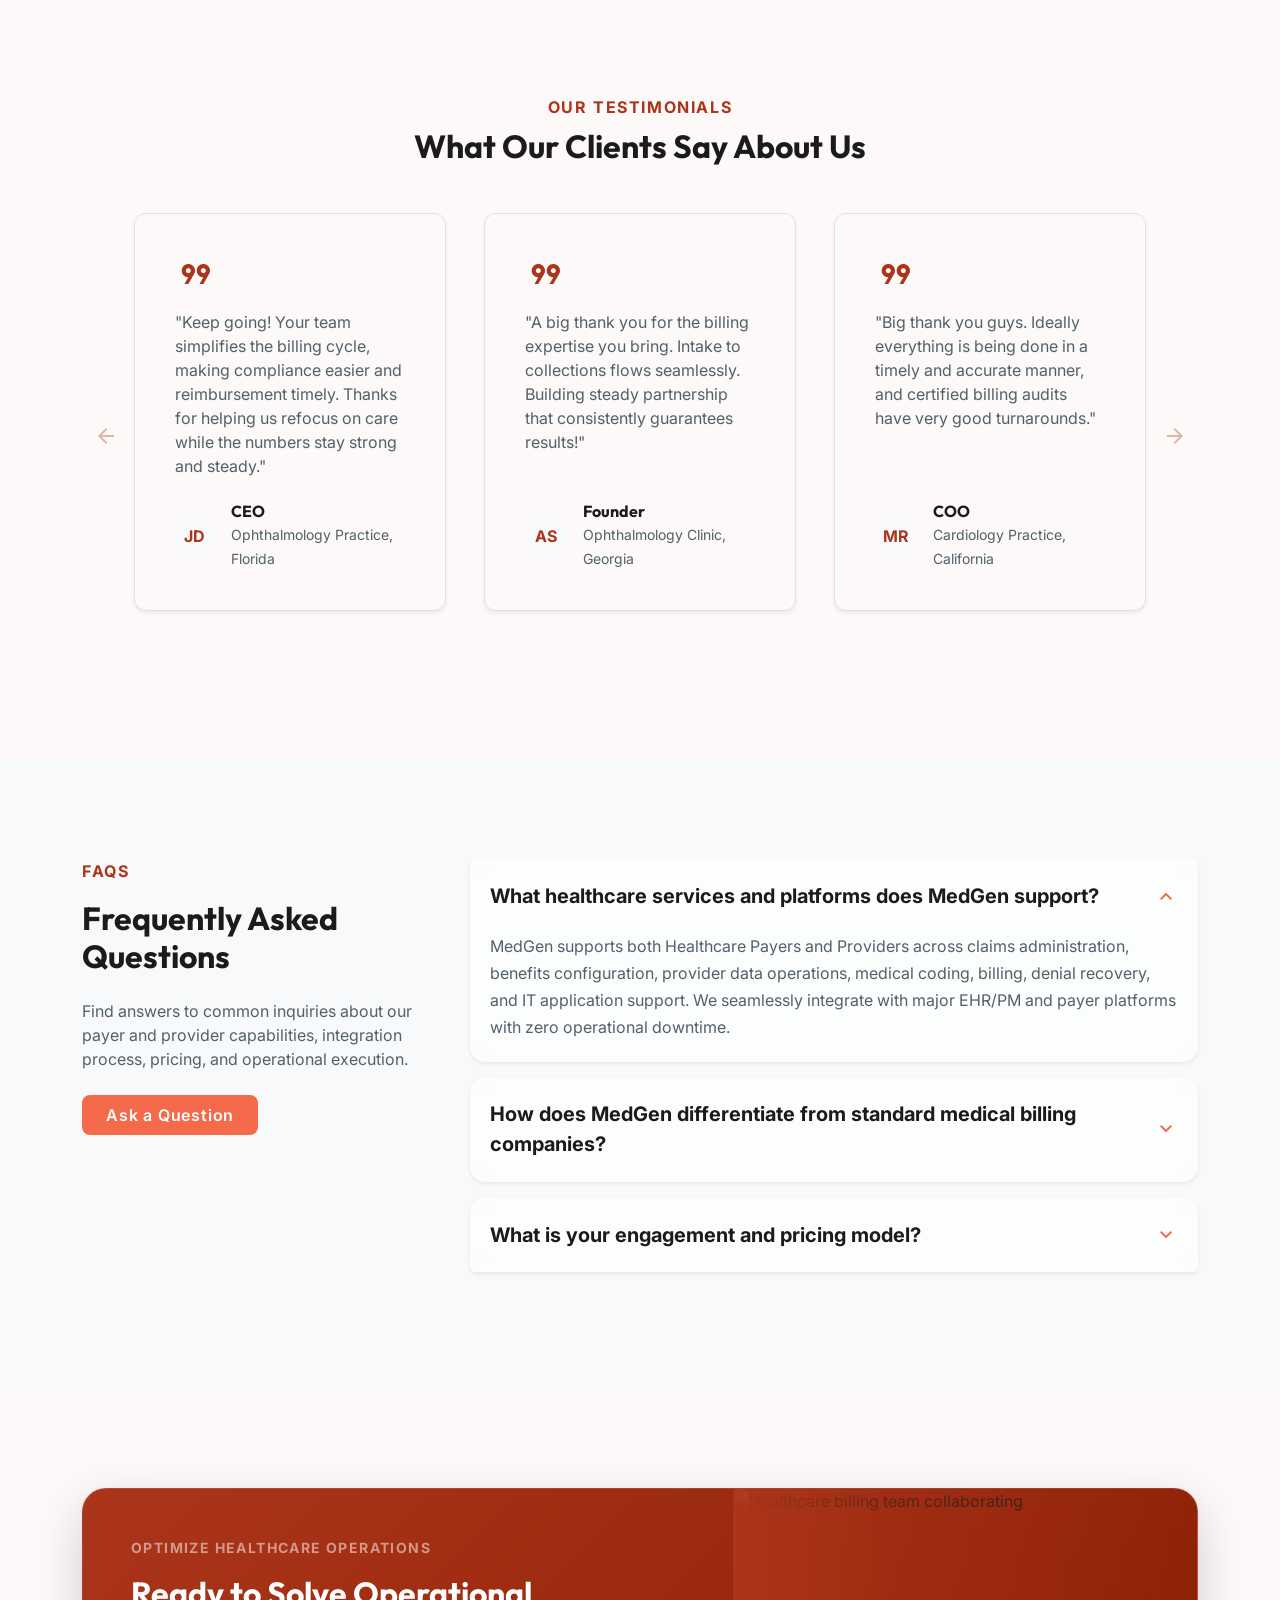
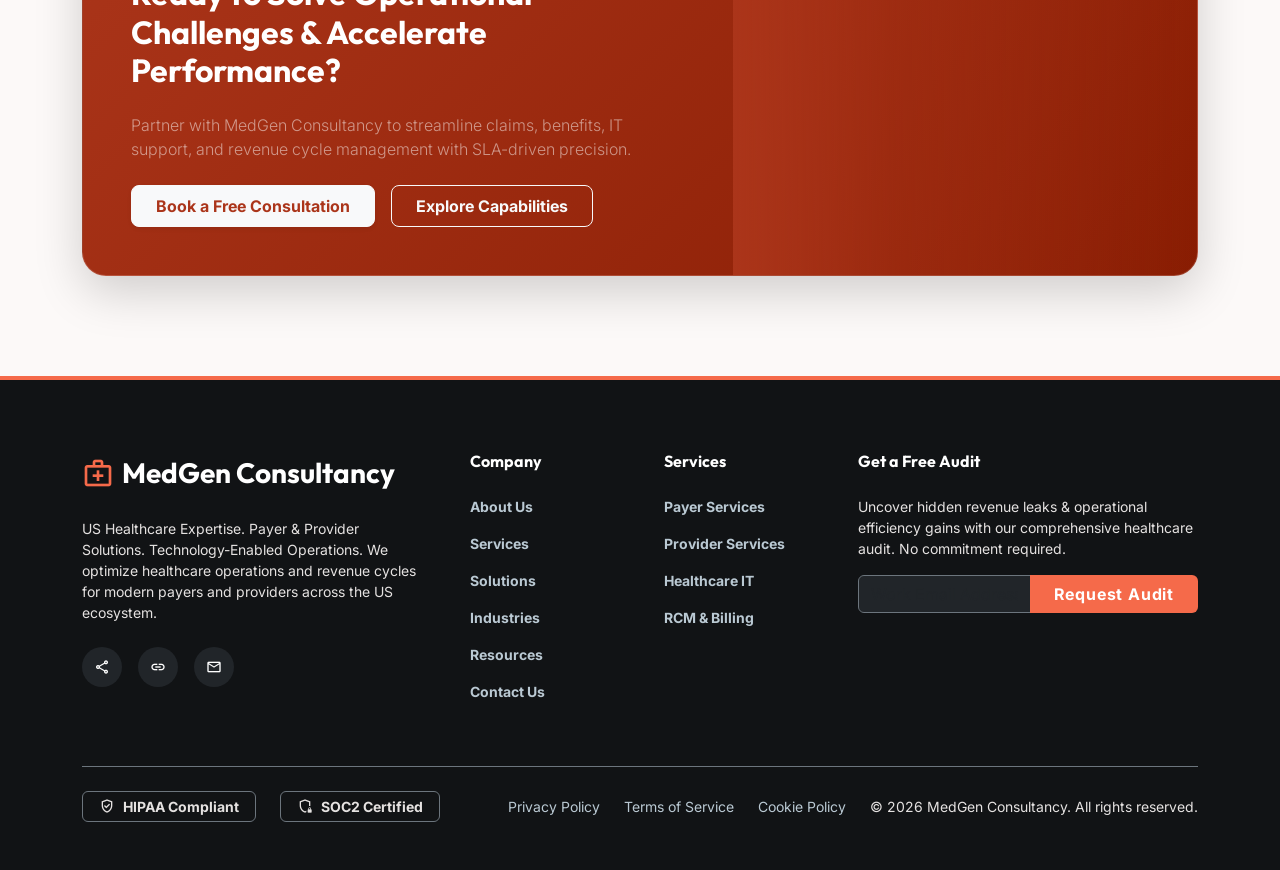
==== commit cccfcfde: "Added Pages" ====
--- a/index.html
+++ b/index.html
@@ -1,11 +1,11 @@
 <!DOCTYPE html>
-
-<html lang="en"><head>
+<html lang="en">
+<head>
 <meta charset="utf-8"/>
 <meta content="width=device-width, initial-scale=1.0" name="viewport"/>
-<title>Premium Medical Billing &amp; RCM</title>
+<title>MedGen Consultancy | US Healthcare Expertise &amp; Payer-Provider Solutions</title>
 <!-- Bootstrap 5 CSS -->
-<link crossorigin="anonymous" href="https://cdn.jsdelivr.net/npm/bootstrap@5.3.3/dist/css/bootstrap.min.css" integrity="sha384-QWTKZyjpPEjISv5WaRU9OFeRpok6YctnYmDr5pNlyT2bRjXh0JMhjY6hW+ALEwIH" rel="stylesheet"/>
+<link crossorigin="anonymous" href="https://cdn.jsdelivr.net/npm/bootstrap@5.3.3/dist/css/bootstrap.min.css" rel="stylesheet"/>
 <!-- Google Fonts -->
 <link href="https://fonts.googleapis.com/css2?family=Outfit:wght@400;600;700&amp;family=Inter:wght@400;500;600&amp;display=swap" rel="stylesheet"/>
 <!-- Material Symbols -->
@@ -19,13 +19,13 @@
 <body>
 <!-- Announcement Bar -->
 <div class="announcement-bar bg-inverse-surface py-2 text-center small tracking-widest text-uppercase">
-        Trusted Medical Billing &amp; RCM Partner | HIPAA-Compliant | Results-Driven
-    </div>
+    US Healthcare Expertise | Payer &amp; Provider Solutions | HIPAA-Compliant Operations
+</div>
 
 <!-- Offcanvas Mobile Menu -->
 <div aria-labelledby="mobileNavLabel" class="offcanvas offcanvas-end offcanvas-menu" id="mobileNavOffcanvas" tabindex="-1">
   <div class="offcanvas-header">
-    <a class="navbar-brand font-heading fw-bold d-flex align-items-center gap-2 mb-0" href="#">
+    <a class="navbar-brand font-heading fw-bold d-flex align-items-center gap-2 mb-0" href="index.html">
       <span class="material-symbols-outlined text-primary-theme fs-3">medical_services</span>
       MedGen Consultancy
     </a>
@@ -33,18 +33,17 @@
   </div>
   <div class="offcanvas-body">
     <ul class="navbar-nav gap-1">
-      <li class="nav-item"><a class="nav-link mobile-nav-link text-primary-theme" href="#">Home</a></li>
+      <li class="nav-item"><a class="nav-link mobile-nav-link text-primary-theme" href="index.html">Home</a></li>
       <li class="nav-item">
         <button class="nav-link mobile-nav-link mobile-accordion-toggle" type="button" aria-expanded="false" data-target="servicesMobileMenu">
           <span>Services</span>
           <span class="material-symbols-outlined fs-6">expand_more</span>
         </button>
         <div class="mobile-submenu" id="servicesMobileMenu" hidden>
-          <a href="#">Eligibility Verification</a>
-          <a href="#">Medical Coding</a>
-          <a href="#">Claims Submission</a>
-          <a href="#">Denial Management</a>
-          <a href="#">AR Recovery</a>
+          <a href="services.html#payer-services">Payer Services</a>
+          <a href="services.html#provider-services">Provider Services</a>
+          <a href="services.html#tech-services">Healthcare Technology Services</a>
+          <a href="services.html">All Services</a>
         </div>
       </li>
       <li class="nav-item">
@@ -53,21 +52,26 @@
           <span class="material-symbols-outlined fs-6">expand_more</span>
         </button>
         <div class="mobile-submenu" id="solutionsMobileMenu" hidden>
-          <a href="#">Physician Practices</a>
-          <a href="#">Hospitals &amp; Health Systems</a>
-          <a href="#">Urgent Care</a>
-          <a href="#">Cardiology</a>
-          <a href="#">Radiology</a>
+          <a href="solutions.html#claims">Claims</a>
+          <a href="solutions.html#benefits">Benefits</a>
+          <a href="solutions.html#provider-network">Provider &amp; Network</a>
+          <a href="solutions.html#testing-qa">Testing &amp; QA</a>
+          <a href="solutions.html#healthcare-it">Healthcare IT</a>
+          <a href="solutions.html#rcm">RCM</a>
+          <a href="solutions.html#data-analytics">Data &amp; Analytics</a>
+          <a href="solutions.html#managed-services">Managed Services</a>
+          <a href="solutions.html">All Solutions</a>
         </div>
       </li>
-      <li class="nav-item"><a class="nav-link mobile-nav-link" href="#">Industries</a></li>
-      <li class="nav-item"><a class="nav-link mobile-nav-link" href="#">About Us</a></li>
-      <li class="nav-item"><a class="nav-link mobile-nav-link" href="#">Resources</a></li>
+      <li class="nav-item"><a class="nav-link mobile-nav-link" href="industries.html">Industries</a></li>
+      <li class="nav-item"><a class="nav-link mobile-nav-link" href="about.html">About Us</a></li>
+      <li class="nav-item"><a class="nav-link mobile-nav-link" href="resources.html">Resources</a></li>
+      <li class="nav-item"><a class="nav-link mobile-nav-link" href="contact.html">Contact Us</a></li>
     </ul>
 
     <div class="d-grid gap-2 mt-4">
-      <a class="btn btn-primary-theme rounded-3 py-2" href="#">Book a Free Consultation</a>
-      <a class="btn btn-outline-theme rounded-3 py-2" href="#">Contact Us</a>
+      <a class="btn btn-primary-theme rounded-3 py-2" href="contact.html">Book a Free Consultation</a>
+      <a class="btn btn-outline-theme rounded-3 py-2" href="contact.html">Contact Us</a>
     </div>
   </div>
 </div>
@@ -76,10 +80,10 @@
 <header class="navbar navbar-expand-lg navbar-glass">
 <div class="container-xl">
 <!-- Logo -->
-<a class="navbar-brand font-heading fw-bold d-flex align-items-center gap-2" href="#">
+<a class="navbar-brand font-heading fw-bold d-flex align-items-center gap-2" href="index.html">
 <span class="material-symbols-outlined text-primary-theme fs-3">medical_services</span>
-                MedGen Consultancy
-            </a>
+MedGen Consultancy
+</a>
 
 <!-- Mobile Toggle -->
 <button aria-controls="mobileNavOffcanvas" aria-label="Open menu" class="navbar-toggler border-0 d-lg-none" data-bs-target="#mobileNavOffcanvas" data-bs-toggle="offcanvas" type="button">
@@ -90,134 +94,164 @@
 <div class="collapse navbar-collapse justify-content-center d-none d-lg-flex" id="mainNav">
 <ul class="navbar-nav align-items-center gap-3">
 <li class="nav-item">
-<a class="nav-link text-primary-theme fw-bold border-bottom border-2 border-primary" href="#">Home</a>
+<a class="nav-link text-primary-theme fw-bold active-nav" href="index.html">Home</a>
 </li>
 <!-- Services Mega Menu -->
 <li class="nav-item mega-menu-wrapper h-100 d-flex align-items-center">
-<a class="nav-link text-secondary-theme fw-bold d-flex align-items-center gap-1" href="#">
-                            Services <span class="material-symbols-outlined fs-6">expand_more</span>
+<a class="nav-link text-secondary-theme fw-bold d-flex align-items-center gap-1" href="services.html">
+Services <span class="material-symbols-outlined fs-6">expand_more</span>
 </a>
 <div class="mega-menu-content text-start">
-<div class="p-5">
+<div class="p-4">
 <div class="row g-4">
 <div class="col-4">
-<h6 class="fw-bold mb-4 d-flex align-items-center gap-2">
-<span class="material-symbols-outlined" style="color: var(--theme-primary-container);">receipt_long</span> Core RCM
-                                        </h6>
-<ul class="list-unstyled d-flex flex-column gap-2">
-<li><a class="text-decoration-none text-secondary-theme" href="#"><span class="me-2">•</span> Eligibility Verification</a></li>
-<li><a class="text-decoration-none text-secondary-theme" href="#"><span class="me-2">•</span> Medical Coding</a></li>
-<li><a class="text-decoration-none text-secondary-theme" href="#"><span class="me-2">•</span> Claims Submission</a></li>
+<h6 class="fw-bold mb-3 d-flex align-items-center gap-2 text-primary-theme">
+<span class="material-symbols-outlined fs-5">domain</span> Payer Services
+</h6>
+<ul class="list-unstyled d-flex flex-column gap-2 small">
+<li><a class="text-decoration-none text-secondary-theme" href="services.html#payer-services"><span class="me-2">•</span> Claims &amp; Adjudication</a></li>
+<li><a class="text-decoration-none text-secondary-theme" href="services.html#payer-services"><span class="me-2">•</span> Benefits Configuration</a></li>
+<li><a class="text-decoration-none text-secondary-theme" href="services.html#payer-services"><span class="me-2">•</span> Provider &amp; Network Config</a></li>
+<li><a class="text-decoration-none text-secondary-theme" href="services.html#payer-services"><span class="me-2">•</span> Claims Testing &amp; Validation</a></li>
+<li><a class="text-decoration-none text-secondary-theme" href="services.html#payer-services"><span class="me-2">•</span> Payer Operations</a></li>
 </ul>
 </div>
 <div class="col-4">
-<h6 class="fw-bold mb-4 d-flex align-items-center gap-2">
-<span class="material-symbols-outlined" style="color: var(--theme-primary-container);">account_balance_wallet</span> Denial &amp; AR
-                                        </h6>
-<ul class="list-unstyled d-flex flex-column gap-2">
-<li><a class="text-decoration-none text-secondary-theme" href="#"><span class="me-2">•</span> Denial Management</a></li>
-<li><a class="text-decoration-none text-secondary-theme" href="#"><span class="me-2">•</span> AR Recovery</a></li>
-<li><a class="text-decoration-none text-secondary-theme" href="#"><span class="me-2">•</span> Patient Collections</a></li>
+<h6 class="fw-bold mb-3 d-flex align-items-center gap-2 text-primary-theme">
+<span class="material-symbols-outlined fs-5">local_hospital</span> Provider Services
+</h6>
+<ul class="list-unstyled d-flex flex-column gap-2 small">
+<li><a class="text-decoration-none text-secondary-theme" href="services.html#provider-services"><span class="me-2">•</span> Medical Billing &amp; Coding</a></li>
+<li><a class="text-decoration-none text-secondary-theme" href="services.html#provider-services"><span class="me-2">•</span> Claims Submission</a></li>
+<li><a class="text-decoration-none text-secondary-theme" href="services.html#provider-services"><span class="me-2">•</span> Denial Management</a></li>
+<li><a class="text-decoration-none text-secondary-theme" href="services.html#provider-services"><span class="me-2">•</span> AR &amp; Payment Posting</a></li>
+<li><a class="text-decoration-none text-secondary-theme" href="services.html#provider-services"><span class="me-2">•</span> Credentialing &amp; RCM</a></li>
 </ul>
 </div>
 <div class="col-4">
-<h6 class="fw-bold mb-4 d-flex align-items-center gap-2">
-<span class="material-symbols-outlined" style="color: var(--theme-primary-container);">lightbulb</span> Consulting
-                                        </h6>
-<ul class="list-unstyled d-flex flex-column gap-2">
-<li><a class="text-decoration-none text-secondary-theme" href="#"><span class="me-2">•</span> Practice Audit</a></li>
-<li><a class="text-decoration-none text-secondary-theme" href="#"><span class="me-2">•</span> Credentialing</a></li>
-<li><a class="text-decoration-none text-secondary-theme" href="#"><span class="me-2">•</span> Workflow Optimization</a></li>
+<h6 class="fw-bold mb-3 d-flex align-items-center gap-2 text-primary-theme">
+<span class="material-symbols-outlined fs-5">terminal</span> Technology Services
+</h6>
+<ul class="list-unstyled d-flex flex-column gap-2 small">
+<li><a class="text-decoration-none text-secondary-theme" href="services.html#tech-services"><span class="me-2">•</span> Business Analysis</a></li>
+<li><a class="text-decoration-none text-secondary-theme" href="services.html#tech-services"><span class="me-2">•</span> Application Support</a></li>
+<li><a class="text-decoration-none text-secondary-theme" href="services.html#tech-services"><span class="me-2">•</span> QA &amp; Testing</a></li>
+<li><a class="text-decoration-none text-secondary-theme" href="services.html#tech-services"><span class="me-2">•</span> Data Validation</a></li>
+<li><a class="text-decoration-none text-secondary-theme" href="services.html#tech-services"><span class="me-2">•</span> Process Optimization</a></li>
 </ul>
 </div>
 </div>
 </div>
 <div class="bg-surface-muted p-3 text-center border-top border-light">
-<a class="text-decoration-none fw-bold d-flex justify-content-center align-items-center gap-2" href="#" style="color: var(--theme-primary-container);">
-                                    Explore All Services <span class="material-symbols-outlined fs-6">arrow_forward</span>
+<a class="text-decoration-none fw-bold d-flex justify-content-center align-items-center gap-2" href="services.html" style="color: var(--theme-primary-container);">
+Explore All Services <span class="material-symbols-outlined fs-6">arrow_forward</span>
 </a>
 </div>
 </div>
 </li>
 <!-- Solutions Mega Menu -->
 <li class="nav-item mega-menu-wrapper h-100 d-flex align-items-center">
-<a class="nav-link text-secondary-theme fw-bold d-flex align-items-center gap-1" href="#">
-                            Solutions <span class="material-symbols-outlined fs-6">expand_more</span>
-</a>
-<div class="mega-menu-content mega-menu-solutions text-start">
-<div class="p-5">
+<a class="nav-link text-secondary-theme fw-bold d-flex align-items-center gap-1" href="solutions.html">
+Solutions <span class="material-symbols-outlined fs-6">expand_more</span>
+</a>
+<div class="mega-menu-content mega-menu-solutions text-start" style="width: 780px;">
+<div class="p-4">
 <div class="row g-4">
-<div class="col-6">
-<h6 class="fw-bold mb-4 d-flex align-items-center gap-2">
-<span class="material-symbols-outlined" style="color: var(--theme-primary-container);">local_hospital</span> By Practice Type
-                                        </h6>
-<ul class="list-unstyled d-flex flex-column gap-2">
-<li><a class="text-decoration-none text-secondary-theme" href="#"><span class="me-2">•</span> Physician Practices</a></li>
-<li><a class="text-decoration-none text-secondary-theme" href="#"><span class="me-2">•</span> Hospitals &amp; Health Systems</a></li>
-<li><a class="text-decoration-none text-secondary-theme" href="#"><span class="me-2">•</span> Ambulatory Surgery Centers</a></li>
-<li><a class="text-decoration-none text-secondary-theme" href="#"><span class="me-2">•</span> Urgent Care Centers</a></li>
-</ul>
-</div>
-<div class="col-6">
-<div class="bg-surface-muted rounded p-4 border h-100 d-flex flex-column justify-content-center">
-<h5 class="font-heading mb-2">Specialty Focus</h5>
-<p class="small text-secondary-theme mb-3">We offer tailored RCM solutions designed for the unique billing requirements of over 35 medical specialties.</p>
-<a class="btn btn-primary-theme btn-sm py-2" href="#">View All Specialties</a>
-</div>
-</div>
-</div>
+<div class="col-4">
+<h6 class="fw-bold mb-3 d-flex align-items-center gap-2 text-primary-theme">
+<span class="material-symbols-outlined fs-5">shield</span> Payer Solutions
+</h6>
+<ul class="list-unstyled d-flex flex-column gap-2 small">
+<li><a class="text-decoration-none text-secondary-theme" href="solutions.html#claims"><span class="me-2">•</span> Claims Administration</a></li>
+<li><a class="text-decoration-none text-secondary-theme" href="solutions.html#benefits"><span class="me-2">•</span> Benefits Configuration</a></li>
+<li><a class="text-decoration-none text-secondary-theme" href="solutions.html#provider-network"><span class="me-2">•</span> Provider &amp; Network</a></li>
+<li><a class="text-decoration-none text-secondary-theme" href="solutions.html#testing-qa"><span class="me-2">•</span> Claims Testing &amp; QA</a></li>
+</ul>
+</div>
+<div class="col-4">
+<h6 class="fw-bold mb-3 d-flex align-items-center gap-2 text-primary-theme">
+<span class="material-symbols-outlined fs-5">medication</span> Provider Solutions
+</h6>
+<ul class="list-unstyled d-flex flex-column gap-2 small">
+<li><a class="text-decoration-none text-secondary-theme" href="solutions.html#rcm"><span class="me-2">•</span> Revenue Cycle Management</a></li>
+<li><a class="text-decoration-none text-secondary-theme" href="solutions.html#rcm"><span class="me-2">•</span> Medical Billing &amp; Coding</a></li>
+<li><a class="text-decoration-none text-secondary-theme" href="solutions.html#rcm"><span class="me-2">•</span> Claims &amp; Denial Management</a></li>
+<li><a class="text-decoration-none text-secondary-theme" href="solutions.html#managed-services"><span class="me-2">•</span> Practice Support</a></li>
+</ul>
+</div>
+<div class="col-4">
+<h6 class="fw-bold mb-3 d-flex align-items-center gap-2 text-primary-theme">
+<span class="material-symbols-outlined fs-5">memory</span> Tech &amp; Digital
+</h6>
+<ul class="list-unstyled d-flex flex-column gap-2 small">
+<li><a class="text-decoration-none text-secondary-theme" href="solutions.html#healthcare-it"><span class="me-2">•</span> Healthcare IT &amp; App Support</a></li>
+<li><a class="text-decoration-none text-secondary-theme" href="solutions.html#data-analytics"><span class="me-2">•</span> Data &amp; Analytics</a></li>
+<li><a class="text-decoration-none text-secondary-theme" href="solutions.html#healthcare-it"><span class="me-2">•</span> Process Automation</a></li>
+<li><a class="text-decoration-none text-secondary-theme" href="solutions.html#managed-services"><span class="me-2">•</span> Managed Operations</a></li>
+</ul>
+</div>
+</div>
+</div>
+<div class="bg-surface-muted p-3 text-center border-top border-light">
+<a class="text-decoration-none fw-bold d-flex justify-content-center align-items-center gap-2" href="solutions.html" style="color: var(--theme-primary-container);">
+Explore All Solutions <span class="material-symbols-outlined fs-6">arrow_forward</span>
+</a>
 </div>
 </div>
 </li>
-<li class="nav-item"><a class="nav-link text-secondary-theme fw-bold" href="#">Industries</a></li>
-<li class="nav-item"><a class="nav-link text-secondary-theme fw-bold" href="#">About Us</a></li>
-<li class="nav-item"><a class="nav-link text-secondary-theme fw-bold" href="#">Resources</a></li>
+<li class="nav-item"><a class="nav-link text-secondary-theme fw-bold" href="industries.html">Industries</a></li>
+<li class="nav-item"><a class="nav-link text-secondary-theme fw-bold" href="about.html">About Us</a></li>
+<li class="nav-item"><a class="nav-link text-secondary-theme fw-bold" href="resources.html">Resources</a></li>
 </ul>
 </div>
 <!-- Actions -->
 <div class="d-none d-lg-flex align-items-center gap-3">
-<a class="text-decoration-none text-secondary-theme fw-bold" href="#">Contact Us</a>
-<a class="btn btn-primary-theme rounded-3 px-4 py-2" href="#">Book a Free Consultation</a>
+<a class="text-decoration-none text-secondary-theme fw-bold" href="contact.html">Contact Us</a>
+<a class="btn btn-primary-theme rounded-3 px-4 py-2" href="contact.html">Book a Free Consultation</a>
 </div>
 </div>
 </header>
+
 <!-- Hero Section -->
 <section class="hero-section">
 <div class="hero-bg">
 <div class="hero-gradient"></div>
-<img alt="Healthcare Professionals" src="https://lh3.googleusercontent.com/aida-public/[base64]w1920-h1080-rw" loading="lazy" decoding="async"/>
+<img alt="Healthcare Professionals" decoding="async" loading="lazy" src="https://lh3.googleusercontent.com/aida-public/[base64]w1920-h1080-rw"/>
 </div>
 <div class="container-xl hero-content">
 <div class="row">
-<div class="col-lg-8">
-<p class="text-primary-theme fw-bold text-uppercase tracking-widest small mb-3" data-aos="fade-up" data-aos-delay="100">Revenue Cycle Management</p>
-<h1 class="display-3 font-heading fw-bold mb-4" data-aos="fade-up" data-aos-delay="200">
-                        Transform Your Medical Billing Into a <span class="text-primary-theme">Growth Engine</span>
+<div class="col-lg-9">
+<span class="badge-theme-light mb-3" data-aos="fade-up" data-aos-delay="100">
+<span class="material-symbols-outlined fs-6">verified</span> US Healthcare Expertise &amp; Technology
+</span>
+<h1 class="display-4 font-heading fw-bold mb-4" data-aos="fade-up" data-aos-delay="200">
+    US Healthcare Expertise. <span class="text-primary-theme">Payer &amp; Provider Solutions.</span> Technology-Enabled Operations.
 </h1>
-<p class="lead text-secondary-theme mb-5 col-lg-10" data-aos="fade-up" data-aos-delay="300">
-                        Optimize your revenue cycle operations. We help healthcare providers improve reimbursement rates, significantly reduce claim denials, and streamline financial workflows for better bottom-line performance.
-                    </p>
+<p class="lead text-secondary-theme mb-5 col-lg-11" data-aos="fade-up" data-aos-delay="300">
+    From Claims and Benefits Configuration to Revenue Cycle Management, MedGen delivers specialized healthcare services that help payers and providers operate smarter, faster and more efficiently.
+</p>
 <div class="d-flex flex-column flex-sm-row gap-3 mb-4" data-aos="fade-up" data-aos-delay="400">
-<a class="btn btn-primary-theme btn-lg px-4 rounded-3 d-inline-flex align-items-center justify-content-center" href="#">
-                            Book a Free Consultation
-                        </a>
-<a class="btn btn-outline-theme btn-lg px-4 rounded-3 d-inline-flex align-items-center justify-content-center" href="#">
-                            Explore Our Services 
-                            <span class="material-symbols-outlined ms-2">arrow_forward</span>
+<a class="btn btn-primary-theme btn-lg px-4 rounded-3 d-inline-flex align-items-center justify-content-center" href="contact.html">
+    Book a Free Consultation
+</a>
+<a class="btn btn-outline-theme btn-lg px-4 rounded-3 d-inline-flex align-items-center justify-content-center" href="services.html">
+    Explore Our Services 
+    <span class="material-symbols-outlined ms-2">arrow_forward</span>
 </a>
 </div>
 <div class="d-flex align-items-center gap-2 small text-secondary-theme" data-aos="fade-up" data-aos-delay="500">
 <span class="material-symbols-outlined fs-5" style="color: var(--theme-stat-increase)">verified</span>
 <span>No long-term commitment</span>
 <span class="mx-1">•</span>
-<span>Free initial consultation</span>
+<span>Payer &amp; Provider Coverage</span>
 <span class="mx-1">•</span>
-<span>HIPAA-conscious processes</span>
-</div>
-</div>
-</div>
-</div>
-</section>
+<span>HIPAA-Compliant Operations</span>
+</div>
+</div>
+</div>
+</div>
+</section>
+
 <!-- Trust Metrics Floating Card -->
 <section class="container-xl position-relative mb-section" style="z-index: 3; margin-top: -4rem;">
 <div class="bg-white rounded-xl shadow-lg border p-4 p-md-5" data-aos="fade-up" data-aos-delay="200">
@@ -269,12 +303,103 @@
 </div>
 </div>
 </section>
+
+<!-- KEY DIFFERENTIATOR PROMINENT SECTION (Section 8) -->
+<section class="py-section bg-surface-muted position-relative">
+<div class="container-xl">
+<div class="row align-items-center g-5">
+<div class="col-lg-5" data-aos="fade-right">
+<span class="badge-theme-light mb-3">MedGen – Key Differentiator</span>
+<h2 class="display-6 font-heading mb-4">One Healthcare Partner. <span class="text-primary-theme">Payer &amp; Provider Expertise.</span></h2>
+<p class="lead text-secondary-theme mb-4">
+    Unlike organizations focused exclusively on medical billing or a single healthcare function, MedGen brings together payer-side healthcare technology and operations expertise with provider-side revenue cycle capabilities.
+</p>
+<div class="p-4 bg-white rounded-2xl shadow-sm border border-light">
+<p class="small text-secondary-theme mb-0">
+    <strong class="text-dark">End-to-End Spectrum:</strong> Our experience spans Claims, Benefits, Provider &amp; Network Configuration, Claims Testing, Healthcare Application Support, Medical Billing, Coding, Denial Management and RCM.
+</p>
+</div>
+</div>
+<div class="col-lg-7" data-aos="fade-left">
+<div class="bg-white p-4 p-md-5 rounded-3xl shadow-sm border">
+<h4 class="font-heading mb-4 text-primary-theme d-flex align-items-center gap-2">
+    <span class="material-symbols-outlined">hub</span> Understanding Healthcare From Both Sides
+</h4>
+<p class="text-secondary-theme mb-4 fs-6">
+    This unique dual combination allows us to understand the healthcare lifecycle from both sides — helping clients solve operational challenges with a broader understanding of how payers, providers, technology and business processes connect.
+</p>
+<div class="row g-3">
+<div class="col-md-6">
+<div class="p-3 bg-surface-muted rounded-xl">
+    <h6 class="fw-bold mb-2 d-flex align-items-center gap-2">
+        <span class="material-symbols-outlined text-primary-theme fs-5">domain</span> Payer Side Focus
+    </h6>
+    <p class="small text-secondary-theme mb-0">Claims adjudication, benefit rules, provider data, and rigorous QA testing.</p>
+</div>
+</div>
+<div class="col-md-6">
+<div class="p-3 bg-surface-muted rounded-xl">
+    <h6 class="fw-bold mb-2 d-flex align-items-center gap-2">
+        <span class="material-symbols-outlined text-primary-theme fs-5">local_hospital</span> Provider Side Focus
+    </h6>
+    <p class="small text-secondary-theme mb-0">Revenue cycle management, medical coding, AR recovery &amp; denial resolution.</p>
+</div>
+</div>
+</div>
+</div>
+</div>
+</div>
+</div>
+</section>
+
+<!-- HOME OVERVIEW SECTION (Section 1) -->
+<section class="py-section">
+<div class="container-xl">
+<div class="text-center mb-5 max-w-75 mx-auto" data-aos="fade-up">
+<p class="text-primary-theme fw-bold text-uppercase tracking-widest mb-2">Transforming Healthcare Operations</p>
+<h2 class="display-6 font-heading mb-3">Transforming Healthcare Operations Through Expertise &amp; Technology</h2>
+<p class="lead text-secondary-theme">
+    MedGen provides specialized healthcare services and technology solutions across the US healthcare ecosystem, supporting both healthcare payers and providers.
+</p>
+</div>
+<div class="row g-4 mb-5">
+<div class="col-md-4" data-aos="fade-up" data-aos-delay="100">
+<div class="service-card text-center p-4">
+<div class="icon-box-primary mx-auto mb-3">
+    <span class="material-symbols-outlined fs-2">domain</span>
+</div>
+<h4 class="fs-5 mb-3">Payer &amp; Provider Capabilities</h4>
+<p class="small text-secondary-theme mb-0">Capabilities span Claims Administration, Benefits Configuration, Provider &amp; Network Configuration, Claims Testing, Healthcare IT Support, Revenue Cycle Management and Healthcare Operations.</p>
+</div>
+</div>
+<div class="col-md-4" data-aos="fade-up" data-aos-delay="200">
+<div class="service-card text-center p-4">
+<div class="icon-box-primary mx-auto mb-3">
+    <span class="material-symbols-outlined fs-2">verified</span>
+</div>
+<h4 class="fs-5 mb-3">Operational Excellence</h4>
+<p class="small text-secondary-theme mb-0">With extensive experience across complex US healthcare environments, we combine domain expertise, technology and operational excellence to help organizations improve accuracy, efficiency, quality and scalability.</p>
+</div>
+</div>
+<div class="col-md-4" data-aos="fade-up" data-aos-delay="300">
+<div class="service-card text-center p-4">
+<div class="icon-box-primary mx-auto mb-3">
+    <span class="material-symbols-outlined fs-2">target</span>
+</div>
+<h4 class="fs-5 mb-3">Measurable Outcomes</h4>
+<p class="small text-secondary-theme mb-0">Our focus is simple: understand your healthcare processes, solve operational challenges and deliver reliable, measurable outcomes tailored to your business needs.</p>
+</div>
+</div>
+</div>
+</div>
+</section>
+
 <!-- Partner Logos -->
 <section class="py-section bg-gradient-premium border-0">
 <div class="container-xl">
 <div class="text-center mb-5" data-aos="fade-up">
 <p class="small fw-bold text-secondary-theme text-uppercase tracking-widest mb-2">Trusted Technology &amp; Platform Experience</p>
-<h3 class="display-7 font-heading mb-4">Industry-Leading EHR & PM Integrations</h3>
+<h3 class="display-7 font-heading mb-4">Industry-Leading EHR &amp; PM Integrations</h3>
 <p class="text-secondary-theme lead mb-4">Seamlessly integrate with major healthcare platforms trusted by thousands of practices</p>
 </div>
 <div class="premium-logos-container rounded-2xl p-lg-5 p-4 bg-white shadow-lg border" data-aos="fade-up" data-aos-delay="200">
@@ -292,169 +417,64 @@
 </div>
 </div>
 </section>
-<!-- Services Overview -->
+
+<!-- Services Overview Callouts -->
 <section class="py-section">
 <div class="container-xl">
 <div class="text-center mb-5 max-w-75 mx-auto" data-aos="fade-up">
-<p class="text-primary-theme fw-bold text-uppercase tracking-widest mb-3">What We Do</p>
-<h2 class="display-7 font-heading">We Simplify Revenue Cycle Management So You Can Focus on Patient Care</h2>
+<p class="text-primary-theme fw-bold text-uppercase tracking-widest mb-3">Our Core Pillars</p>
+<h2 class="display-7 font-heading">Comprehensive Healthcare Capabilities</h2>
 </div>
 <div class="row g-4">
-<!-- Card 1 -->
+<!-- Payer Services Card -->
+<div class="col-md-4" data-aos="fade-up" data-aos-delay="100">
+<div class="card h-100 rounded-xl border p-4 shadow-sm hover-lift">
+<div class="mb-4 text-primary-theme bg-light rounded p-3 d-inline-block" style="width: 56px; height: 56px; text-align:center;">
+<span class="material-symbols-outlined fs-2">domain</span>
+</div>
+<h3 class="fs-4 mb-3">Payer Services</h3>
+<p class="text-secondary-theme mb-4">Claims configuration, benefits setup, provider data management, adjudication support, and rigorous claims testing for health plans.</p>
+<a class="text-primary-theme fw-bold text-decoration-none mt-auto d-inline-flex align-items-center" href="services.html#payer-services">
+    Explore Payer Services <span class="material-symbols-outlined fs-6 ms-1">arrow_forward</span>
+</a>
+</div>
+</div>
+<!-- Provider Services Card -->
 <div class="col-md-4" data-aos="fade-up" data-aos-delay="200">
 <div class="card h-100 rounded-xl border p-4 shadow-sm hover-lift">
-<div class="mb-4 text-primary-theme bg-light rounded p-2 d-inline-block" style="width: 48px; height: 48px; text-align:center;">
-<span class="material-symbols-outlined fs-4 mt-1">support_agent</span>
-</div>
-<h3 class="fs-4 mb-3">Virtual Assistant</h3>
-<p class="text-secondary-theme mb-4">Dedicated virtual support to handle administrative overhead, appointment scheduling, and patient inquiries.</p>
-<a class="text-primary-theme fw-bold text-decoration-none mt-auto d-inline-flex align-items-center" href="#">
-                            Learn More <span class="material-symbols-outlined fs-6 ms-1">arrow_forward</span>
-</a>
-</div>
-</div>
-<!-- Card 2 -->
-<div class="col-md-8" data-aos="fade-up" data-aos-delay="300">
+<div class="mb-4 text-primary-theme bg-light rounded p-3 d-inline-block" style="width: 56px; height: 56px; text-align:center;">
+<span class="material-symbols-outlined fs-2">local_hospital</span>
+</div>
+<h3 class="fs-4 mb-3">Provider Services</h3>
+<p class="text-secondary-theme mb-4">Medical billing, certified coding, denial management, AR recovery, payment posting, and full revenue cycle management.</p>
+<a class="text-primary-theme fw-bold text-decoration-none mt-auto d-inline-flex align-items-center" href="services.html#provider-services">
+    Explore Provider Services <span class="material-symbols-outlined fs-6 ms-1">arrow_forward</span>
+</a>
+</div>
+</div>
+<!-- Tech Services Card -->
+<div class="col-md-4" data-aos="fade-up" data-aos-delay="300">
 <div class="card h-100 rounded-xl border p-4 shadow-sm hover-lift">
-<div class="mb-4 text-primary-theme bg-light rounded p-2 d-inline-block" style="width: 48px; height: 48px; text-align:center;">
-<span class="material-symbols-outlined fs-4 mt-1">support_agent</span>
-</div>
-<h3 class="fs-4 mb-3">What EHR and PM systems does MedGen Consultancy support?</h3>
-<p class="text-secondary-theme mb-4">We are platform-agnostic and integrate seamlessly with major EHR/PM systems including Athenahealth, eClinicalWorks, Epic, Cerner, Allscripts, and NextGen. Our team ensures a HIPAA-compliant data bridge with zero downtime for your practice.</p>
-<a class="text-primary-theme fw-bold text-decoration-none mt-auto d-inline-flex align-items-center" href="#">
-                            Learn More <span class="material-symbols-outlined fs-6 ms-1">arrow_forward</span>
-</a>
-</div>
-</div>
-<!-- Card 2 -->
-<!-- Card 3 -->
-<div class="col-md-6" data-aos="fade-up" data-aos-delay="400">
-<div class="card h-100 rounded-xl border p-4 shadow-sm hover-lift">
-<div class="mb-4 text-primary-theme bg-light rounded p-2 d-inline-block" style="width: 48px; height: 48px; text-align:center;">
-<span class="material-symbols-outlined fs-4 mt-1">fact_check</span>
-</div>
-<h3 class="fs-4 mb-3">Prior Authorization</h3>
-<p class="text-secondary-theme mb-4">Streamlined pre-authorization workflows to accelerate care delivery and secure reimbursement commitments.</p>
-<a class="text-primary-theme fw-bold text-decoration-none mt-auto d-inline-flex align-items-center" href="#">
-                            Learn More <span class="material-symbols-outlined fs-6 ms-1">arrow_forward</span>
-</a>
-</div>
-</div>
-<!-- Card 4 -->
-<div class="col-md-6" data-aos="fade-up" data-aos-delay="500">
-<div class="card h-100 rounded-xl border p-4 shadow-sm hover-lift">
-<div class="mb-4 text-primary-theme bg-light rounded p-2 d-inline-block" style="width: 48px; height: 48px; text-align:center;">
-<span class="material-symbols-outlined fs-4 mt-1">code</span>
-</div>
-<h3 class="fs-4 mb-3">Medical Coding</h3>
-<p class="text-secondary-theme mb-4">Certified coders ensuring precision, compliance, and optimized capture of services rendered.</p>
-<a class="text-primary-theme fw-bold text-decoration-none mt-auto d-inline-flex align-items-center" href="#">
-                            Learn More <span class="material-symbols-outlined fs-6 ms-1">arrow_forward</span>
-</a>
-</div>
-</div>
-</div>
-</div>
-</section>
-<!-- Why Choose Us / Specialities Bento -->
-<section class="py-section gradient-section text-white position-relative overflow-hidden">
-<div class="bg-grid-pattern position-absolute inset-0 opacity-25 w-100 h-100"></div>
-<div class="container-xl position-relative z-index-1">
-<div class="mb-5 text-start" style="max-width: 600px;">
-<p class="fw-bold text-uppercase tracking-widest mb-3" style="color: var(--theme-primary-fixed-dim);">Specialized Solutions</p>
-<h2 class="display-6 font-heading mb-3">Built Around Better Outcomes</h2>
-<p class="lead" style="color: rgba(255,255,255,0.9);">Partnering with us means tangible improvements to your financial health and operational efficiency through deep domain expertise.</p>
-</div>
-<div class="row g-4">
-<!-- Large Card -->
-<div class="col-md-6">
-<div class="glass-card rounded-2xl p-4 p-md-5 h-100 d-flex flex-column justify-content-between position-relative overflow-hidden hover-lift">
-<div class="position-relative z-index-1">
-<div class="bg-white bg-opacity-10 rounded-xl d-inline-flex align-items-center justify-content-center mb-4" style="width: 64px; height: 64px;">
-<span class="material-symbols-outlined fs-1 text-white">wheelchair_pickup</span>
-</div>
-<h4 class="fs-5 mb-2">DME Billing</h4>
-<p class="small text-white-50 mb-0">Specialized revenue cycle management for Durable Medical Equipment providers, navigating complex compliance and documentation requirements.</p>
-</div>
-<span class="material-symbols-outlined position-absolute" style="font-size: 200px; right: -20px; bottom: -20px; opacity: 0.1;">wheelchair_pickup</span>
-</div>
-</div>
-<div class="col-md-6">
-<div class="row g-4 h-100">
-<!-- Medium Card -->
-<div class="col-sm-6">
-<div class="glass-card rounded-2xl p-4 h-100 text-center d-flex flex-column justify-content-center hover-lift">
-<div class="bg-white bg-opacity-10 rounded-xl d-inline-flex align-items-center justify-content-center mb-3 mx-auto" style="width: 56px; height: 56px;">
-<span class="material-symbols-outlined fs-2 text-white">bed</span>
-</div>
-<h4 class="fs-5 mb-2">Sleep Study</h4>
-<p class="small text-white-50 mb-0">Comprehensive RCM for sleep labs and diagnostic centers.</p>
-</div>
-</div>
-<!-- Small Cards Col -->
-<div class="col-sm-6 d-flex flex-column gap-4">
-<div class="glass-card rounded-2xl p-3 d-flex align-items-center gap-3 hover-lift flex-grow-1">
-<div class="bg-white bg-opacity-10 rounded p-2 text-white">
-<span class="material-symbols-outlined">monitor_heart</span>
-</div>
-<div>
-<h4 class="fs-5 mb-2">Cardiology</h4>
-<p class="small text-white-50 mb-0">High-Precision Coding</p>
-</div>
-</div>
-<div class="glass-card rounded-2xl p-3 d-flex align-items-center gap-3 hover-lift flex-grow-1">
-<div class="bg-white bg-opacity-10 rounded p-2 text-white">
-<span class="material-symbols-outlined">radiology</span>
-</div>
-<div>
-<h4 class="fs-5 mb-2">Radiology</h4>
-<p class="small text-white-50 mb-0">Imaging Workflows</p>
-</div>
-</div>
-</div>
-</div>
-</div>
-<!-- Bottom Row -->
-<div class="col-md-4">
-<div class="bg-white text-primary-theme rounded-2xl p-4 h-100 d-flex align-items-center justify-content-between shadow hover-lift cursor-pointer" style="cursor: pointer;">
-<div>
-<h4 class="fs-5 mb-2">Explore 35+ More</h4>
-<p class="small text-secondary-theme mb-0">View our full specialty catalog</p>
-</div>
-<span class="material-symbols-outlined fs-2">arrow_forward</span>
-</div>
-</div>
-<div class="col-md-4">
-<div class="glass-card rounded-2xl p-3 h-100 d-flex align-items-center gap-3 hover-lift">
-<div class="bg-white bg-opacity-10 rounded p-2 text-white">
-<span class="material-symbols-outlined">local_hospital</span>
-</div>
-<div>
-<h4 class="fs-5 mb-2">Urgent Care</h4>
-<p class="small text-white-50 mb-0">Fast-Paced Solutions</p>
-</div>
-</div>
-</div>
-<div class="col-md-4">
-<div class="glass-card rounded-2xl p-3 h-100 d-flex align-items-center gap-3 hover-lift">
-<div class="bg-white bg-opacity-10 rounded p-2 text-white">
-<span class="material-symbols-outlined">spa</span>
-</div>
-<div>
-<h4 class="fs-5 mb-2">Dermatology</h4>
-<p class="small text-white-50 mb-0">Cosmetic &amp; Medical</p>
-</div>
-</div>
-</div>
-</div>
-</div>
-</section>
-<!-- Deep Domain Areas (Asymmetrical Grid) -->
+<div class="mb-4 text-primary-theme bg-light rounded p-3 d-inline-block" style="width: 56px; height: 56px; text-align:center;">
+<span class="material-symbols-outlined fs-2">terminal</span>
+</div>
+<h3 class="fs-4 mb-3">Healthcare IT &amp; Support</h3>
+<p class="text-secondary-theme mb-4">Business analysis, application support, QA testing, data validation, production support, and healthcare process optimization.</p>
+<a class="text-primary-theme fw-bold text-decoration-none mt-auto d-inline-flex align-items-center" href="services.html#tech-services">
+    Explore Tech Services <span class="material-symbols-outlined fs-6 ms-1">arrow_forward</span>
+</a>
+</div>
+</div>
+</div>
+</div>
+</section>
+
+<!-- Deep Domain Areas (Specialties) -->
 <section class="py-section bg-surface-muted position-relative">
 <div class="container-xl position-relative z-index-1">
 <div class="text-center mb-5">
 <p class="text-primary-theme fw-bold text-uppercase tracking-widest mb-3">OUR DEEP DOMAIN AREAS</p>
-<h2 class="display-7 font-heading">Expertise in 35+ Specialties</h2>
+<h2 class="display-7 font-heading">Expertise Across Healthcare Specialties</h2>
 </div>
 <div class="row mb-5 gy-4">
 <!-- 2/3 Width -->
@@ -482,7 +502,6 @@
 </div>
 </div>
 <!-- Bottom Row -->
-<!-- 1/3 Width -->
 <div class="col-md-4">
 <div class="glass-card-light rounded-3xl p-4 h-100 shadow-sm hover-lift text-center d-flex flex-column justify-content-center">
 <div class="bg-white p-3 rounded-2xl shadow-sm d-inline-block mx-auto mb-3">
@@ -492,7 +511,6 @@
 <p class="text-secondary-theme mb-0">High-precision coding workflows and revenue cycle strategy.</p>
 </div>
 </div>
-<!-- 1/3 Width -->
 <div class="col-md-4">
 <div class="glass-card-light rounded-3xl p-4 h-100 shadow-sm hover-lift text-center d-flex flex-column justify-content-center">
 <div class="bg-white p-3 rounded-2xl shadow-sm d-inline-block mx-auto mb-3">
@@ -502,7 +520,6 @@
 <p class="text-secondary-theme mb-0">Advanced imaging billing and compliance solutions.</p>
 </div>
 </div>
-<!-- 1/3 Width -->
 <div class="col-md-4">
 <div class="glass-card-light rounded-3xl p-4 h-100 shadow-sm hover-lift text-center d-flex flex-column justify-content-center">
 <div class="bg-white p-3 rounded-2xl shadow-sm d-inline-block mx-auto mb-3">
@@ -512,26 +529,13 @@
 <p class="text-secondary-theme mb-0">Fast-paced, volume-driven billing operational support.</p>
 </div>
 </div>
-<!-- Full Width Bottom (Gastroenterology in source was 2/3, making it full or centered here to match layout flow) -->
-<div class="col-12">
-<div class="glass-card-light rounded-3xl p-4 p-md-5 shadow-sm hover-lift">
-<div class="d-flex flex-column flex-sm-row gap-4 align-items-start align-items-sm-center">
-<div class="bg-white p-3 rounded-2xl shadow-sm">
-<span class="material-symbols-outlined fs-1" style="color: var(--theme-primary-container);">medication_liquid</span>
-</div>
-<div>
-<h3 class="fs-5 font-heading mb-2">Gastroenterology</h3>
-<p class="text-secondary-theme mb-0">Specialized coding and RCM ensuring maximum reimbursement and compliance for complex procedures.</p>
-</div>
-</div>
-</div>
-</div>
 </div>
 <div class="text-center">
-<a class="btn btn-primary-theme rounded-pill px-5 py-3 shadow" href="#">View All Specialties</a>
-</div>
-</div>
-</section>
+<a class="btn btn-primary-theme rounded-pill px-5 py-3 shadow" href="solutions.html">View All Solutions &amp; Specialties</a>
+</div>
+</div>
+</section>
+
 <!-- Testimonials -->
 <section class="py-section">
 <div class="container-xl position-relative">
@@ -560,7 +564,7 @@
 <div class="card h-100 border p-4 rounded-xl shadow-sm mx-1">
 <div class="card-body d-flex flex-column">
 <span class="material-symbols-outlined text-primary-theme fs-1 mb-3">format_quote</span>
-<p class="text-secondary-theme mb-4 flex-grow-1">"A big thank you for the billing expertise you bring. Intake to collections flows seamlessly. Bulding steady partnership that consistently guarantees!"</p>
+<p class="text-secondary-theme mb-4 flex-grow-1">"A big thank you for the billing expertise you bring. Intake to collections flows seamlessly. Building steady partnership that consistently guarantees results!"</p>
 <div class="d-flex align-items-center gap-3">
 <div class="rounded-circle bg-light d-flex align-items-center justify-content-center text-primary-theme fw-bold" style="width: 48px; height: 48px;">AS</div>
 <div>
@@ -593,6 +597,7 @@
 </div>
 </div>
 </section>
+
 <!-- FAQs Component -->
 <section class="py-section bg-surface-muted">
 <div class="container-xl">
@@ -602,8 +607,8 @@
 <div class="sticky-top" style="top: 100px;" data-aos="fade-right">
 <p class="text-primary-theme fw-bold text-uppercase tracking-widest mb-3">FAQs</p>
 <h2 class="display-7 font-heading mb-4">Frequently Asked Questions</h2>
-<p class="text-secondary-theme mb-4">Find answers to common inquiries about our integration process, pricing, and what sets MedGen Consultancy apart in the healthcare industry.</p>
-<a class="btn btn-primary-theme rounded-3 px-4 py-2" href="#">View All FAQs</a>
+<p class="text-secondary-theme mb-4">Find answers to common inquiries about our payer and provider capabilities, integration process, pricing, and operational execution.</p>
+<a class="btn btn-primary-theme rounded-3 px-4 py-2" href="contact.html">Ask a Question</a>
 </div>
 </div>
 <!-- Right Col Accordion -->
@@ -611,68 +616,71 @@
 <div class="accordion" id="faqAccordion">
 <div class="accordion-item shadow-sm" data-aos="fade-left" data-aos-delay="200">
 <button class="faq-accordion-toggle" type="button" aria-expanded="true" data-target="faqOne">
-    <span>What EHR and PM systems does MedGen Consultancy support?</span>
+    <span>What healthcare services and platforms does MedGen support?</span>
     <span class="material-symbols-outlined">expand_more</span>
 </button>
 <div class="faq-accordion-content" id="faqOne">
-    We are platform-agnostic and integrate seamlessly with major EHR/PM systems including Athenahealth, eClinicalWorks, Epic, Cerner, Allscripts, and NextGen. Our team ensures a HIPAA-compliant data bridge with zero downtime for your practice.
+    MedGen supports both Healthcare Payers and Providers across claims administration, benefits configuration, provider data operations, medical coding, billing, denial recovery, and IT application support. We seamlessly integrate with major EHR/PM and payer platforms with zero operational downtime.
 </div>
 </div>
 <div class="accordion-item shadow-sm" data-aos="fade-left" data-aos-delay="300">
 <button class="faq-accordion-toggle" type="button" aria-expanded="false" data-target="faqTwo">
-    <span>How does your pricing model work for RCM services?</span>
+    <span>How does MedGen differentiate from standard medical billing companies?</span>
     <span class="material-symbols-outlined">expand_more</span>
 </button>
 <div class="faq-accordion-content" id="faqTwo" hidden>
-    Our pricing is performance-based, typically a percentage of net collections. This aligns our success with yours—we only thrive when your revenue increases. We offer transparent reporting with no hidden implementation fees or long-term binding contracts.
+    Unlike single-function billing vendors, MedGen brings together payer-side healthcare technology and configuration expertise with provider-side revenue cycle capabilities. This dual perspective gives us deeper insight into the complete healthcare lifecycle.
 </div>
 </div>
 <div class="accordion-item shadow-sm" data-aos="fade-left" data-aos-delay="400">
 <button class="faq-accordion-toggle" type="button" aria-expanded="false" data-target="faqThree">
-    <span>What is your typical turnaround time for claim submissions?</span>
+    <span>What is your engagement and pricing model?</span>
     <span class="material-symbols-outlined">expand_more</span>
 </button>
 <div class="faq-accordion-content" id="faqThree" hidden>
-    We guarantee 24-hour claim submission for all complete encounters. Our 'first-pass' clean claim rate averages 97%+, significantly reducing the time-to-payment and improving your practice's cash flow consistency.
-</div>
-</div>
-</div>
-</div>
-</div>
-</div>
-</section>
+    We offer flexible, SLA-driven models tailored to client needs: dedicated team extension, managed operations, performance-based RCM, or project-based configuration &amp; testing support.
+</div>
+</div>
+</div>
+</div>
+</div>
+</div>
+</section>
+
 <!-- CTA Section -->
 <section class="container-xl py-section">
-<div class="bg-primary-theme rounded-2xl overflow-hidden position-relative" data-aos="zoom-in">
-<div class="row g-0 align-items-center">
-<div class="col-md-6 p-5 p-lg-5 text-white position-relative z-index-2" data-aos="fade-right" data-aos-delay="200">
-<p class="fw-bold text-uppercase tracking-widest mb-3 text-white-50 small">DON'T LET YOUR REVENUE SLIP IN ANY WAY!</p>
-<h2 class="display-7 font-heading mb-4">Ready to Transform Your Revenue Cycle &amp; Accelerate Cash Flow Now?</h2>
+<div class="cta-banner rounded-3xl overflow-hidden position-relative shadow-lg" data-aos="zoom-in">
+<div class="row g-0 align-items-stretch">
+<div class="col-lg-7 p-4 p-md-5 text-white position-relative z-index-2 d-flex flex-column justify-content-center" data-aos="fade-right" data-aos-delay="200">
+<p class="fw-bold text-uppercase tracking-widest mb-3 text-white-50 small">OPTIMIZE HEALTHCARE OPERATIONS</p>
+<h2 class="display-7 font-heading mb-4">Ready to Solve Operational Challenges &amp; Accelerate Performance?</h2>
+<p class="lead text-white-50 mb-4 fs-6">Partner with MedGen Consultancy to streamline claims, benefits, IT support, and revenue cycle management with SLA-driven precision.</p>
 <div class="d-flex gap-3 flex-wrap">
-<a class="btn btn-light text-primary-theme fw-bold px-4 py-2 rounded-3 shadow-sm" href="#">Book a Free Consultation</a>
-<a class="btn btn-outline-light fw-bold px-4 py-2 rounded-3" href="#">Get Free Billing Audit</a>
-</div>
-</div>
-<div class="col-md-6 position-relative h-100" style="min-height: 300px;" data-aos="fade-left" data-aos-delay="200">
-<div class="position-absolute inset-0 w-100 h-100" style="background: linear-gradient(to right, var(--bs-primary) 0%, transparent 100%); z-index: 1;"></div>
-<img alt="Healthcare billing team collaborating" class="position-absolute w-100 h-100 object-fit-cover" src="https://lh3.googleusercontent.com/aida/[base64]" style="opacity: 0.9; top: 0; left: 0;"/>
-</div>
-</div>
-</div>
-</section>
+<a class="btn btn-light text-primary-theme fw-bold px-4 py-2 rounded-3 shadow-sm" href="contact.html">Book a Free Consultation</a>
+<a class="btn btn-outline-light fw-bold px-4 py-2 rounded-3" href="services.html">Explore Capabilities</a>
+</div>
+</div>
+<div class="col-lg-5 position-relative cta-image-wrapper" data-aos="fade-left" data-aos-delay="200">
+<div class="cta-image-overlay"></div>
+<img alt="Healthcare billing team collaborating" class="position-absolute inset-0" decoding="async" loading="lazy" src="https://images.unsplash.com/photo-1576091160399-112ba8d25d1d?auto=format&amp;fit=crop&amp;w=1000&amp;q=80"/>
+</div>
+</div>
+</div>
+</section>
+
 <!-- Premium Footer -->
 <footer class="premium-footer py-5">
 <div class="container-xl pt-4">
 <div class="row g-5 mb-5">
 <!-- Brand Column -->
 <div class="col-lg-4 col-12">
-<a class="text-decoration-none text-white fs-3 font-heading fw-bold d-flex align-items-center gap-2 mb-4" href="#">
+<a class="text-decoration-none text-white fs-3 font-heading fw-bold d-flex align-items-center gap-2 mb-4" href="index.html">
 <span class="material-symbols-outlined fs-2" style="color: var(--theme-primary-container);">medical_services</span>
-                        MedGen Consultancy
-                    </a>
+MedGen Consultancy
+</a>
 <p class="small mb-4">
-                        Precision in Healthcare Finance. We optimize revenue cycles for modern medical practices, delivering measurable improvements to bottom-line performance.
-                    </p>
+US Healthcare Expertise. Payer &amp; Provider Solutions. Technology-Enabled Operations. We optimize healthcare operations and revenue cycles for modern payers and providers across the US ecosystem.
+</p>
 <div class="d-flex gap-3">
 <a class="btn btn-outline-secondary rounded-circle d-flex align-items-center justify-content-center text-white border-0 bg-dark" href="#" style="width: 40px; height: 40px;">
 <span class="material-symbols-outlined fs-6">share</span>
@@ -680,7 +688,7 @@
 <a class="btn btn-outline-secondary rounded-circle d-flex align-items-center justify-content-center text-white border-0 bg-dark" href="#" style="width: 40px; height: 40px;">
 <span class="material-symbols-outlined fs-6">link</span>
 </a>
-<a class="btn btn-outline-secondary rounded-circle d-flex align-items-center justify-content-center text-white border-0 bg-dark" href="#" style="width: 40px; height: 40px;">
+<a class="btn btn-outline-secondary rounded-circle d-flex align-items-center justify-content-center text-white border-0 bg-dark" href="contact.html" style="width: 40px; height: 40px;">
 <span class="material-symbols-outlined fs-6">mail</span>
 </a>
 </div>
@@ -691,10 +699,12 @@
 Company
 </h5>
 <ul class="list-unstyled d-flex flex-column gap-3 small fw-bold">
-<li><a class="text-decoration-none" href="#">About Us</a></li>
-<li><a class="text-decoration-none" href="#">Careers</a></li>
-<li><a class="text-decoration-none" href="#">Case Studies</a></li>
-<li><a class="text-decoration-none" href="#">Contact Us</a></li>
+<li><a class="text-decoration-none" href="about.html">About Us</a></li>
+<li><a class="text-decoration-none" href="services.html">Services</a></li>
+<li><a class="text-decoration-none" href="solutions.html">Solutions</a></li>
+<li><a class="text-decoration-none" href="industries.html">Industries</a></li>
+<li><a class="text-decoration-none" href="resources.html">Resources</a></li>
+<li><a class="text-decoration-none" href="contact.html">Contact Us</a></li>
 </ul>
 </div>
 <div class="col-lg-2 col-md-4 col-6">
@@ -702,10 +712,10 @@
 Services
 </h5>
 <ul class="list-unstyled d-flex flex-column gap-3 small fw-bold">
-<li><a class="text-decoration-none" href="#">Medical Billing</a></li>
-<li><a class="text-decoration-none" href="#">Prior Auth</a></li>
-<li><a class="text-decoration-none" href="#">Denial Management</a></li>
-<li><a class="text-decoration-none" href="#">AR Recovery</a></li>
+<li><a class="text-decoration-none" href="services.html#payer-services">Payer Services</a></li>
+<li><a class="text-decoration-none" href="services.html#provider-services">Provider Services</a></li>
+<li><a class="text-decoration-none" href="services.html#tech-services">Healthcare IT</a></li>
+<li><a class="text-decoration-none" href="solutions.html#rcm">RCM &amp; Billing</a></li>
 </ul>
 </div>
 <!-- Newsletter -->
@@ -713,11 +723,13 @@
 <h5 class="text-white mb-4 fs-6 d-flex align-items-center gap-2">
 Get a Free Audit
 </h5>
-<p class="small mb-3">Uncover hidden revenue leaks with our comprehensive billing audit. No commitment required.</p>
+<p class="small mb-3">Uncover hidden revenue leaks &amp; operational efficiency gains with our comprehensive healthcare audit. No commitment required.</p>
+<form action="contact.html" method="get">
 <div class="input-group footer-newsletter-form">
-<input aria-label="Work Email Address" class="form-control bg-dark border-secondary text-white" placeholder="Work Email Address" type="email"/>
-<button class="btn btn-primary-theme fw-bold px-4" type="button">Request Audit</button>
-</div>
+<input aria-label="Work Email Address" class="form-control bg-dark border-secondary text-white" placeholder="Work Email Address" required="" type="email"/>
+<button class="btn btn-primary-theme fw-bold px-4" type="submit">Request Audit</button>
+</div>
+</form>
 </div>
 </div>
 <!-- Legal Bottom -->
@@ -747,4 +759,5 @@
 <!-- AOS JS -->
 <script src="https://cdn.jsdelivr.net/npm/aos@2.3.4/dist/aos.js"></script>
 <script src="js/script.js"></script>
-</body></html>
+</body>
+</html>
--- a/css/style.css
+++ b/css/style.css
@@ -87,7 +87,7 @@
     position: sticky;
     top: 0;
     z-index: 1030;
-    background-color: rgba(255, 255, 255, 0.8);
+    background-color: rgba(255, 255, 255, 0.1);
     backdrop-filter: blur(12px);
     border-bottom: 1px solid var(--theme-border);
     padding: 20px 0px;
@@ -393,6 +393,135 @@
     display: none;
 }
 
+/* Subpage Hero & Styles */
+.page-hero {
+    position: relative;
+    padding-top: 140px;
+    padding-bottom: 80px;
+    background: linear-gradient(135deg, #fcf9f8 0%, #f6f3f2 60%, #fff5f3 100%);
+    border-bottom: 1px solid var(--theme-border);
+    overflow: hidden;
+}
+
+.page-hero-overlay {
+    position: absolute;
+    inset: 0;
+    background-image: radial-gradient(var(--theme-primary-fixed-dim) 0.75px, transparent 0.75px);
+    background-size: 24px 24px;
+    opacity: 0.15;
+    pointer-events: none;
+}
+
+.badge-theme-light {
+    background-color: rgba(245, 106, 74, 0.12);
+    color: var(--bs-primary);
+    font-weight: 600;
+    font-size: 0.85rem;
+    padding: 0.4rem 0.9rem;
+    border-radius: 50rem;
+    display: inline-flex;
+    align-items: center;
+    gap: 0.4rem;
+}
+
+.service-card, .solution-card, .industry-card {
+    background: #ffffff;
+    border: 1px solid var(--theme-border);
+    border-radius: 1rem;
+    padding: 2rem;
+    transition: all 0.3s ease;
+    height: 100%;
+}
+
+.service-card:hover, .solution-card:hover, .industry-card:hover {
+    transform: translateY(-6px);
+    box-shadow: 0 15px 35px rgba(171, 53, 26, 0.08);
+    border-color: rgba(245, 106, 74, 0.4);
+}
+
+.icon-box-primary {
+    width: 54px;
+    height: 54px;
+    border-radius: 0.75rem;
+    background-color: rgba(245, 106, 74, 0.12);
+    color: var(--bs-primary);
+    display: flex;
+    align-items: center;
+    justify-content: center;
+}
+
+.feature-check-list {
+    list-style: none;
+    padding-left: 0;
+    margin-bottom: 0;
+}
+
+.feature-check-list li {
+    position: relative;
+    padding-left: 1.75rem;
+    margin-bottom: 0.75rem;
+    color: var(--bs-secondary);
+}
+
+.feature-check-list li::before {
+    content: "check_circle";
+    font-family: 'Material Symbols Outlined';
+    position: absolute;
+    left: 0;
+    top: 2px;
+    color: var(--theme-primary-container);
+    font-size: 1.1rem;
+}
+
+.contact-info-card {
+    background: #ffffff;
+    border: 1px solid var(--theme-border);
+    border-radius: 1rem;
+    padding: 1.75rem;
+    transition: all 0.3s ease;
+}
+
+.contact-info-card:hover {
+    box-shadow: 0 10px 25px rgba(0,0,0,0.05);
+}
+
+.active-nav {
+    color: var(--bs-primary) !important;
+    border-bottom: 2px solid var(--bs-primary);
+}
+
+/* CTA Section Styles */
+.cta-banner {
+    background: linear-gradient(135deg, var(--bs-primary) 0%, #891d03 100%);
+    border: 1px solid rgba(255, 255, 255, 0.15);
+}
+
+.cta-image-wrapper {
+    position: relative;
+    min-height: 340px;
+    overflow: hidden;
+}
+
+.cta-image-overlay {
+    position: absolute;
+    inset: 0;
+    background: linear-gradient(to right, var(--bs-primary) 0%, rgba(171, 53, 26, 0.4) 35%, transparent 100%);
+    z-index: 2;
+    pointer-events: none;
+}
+
+.cta-image-wrapper img {
+    width: 100%;
+    height: 100%;
+    object-fit: cover;
+    z-index: 1;
+    transition: transform 0.6s ease;
+}
+
+.cta-banner:hover .cta-image-wrapper img {
+    transform: scale(1.05);
+}
+
 @media (max-width: 991px) {
     .navbar-glass {
         margin-top: 0;
@@ -438,6 +567,12 @@
     }
     .premium-footer .row.g-5 {
         row-gap: 2.5rem;
+    }
+    .cta-image-wrapper {
+        min-height: 280px;
+    }
+    .cta-image-overlay {
+        background: linear-gradient(to bottom, var(--bs-primary) 0%, rgba(171, 53, 26, 0.2) 40%, transparent 100%);
     }
 }
 
@@ -532,13 +667,19 @@
     .premium-footer { margin-top: 28px; }
 }
 
+
 @media (max-width: 575px) {
     .announcement-bar {
         font-size: 0.68rem;
         letter-spacing: 0.06em;
         padding: 0.55rem 0.7rem;
     }
-
+    .page-hero {
+        padding-top: 50px;
+    }
+    .page-hero p {
+        font-size: 1rem;
+    }
     .hero-section {
         min-height: 580px;
         padding-top: 110px;
@@ -556,3 +697,4 @@
         display: none;
     }
 }
+
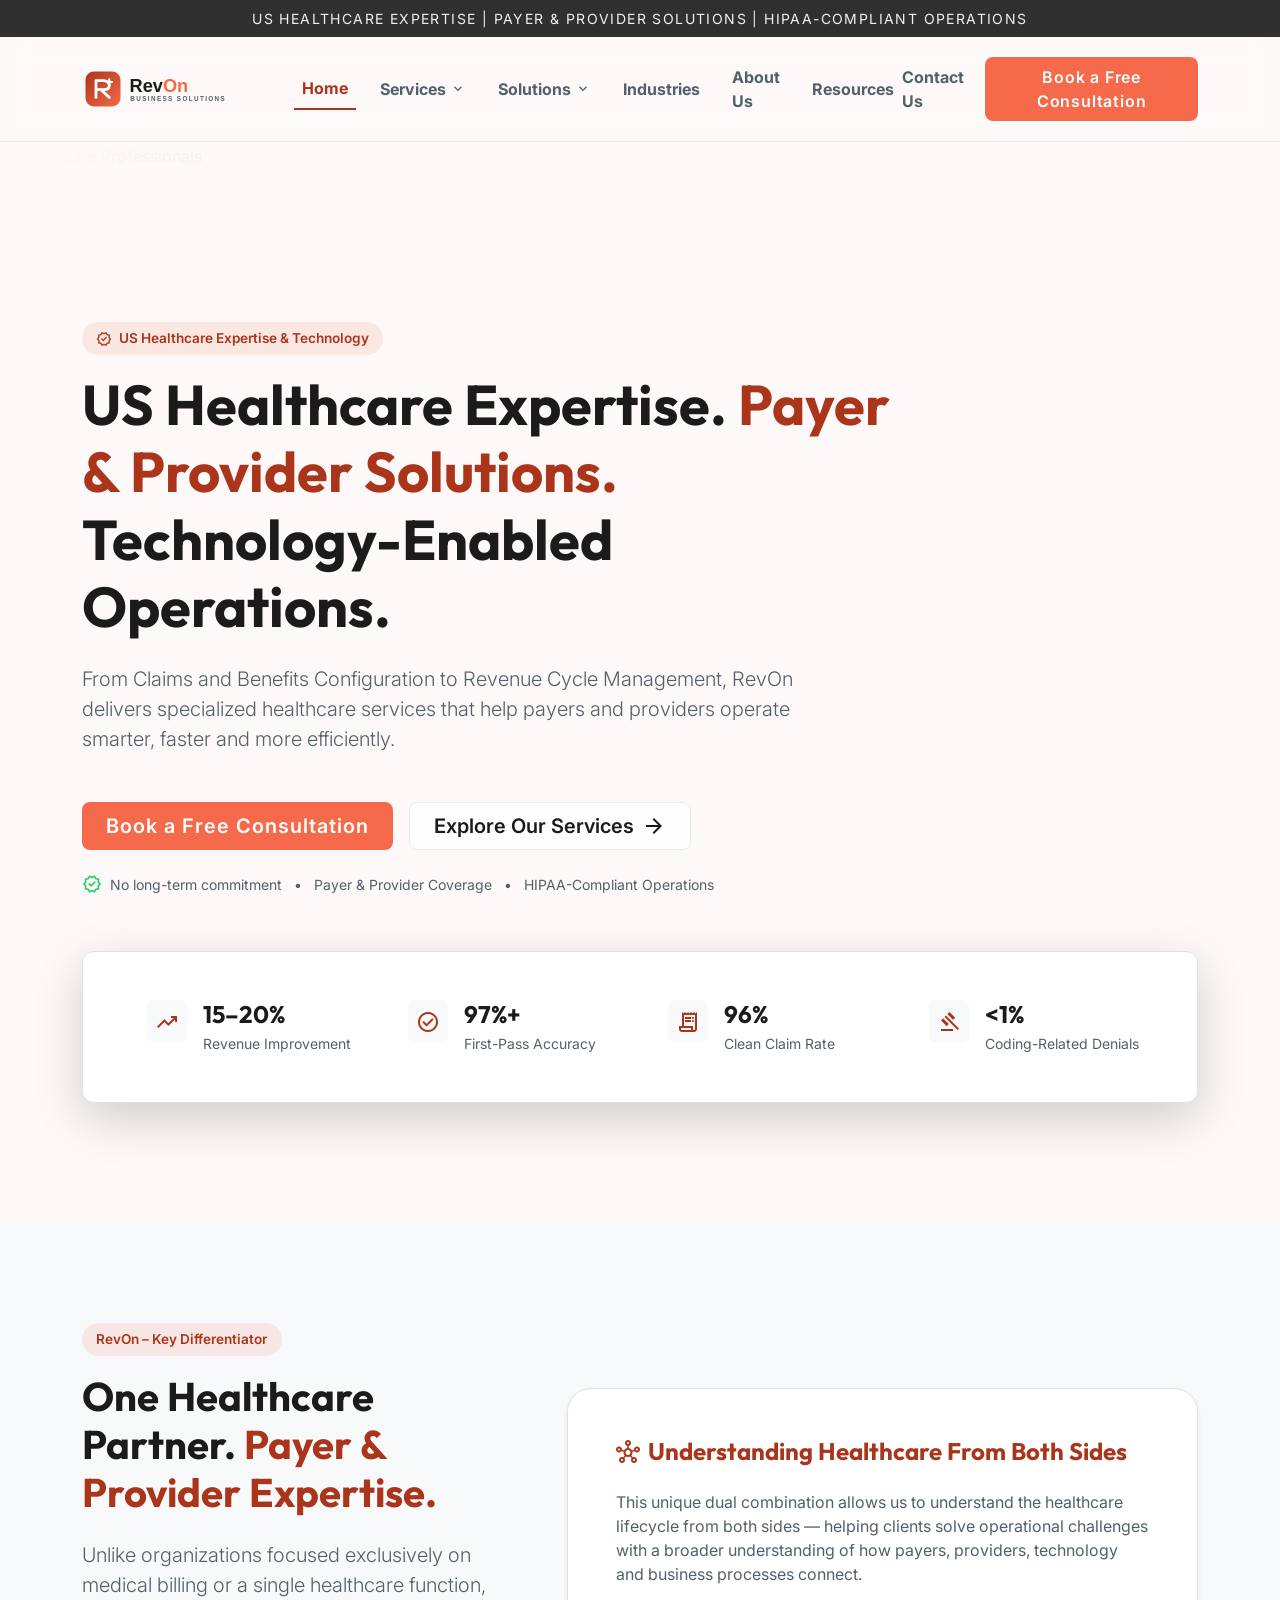
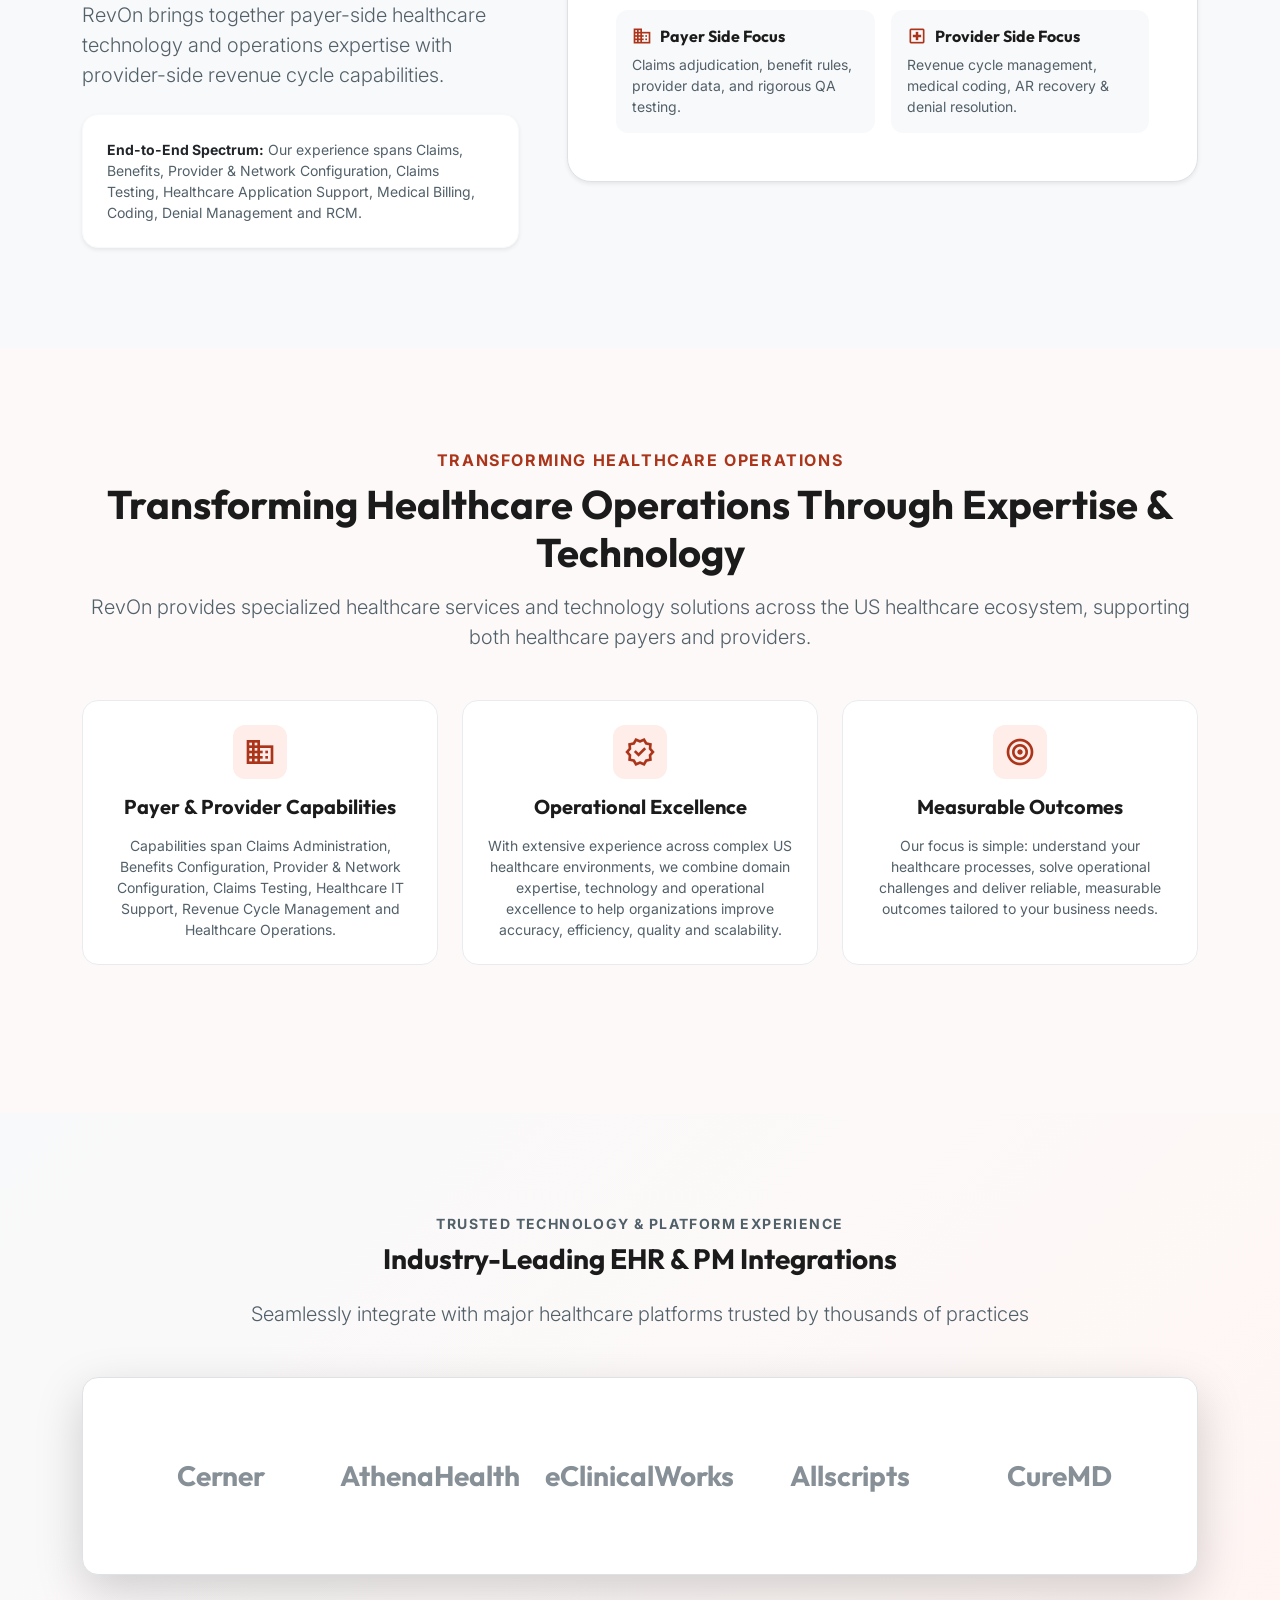
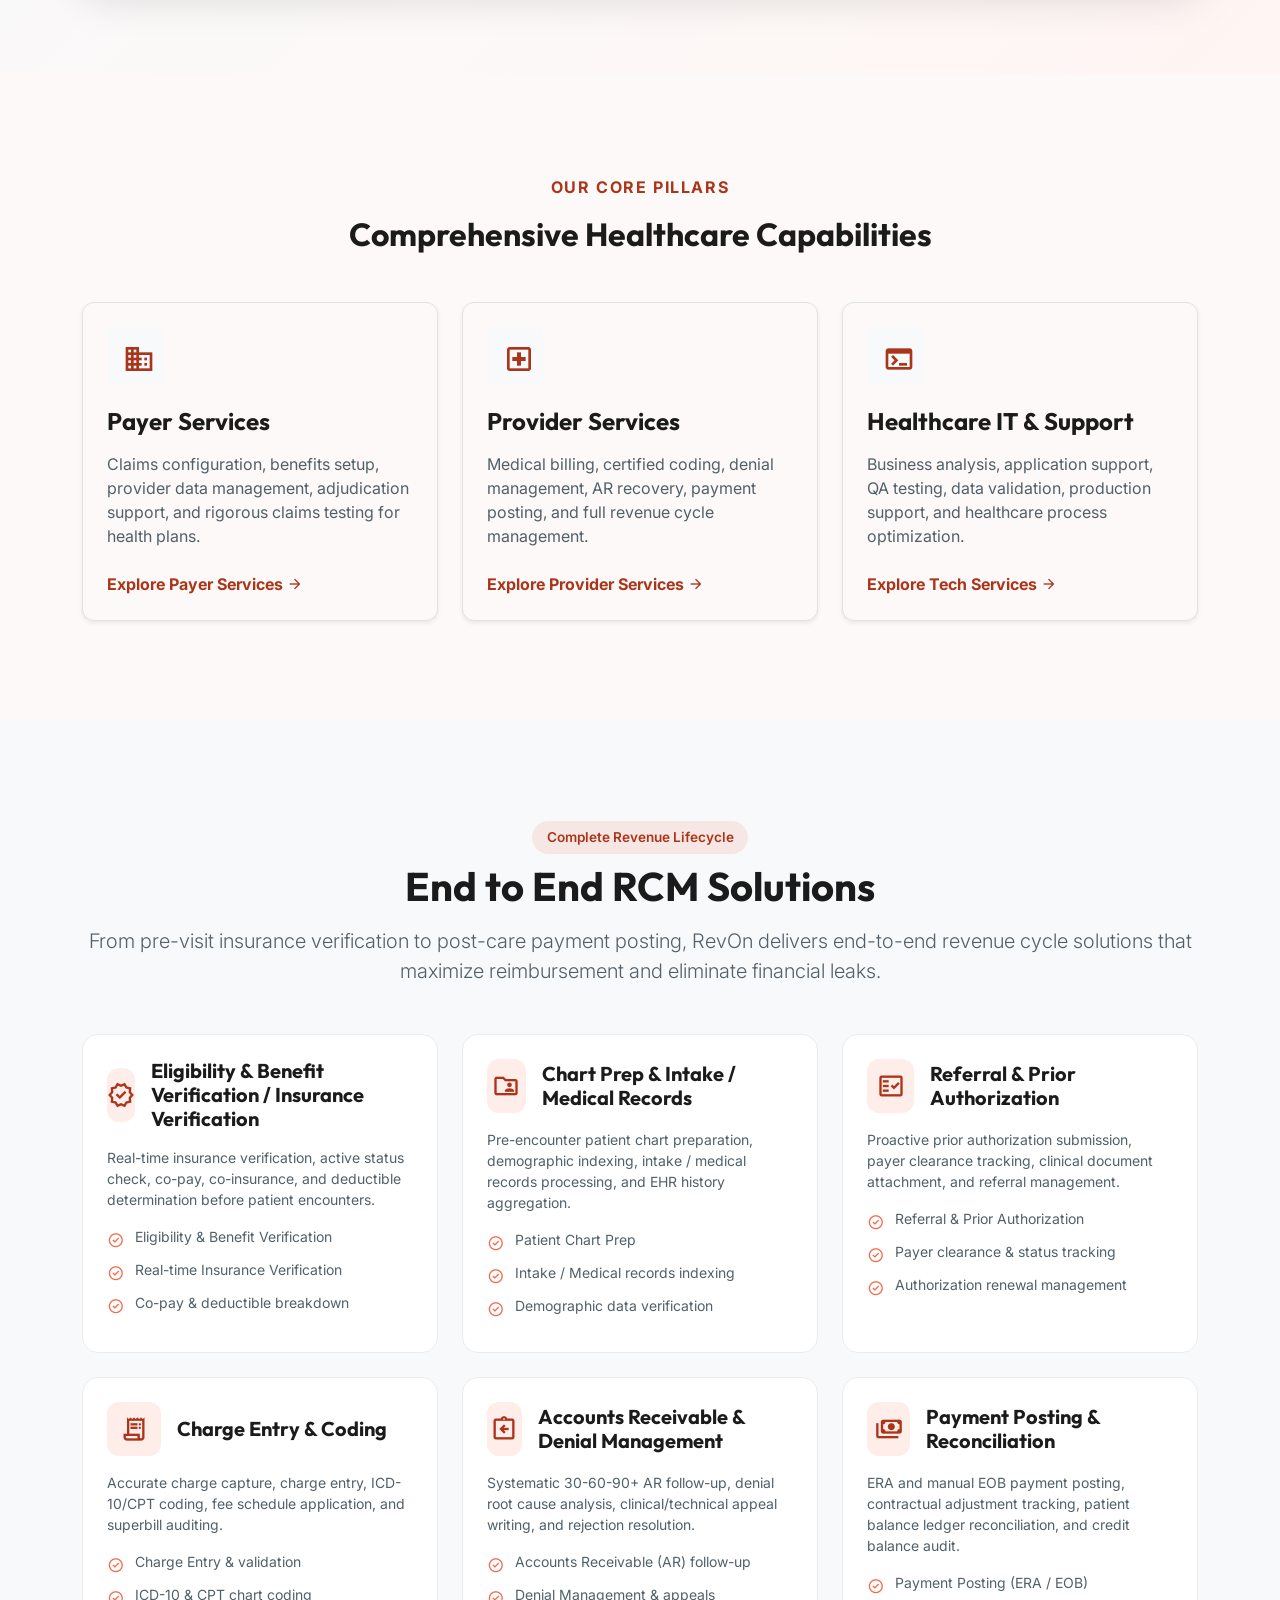
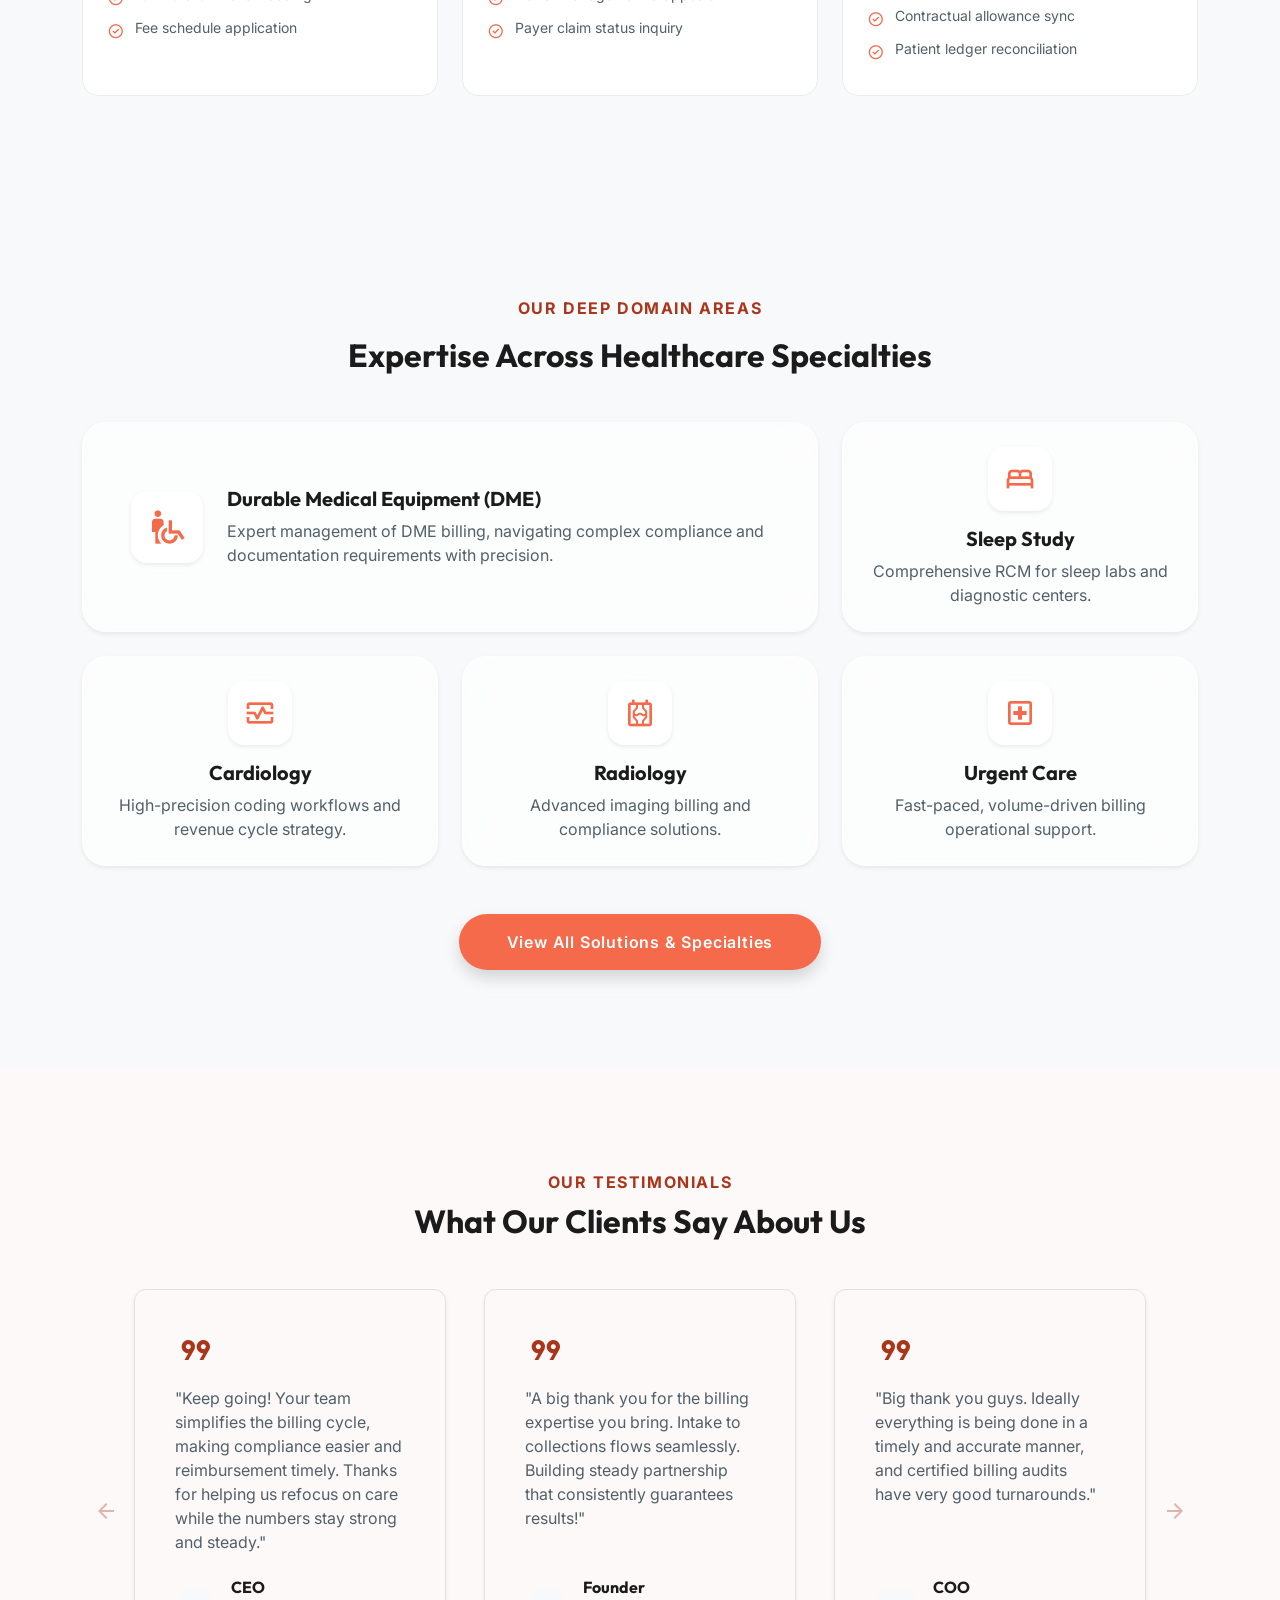
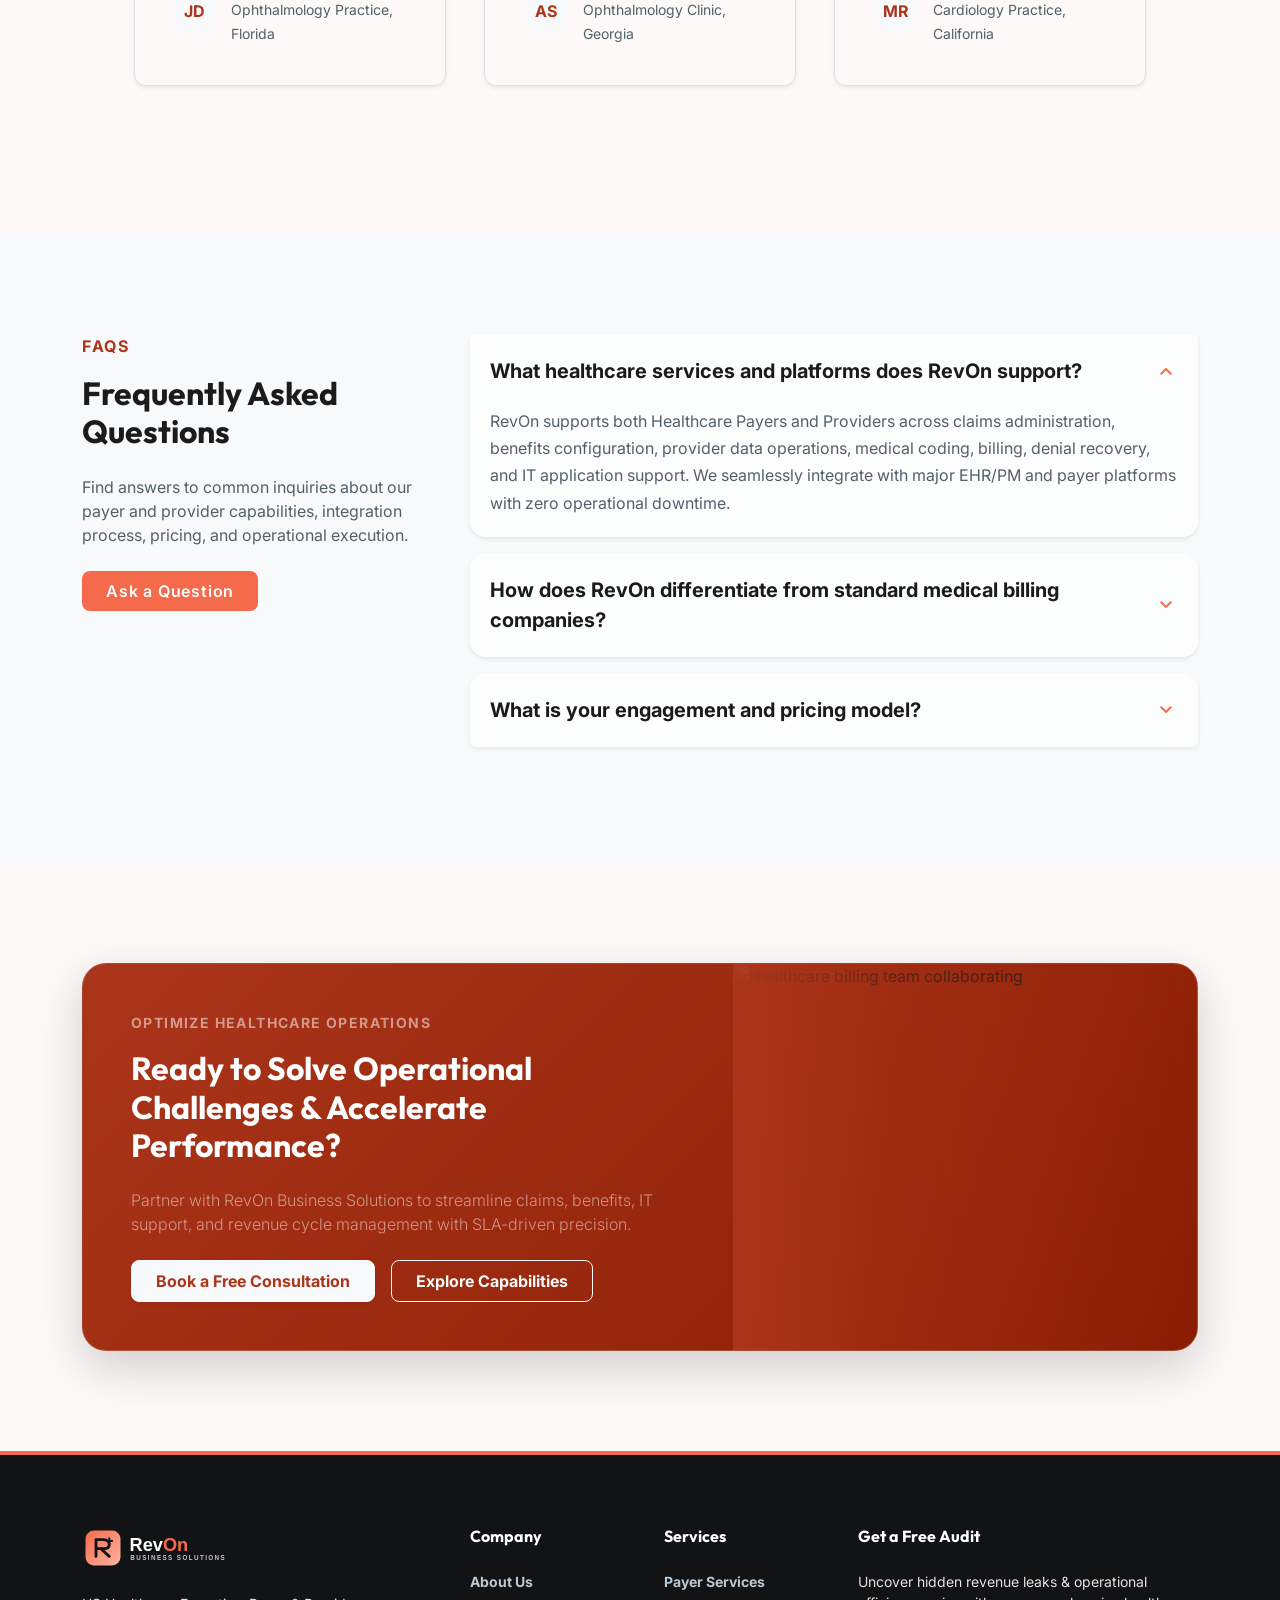
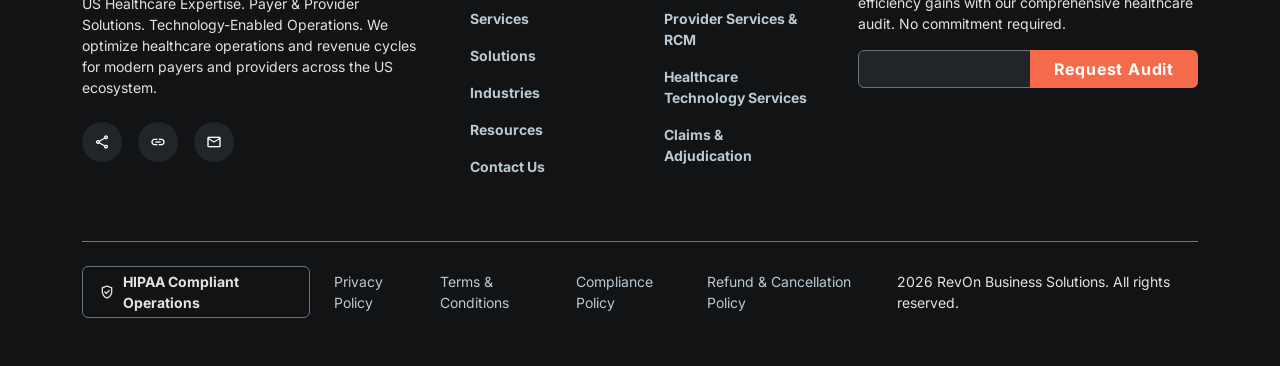
==== commit da3ab5b7: "New Changes" ====
--- a/index.html
+++ b/index.html
@@ -1,9 +1,9 @@
-<!DOCTYPE html>
+﻿<!DOCTYPE html>
 <html lang="en">
 <head>
 <meta charset="utf-8"/>
 <meta content="width=device-width, initial-scale=1.0" name="viewport"/>
-<title>MedGen Consultancy | US Healthcare Expertise &amp; Payer-Provider Solutions</title>
+<title>RevOn Business Solutions | US Healthcare Expertise &amp; Payer-Provider Solutions</title>
 <!-- Bootstrap 5 CSS -->
 <link crossorigin="anonymous" href="https://cdn.jsdelivr.net/npm/bootstrap@5.3.3/dist/css/bootstrap.min.css" rel="stylesheet"/>
 <!-- Google Fonts -->
@@ -25,10 +25,7 @@
 <!-- Offcanvas Mobile Menu -->
 <div aria-labelledby="mobileNavLabel" class="offcanvas offcanvas-end offcanvas-menu" id="mobileNavOffcanvas" tabindex="-1">
   <div class="offcanvas-header">
-    <a class="navbar-brand font-heading fw-bold d-flex align-items-center gap-2 mb-0" href="index.html">
-      <span class="material-symbols-outlined text-primary-theme fs-3">medical_services</span>
-      MedGen Consultancy
-    </a>
+    <a class="navbar-brand font-heading fw-bold d-flex align-items-center gap-2 mb-0" href="index.html"><img src="images/logo.svg" alt="RevOn Business Solutions Logo" height="38"/></a>
     <button aria-label="Close" class="btn-close" data-bs-dismiss="offcanvas" type="button"></button>
   </div>
   <div class="offcanvas-body">
@@ -80,10 +77,7 @@
 <header class="navbar navbar-expand-lg navbar-glass">
 <div class="container-xl">
 <!-- Logo -->
-<a class="navbar-brand font-heading fw-bold d-flex align-items-center gap-2" href="index.html">
-<span class="material-symbols-outlined text-primary-theme fs-3">medical_services</span>
-MedGen Consultancy
-</a>
+<a class="navbar-brand font-heading fw-bold d-flex align-items-center gap-2" href="index.html"><img src="images/logo.svg" alt="RevOn Business Solutions Logo" height="42"/></a>
 
 <!-- Mobile Toggle -->
 <button aria-controls="mobileNavOffcanvas" aria-label="Open menu" class="navbar-toggler border-0 d-lg-none" data-bs-target="#mobileNavOffcanvas" data-bs-toggle="offcanvas" type="button">
@@ -228,7 +222,7 @@
     US Healthcare Expertise. <span class="text-primary-theme">Payer &amp; Provider Solutions.</span> Technology-Enabled Operations.
 </h1>
 <p class="lead text-secondary-theme mb-5 col-lg-11" data-aos="fade-up" data-aos-delay="300">
-    From Claims and Benefits Configuration to Revenue Cycle Management, MedGen delivers specialized healthcare services that help payers and providers operate smarter, faster and more efficiently.
+    From Claims and Benefits Configuration to Revenue Cycle Management, RevOn delivers specialized healthcare services that help payers and providers operate smarter, faster and more efficiently.
 </p>
 <div class="d-flex flex-column flex-sm-row gap-3 mb-4" data-aos="fade-up" data-aos-delay="400">
 <a class="btn btn-primary-theme btn-lg px-4 rounded-3 d-inline-flex align-items-center justify-content-center" href="contact.html">
@@ -309,10 +303,10 @@
 <div class="container-xl">
 <div class="row align-items-center g-5">
 <div class="col-lg-5" data-aos="fade-right">
-<span class="badge-theme-light mb-3">MedGen – Key Differentiator</span>
+<span class="badge-theme-light mb-3">RevOn – Key Differentiator</span>
 <h2 class="display-6 font-heading mb-4">One Healthcare Partner. <span class="text-primary-theme">Payer &amp; Provider Expertise.</span></h2>
 <p class="lead text-secondary-theme mb-4">
-    Unlike organizations focused exclusively on medical billing or a single healthcare function, MedGen brings together payer-side healthcare technology and operations expertise with provider-side revenue cycle capabilities.
+    Unlike organizations focused exclusively on medical billing or a single healthcare function, RevOn brings together payer-side healthcare technology and operations expertise with provider-side revenue cycle capabilities.
 </p>
 <div class="p-4 bg-white rounded-2xl shadow-sm border border-light">
 <p class="small text-secondary-theme mb-0">
@@ -359,7 +353,7 @@
 <p class="text-primary-theme fw-bold text-uppercase tracking-widest mb-2">Transforming Healthcare Operations</p>
 <h2 class="display-6 font-heading mb-3">Transforming Healthcare Operations Through Expertise &amp; Technology</h2>
 <p class="lead text-secondary-theme">
-    MedGen provides specialized healthcare services and technology solutions across the US healthcare ecosystem, supporting both healthcare payers and providers.
+    RevOn provides specialized healthcare services and technology solutions across the US healthcare ecosystem, supporting both healthcare payers and providers.
 </p>
 </div>
 <div class="row g-4 mb-5">
@@ -463,6 +457,129 @@
 <a class="text-primary-theme fw-bold text-decoration-none mt-auto d-inline-flex align-items-center" href="services.html#tech-services">
     Explore Tech Services <span class="material-symbols-outlined fs-6 ms-1">arrow_forward</span>
 </a>
+</div>
+</div>
+</div>
+</div>
+</section>
+
+<!-- End to End RCM Solutions Section -->
+<section class="py-section bg-surface-muted position-relative">
+<div class="container-xl">
+<div class="text-center mb-5 max-w-75 mx-auto" data-aos="fade-up">
+<span class="badge-theme-light mb-2">Complete Revenue Lifecycle</span>
+<h2 class="display-6 font-heading mb-3">End to End RCM Solutions</h2>
+<p class="lead text-secondary-theme">
+    From pre-visit insurance verification to post-care payment posting, RevOn delivers end-to-end revenue cycle solutions that maximize reimbursement and eliminate financial leaks.
+</p>
+</div>
+
+<div class="row g-4">
+<!-- 1. Eligibility & Benefit Verification / Insurance Verification -->
+<div class="col-md-6 col-lg-4" data-aos="fade-up" data-aos-delay="100">
+<div class="service-card h-100 p-4">
+    <div class="d-flex align-items-center gap-3 mb-3">
+        <div class="icon-box-primary">
+            <span class="material-symbols-outlined fs-3">verified</span>
+        </div>
+        <h4 class="fs-5 mb-0 font-heading">Eligibility &amp; Benefit Verification / Insurance Verification</h4>
+    </div>
+    <p class="small text-secondary-theme mb-3">Real-time insurance verification, active status check, co-pay, co-insurance, and deductible determination before patient encounters.</p>
+    <ul class="feature-check-list small">
+        <li>Eligibility &amp; Benefit Verification</li>
+        <li>Real-time Insurance Verification</li>
+        <li>Co-pay &amp; deductible breakdown</li>
+    </ul>
+</div>
+</div>
+
+<!-- 2. Chart Prep & Intake / Medical Records -->
+<div class="col-md-6 col-lg-4" data-aos="fade-up" data-aos-delay="150">
+<div class="service-card h-100 p-4">
+    <div class="d-flex align-items-center gap-3 mb-3">
+        <div class="icon-box-primary">
+            <span class="material-symbols-outlined fs-3">folder_shared</span>
+        </div>
+        <h4 class="fs-5 mb-0 font-heading">Chart Prep &amp; Intake / Medical Records</h4>
+    </div>
+    <p class="small text-secondary-theme mb-3">Pre-encounter patient chart preparation, demographic indexing, intake / medical records processing, and EHR history aggregation.</p>
+    <ul class="feature-check-list small">
+        <li>Patient Chart Prep</li>
+        <li>Intake / Medical records indexing</li>
+        <li>Demographic data verification</li>
+    </ul>
+</div>
+</div>
+
+<!-- 3. Referral & Prior Authorization -->
+<div class="col-md-6 col-lg-4" data-aos="fade-up" data-aos-delay="200">
+<div class="service-card h-100 p-4">
+    <div class="d-flex align-items-center gap-3 mb-3">
+        <div class="icon-box-primary">
+            <span class="material-symbols-outlined fs-3">fact_check</span>
+        </div>
+        <h4 class="fs-5 mb-0 font-heading">Referral &amp; Prior Authorization</h4>
+    </div>
+    <p class="small text-secondary-theme mb-3">Proactive prior authorization submission, payer clearance tracking, clinical document attachment, and referral management.</p>
+    <ul class="feature-check-list small">
+        <li>Referral &amp; Prior Authorization</li>
+        <li>Payer clearance &amp; status tracking</li>
+        <li>Authorization renewal management</li>
+    </ul>
+</div>
+</div>
+
+<!-- 4. Charge Entry -->
+<div class="col-md-6 col-lg-4" data-aos="fade-up" data-aos-delay="250">
+<div class="service-card h-100 p-4">
+    <div class="d-flex align-items-center gap-3 mb-3">
+        <div class="icon-box-primary">
+            <span class="material-symbols-outlined fs-3">receipt_long</span>
+        </div>
+        <h4 class="fs-5 mb-0 font-heading">Charge Entry &amp; Coding</h4>
+    </div>
+    <p class="small text-secondary-theme mb-3">Accurate charge capture, charge entry, ICD-10/CPT coding, fee schedule application, and superbill auditing.</p>
+    <ul class="feature-check-list small">
+        <li>Charge Entry &amp; validation</li>
+        <li>ICD-10 &amp; CPT chart coding</li>
+        <li>Fee schedule application</li>
+    </ul>
+</div>
+</div>
+
+<!-- 5. Accounts Receivable & Denial Management -->
+<div class="col-md-6 col-lg-4" data-aos="fade-up" data-aos-delay="300">
+<div class="service-card h-100 p-4">
+    <div class="d-flex align-items-center gap-3 mb-3">
+        <div class="icon-box-primary">
+            <span class="material-symbols-outlined fs-3">assignment_return</span>
+        </div>
+        <h4 class="fs-5 mb-0 font-heading">Accounts Receivable &amp; Denial Management</h4>
+    </div>
+    <p class="small text-secondary-theme mb-3">Systematic 30-60-90+ AR follow-up, denial root cause analysis, clinical/technical appeal writing, and rejection resolution.</p>
+    <ul class="feature-check-list small">
+        <li>Accounts Receivable (AR) follow-up</li>
+        <li>Denial Management &amp; appeals</li>
+        <li>Payer claim status inquiry</li>
+    </ul>
+</div>
+</div>
+
+<!-- 6. Payment Posting -->
+<div class="col-md-6 col-lg-4" data-aos="fade-up" data-aos-delay="350">
+<div class="service-card h-100 p-4">
+    <div class="d-flex align-items-center gap-3 mb-3">
+        <div class="icon-box-primary">
+            <span class="material-symbols-outlined fs-3">payments</span>
+        </div>
+        <h4 class="fs-5 mb-0 font-heading">Payment Posting &amp; Reconciliation</h4>
+    </div>
+    <p class="small text-secondary-theme mb-3">ERA and manual EOB payment posting, contractual adjustment tracking, patient balance ledger reconciliation, and credit balance audit.</p>
+    <ul class="feature-check-list small">
+        <li>Payment Posting (ERA / EOB)</li>
+        <li>Contractual allowance sync</li>
+        <li>Patient ledger reconciliation</li>
+    </ul>
 </div>
 </div>
 </div>
@@ -616,20 +733,20 @@
 <div class="accordion" id="faqAccordion">
 <div class="accordion-item shadow-sm" data-aos="fade-left" data-aos-delay="200">
 <button class="faq-accordion-toggle" type="button" aria-expanded="true" data-target="faqOne">
-    <span>What healthcare services and platforms does MedGen support?</span>
+    <span>What healthcare services and platforms does RevOn support?</span>
     <span class="material-symbols-outlined">expand_more</span>
 </button>
 <div class="faq-accordion-content" id="faqOne">
-    MedGen supports both Healthcare Payers and Providers across claims administration, benefits configuration, provider data operations, medical coding, billing, denial recovery, and IT application support. We seamlessly integrate with major EHR/PM and payer platforms with zero operational downtime.
+    RevOn supports both Healthcare Payers and Providers across claims administration, benefits configuration, provider data operations, medical coding, billing, denial recovery, and IT application support. We seamlessly integrate with major EHR/PM and payer platforms with zero operational downtime.
 </div>
 </div>
 <div class="accordion-item shadow-sm" data-aos="fade-left" data-aos-delay="300">
 <button class="faq-accordion-toggle" type="button" aria-expanded="false" data-target="faqTwo">
-    <span>How does MedGen differentiate from standard medical billing companies?</span>
+    <span>How does RevOn differentiate from standard medical billing companies?</span>
     <span class="material-symbols-outlined">expand_more</span>
 </button>
 <div class="faq-accordion-content" id="faqTwo" hidden>
-    Unlike single-function billing vendors, MedGen brings together payer-side healthcare technology and configuration expertise with provider-side revenue cycle capabilities. This dual perspective gives us deeper insight into the complete healthcare lifecycle.
+    Unlike single-function billing vendors, RevOn brings together payer-side healthcare technology and configuration expertise with provider-side revenue cycle capabilities. This dual perspective gives us deeper insight into the complete healthcare lifecycle.
 </div>
 </div>
 <div class="accordion-item shadow-sm" data-aos="fade-left" data-aos-delay="400">
@@ -654,7 +771,7 @@
 <div class="col-lg-7 p-4 p-md-5 text-white position-relative z-index-2 d-flex flex-column justify-content-center" data-aos="fade-right" data-aos-delay="200">
 <p class="fw-bold text-uppercase tracking-widest mb-3 text-white-50 small">OPTIMIZE HEALTHCARE OPERATIONS</p>
 <h2 class="display-7 font-heading mb-4">Ready to Solve Operational Challenges &amp; Accelerate Performance?</h2>
-<p class="lead text-white-50 mb-4 fs-6">Partner with MedGen Consultancy to streamline claims, benefits, IT support, and revenue cycle management with SLA-driven precision.</p>
+<p class="lead text-white-50 mb-4 fs-6">Partner with RevOn Business Solutions to streamline claims, benefits, IT support, and revenue cycle management with SLA-driven precision.</p>
 <div class="d-flex gap-3 flex-wrap">
 <a class="btn btn-light text-primary-theme fw-bold px-4 py-2 rounded-3 shadow-sm" href="contact.html">Book a Free Consultation</a>
 <a class="btn btn-outline-light fw-bold px-4 py-2 rounded-3" href="services.html">Explore Capabilities</a>
@@ -674,10 +791,7 @@
 <div class="row g-5 mb-5">
 <!-- Brand Column -->
 <div class="col-lg-4 col-12">
-<a class="text-decoration-none text-white fs-3 font-heading fw-bold d-flex align-items-center gap-2 mb-4" href="index.html">
-<span class="material-symbols-outlined fs-2" style="color: var(--theme-primary-container);">medical_services</span>
-MedGen Consultancy
-</a>
+<a class="text-decoration-none text-white fs-3 font-heading fw-bold d-flex align-items-center gap-2 mb-4" href="index.html"><img src="images/logo-white.svg" alt="RevOn Business Solutions Logo" height="42"/></a>
 <p class="small mb-4">
 US Healthcare Expertise. Payer &amp; Provider Solutions. Technology-Enabled Operations. We optimize healthcare operations and revenue cycles for modern payers and providers across the US ecosystem.
 </p>
@@ -713,9 +827,9 @@
 </h5>
 <ul class="list-unstyled d-flex flex-column gap-3 small fw-bold">
 <li><a class="text-decoration-none" href="services.html#payer-services">Payer Services</a></li>
-<li><a class="text-decoration-none" href="services.html#provider-services">Provider Services</a></li>
-<li><a class="text-decoration-none" href="services.html#tech-services">Healthcare IT</a></li>
-<li><a class="text-decoration-none" href="solutions.html#rcm">RCM &amp; Billing</a></li>
+<li><a class="text-decoration-none" href="services.html#provider-services">Provider Services &amp; RCM</a></li>
+<li><a class="text-decoration-none" href="services.html#tech-services">Healthcare Technology Services</a></li>
+<li><a class="text-decoration-none" href="solutions.html#claims">Claims &amp; Adjudication</a></li>
 </ul>
 </div>
 <!-- Newsletter -->
@@ -737,18 +851,15 @@
 <div class="footer-compliance d-flex gap-4">
 <div class="d-flex align-items-center gap-2 border border-secondary rounded px-3 py-1 small">
 <span class="material-symbols-outlined fs-6">verified_user</span>
-<span class="fw-bold">HIPAA Compliant</span>
-</div>
-<div class="d-flex align-items-center gap-2 border border-secondary rounded px-3 py-1 small">
-<span class="material-symbols-outlined fs-6">shield_locked</span>
-<span class="fw-bold">SOC2 Certified</span>
+<span class="fw-bold">HIPAA Compliant Operations</span>
 </div>
 </div>
 <div class="footer-policy-links d-flex gap-4 small">
-<a class="text-decoration-none text-inherit" href="#">Privacy Policy</a>
-<a class="text-decoration-none text-inherit" href="#">Terms of Service</a>
-<a class="text-decoration-none text-inherit" href="#">Cookie Policy</a>
-<span>© 2026 MedGen Consultancy. All rights reserved.</span>
+<a class="text-decoration-none text-inherit" href="privacy-policy.html">Privacy Policy</a>
+<a class="text-decoration-none text-inherit" href="terms-conditions.html">Terms &amp; Conditions</a>
+<a class="text-decoration-none text-inherit" href="compliance-policy.html">Compliance Policy</a>
+<a class="text-decoration-none text-inherit" href="refund-cancellation-policy.html">Refund &amp; Cancellation Policy</a>
+<span>2026 RevOn Business Solutions. All rights reserved.</span>
 </div>
 </div>
 </div>
@@ -761,3 +872,5 @@
 <script src="js/script.js"></script>
 </body>
 </html>
+
+
